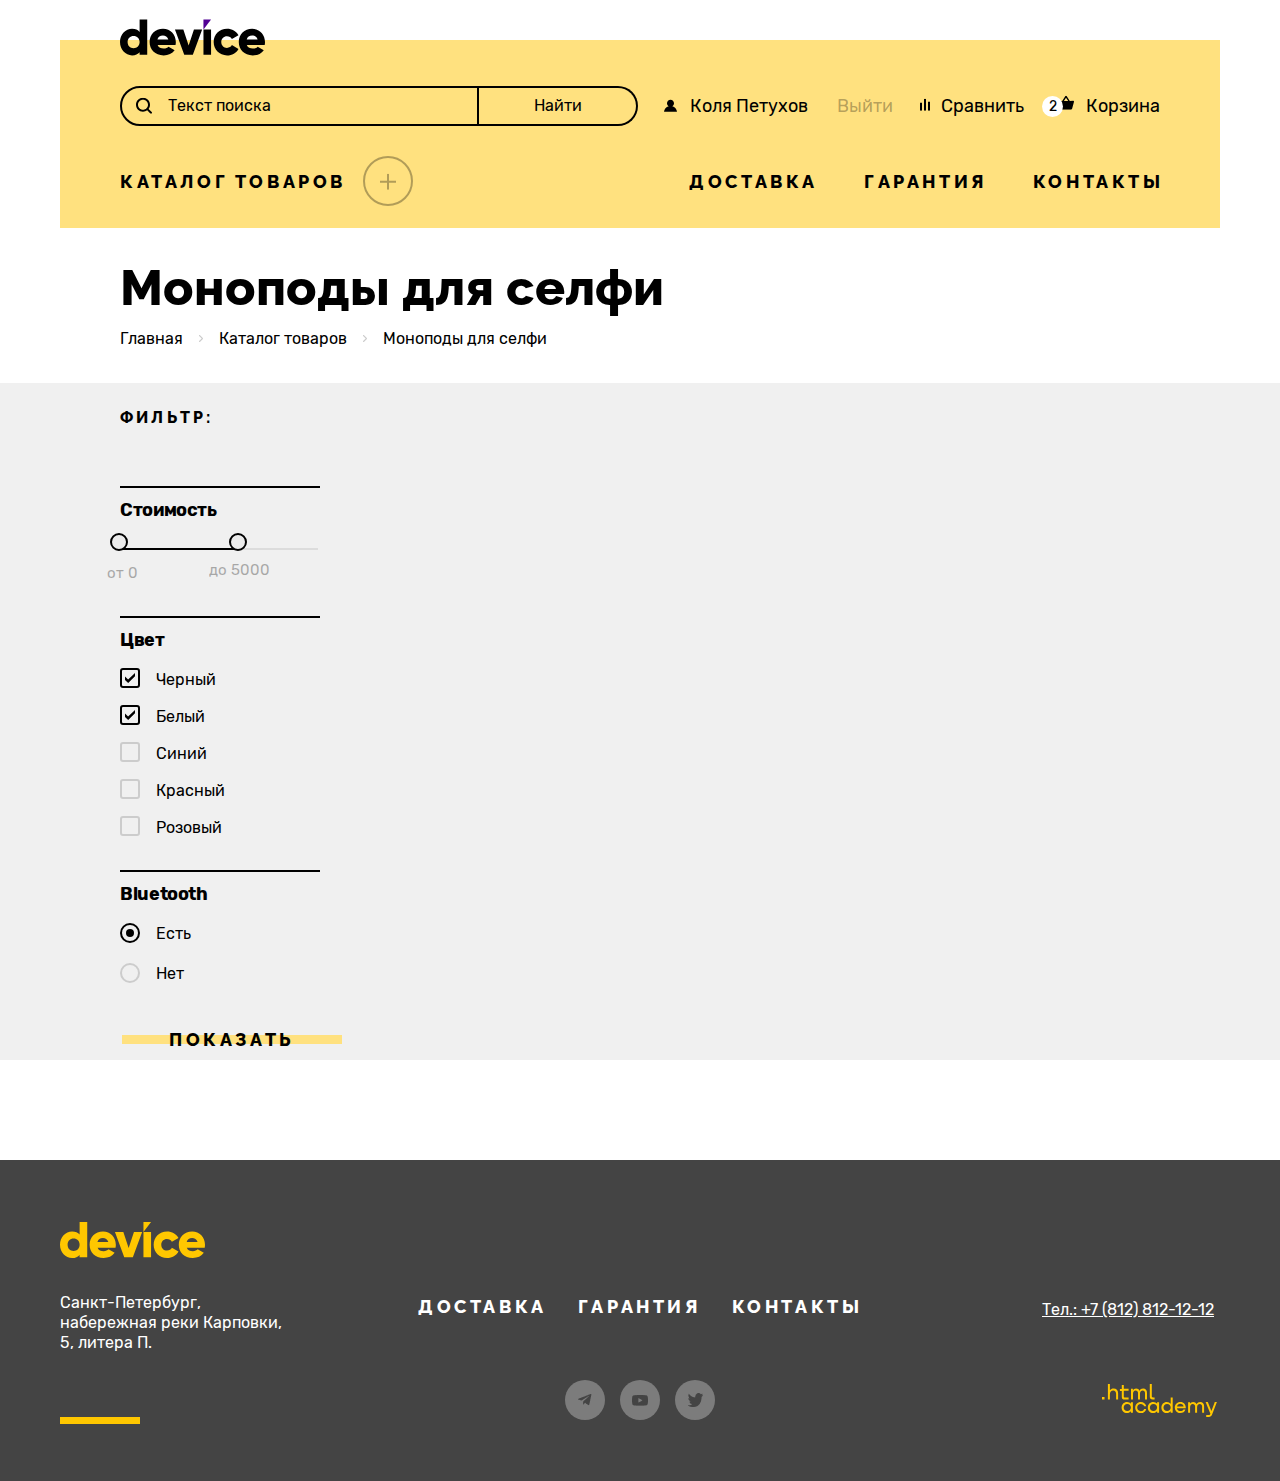
==== category.html @ 50716a16 "блок с фильтром" ====
<!DOCTYPE html>
<html lang="ru">
<head>
  <link rel="stylesheet" href="styles/styles.css">
  <meta charset="utf-8">
  <title>HTML Academy: Девайс - Моноподы</title>
</head>
<body>
<header class="main-header category">
  <nav class="navigation">
    <a class="header-logo-link" href="/">
      <img class="header-logo" src="images/logo-header.svg" alt="логотип." width="145" height="37">
    </a>
    <ul class="user-navigation">
      <li class="user-navigation-item">
        <form class="header-search-form" action="https://echo.htmlacademy.ru/" method="get">
          <label class="visually-hidden header-search-input-label" for="header-search-input">Поиск товара</label>
          <div class="header-input-wrapper">
            <input class="header-search-input" type="text" id="header-search-input" name="header-search" value="Текст поиска" placeholder="Поиск по сайту" required>
            <span class="search-icon"></span>
          </div>
          <div class="header-search-button-wrapper">
            <button class="header-search-button" type="submit">Найти</button>
          </div>
        </form>
      </li>
      <li class="user-navigation-item authorization" style="display: none">
        <a class="user-navigation-link authorization" href="#">Войти</a>
      </li>
      <li class="user-navigation-item login" >
        <a class="user-navigation-link login" href="#">Коля Петухов</a>
        <a class="logout" href="#">Выйти</a>
      </li>
      <li class="user-navigation-item compare">
        <a class="user-navigation-link compare" href="#">Сравнить</a>
      </li>
      <li class="user-navigation-item cart">
        <a class="user-navigation-link cart" href="#"><span class="cart-count">2</span>Корзина</a>
        <div class="tooltip" style="display: none">
          <ul class="goods-list">
            <li class="goods-item">
              <a href="#" class="goods-link">
                <img class="goods-image" src="images/selfie-stick-small.jpg" alt="Любительская селфи-палка." width="39"
                     height="44">
                <span class="goods-description">Любительская селфи-палка</span>
              </a>
              <button class="delete-good-button" type="button"></button>
            </li>
            <li class="goods-item">
              <a href="#" class="goods-link">
                <img class="goods-image" src="images/selfie-stick-proffesional.jpg" alt="Профессиональная селфи-палка." width="39" height="44">
                <span class="goods-description">Профессиональная селфи-палка</span>
              </a>
              <button class="delete-good-button" type="button"></button>
            </li>
          </ul>
          <div class="cart-information">
            <p class="goods-total">Товаров: <span class="goods-amount">2</span></p>
            <p class="goods-total-price">Сумма: <span class="goods-price">2000 ₽</span></p>
          </div>
          <button class="cart-button" type="button">Открыть корзину</button>
        </div>
      </li>
    </ul>
    <ul class="main-navigation">
      <li class="main-navigation-item catalog">
        <button class="main-navigation-link catalog" type="button">Каталог товаров <span class="catalog-toggler"></span></button>
        <ul class="sub-catalog-menu" style="display: none">
          <li>
            <ul class="sub-catalog-list first-column">
              <li class="sub-catalog-item">
                <a class="sub-catalog-link" href="#">Виртуальная реальность</a>
              </li>
              <li class="sub-catalog-item">
                <a class="sub-catalog-link" href="#">Моноподы для селфи</a>
              </li>
              <li class="sub-catalog-item">
                <a class="sub-catalog-link" href="#">Экшн-камеры</a>
              </li>
            </ul>
          </li>
          <li>
            <ul class="sub-catalog-list second-column">
              <li class="sub-catalog-item">
                <a class="sub-catalog-link" href="#">Фитнес-браслеты</a>
              </li>
              <li class="sub-catalog-item">
                <a class="sub-catalog-link" href="#">Умные часы</a>
              </li>
            </ul>
          </li>
          <li>
            <ul class="sub-catalog-list third-column">
              <li class="sub-catalog-item">
                <a class="sub-catalog-link" href="#">Квадрокоптеры</a>
              </li>
            </ul>
          </li>
        </ul>
      </li>
      <li class="main-navigation-item delivery">
        <a class="main-navigation-link" href="#">Доставка</a>
      </li>
      <li class="main-navigation-item garanty">
        <a class="main-navigation-link" href="#">Гарантия</a>
      </li>
      <li class="main-navigation-item contacts">
        <a class="main-navigation-link" href="#">Контакты</a>
      </li>
    </ul>
  </nav>
</header>
<main class="index-main main-container">
  <section class="category-catalog">
    <div class="category-header">
      <h1 class="category-title">Моноподы для селфи</h1>
      <ul class="breadcrumbs-list">
        <li class="breadcrumbs-item">
          <a class="breadcrumbs-link" href="/">Главная</a>
        </li>
        <li class="breadcrumbs-item">
          <a class="breadcrumbs-link" href="#">Каталог товаров</a>
        </li>
        <li class="breadcrumbs-item">
          <a class="breadcrumbs-link">Моноподы для селфи</a>
        </li>
      </ul>
    </div>
    <div class="category-items-wrapper">
      <div class="category-items">
        <div class="filter">
          <h2 class="filter-title">Фильтр:</h2>
          <form class="filter-form" action="https://echo.htmlacademy.ru" method="get" id="items-filter">
            <fieldset class="filter-fieldset cost">
              <legend class="filter-fieldset-title">Стоимость</legend>
              <div class="range">
                <div class="range-bar" style="left: 0; width: 119px">
                  <div class="range-button-min">
                    <button class="range-toggle" type="button">
                      <span class="visually-hidden">Изменить минимальную цену.</span>
                    </button>
                    <label class="minprice-label" for="minprice">от 0</label>
                    <input class="filter-price-input visually-hidden" id="minprice" type="number" min="0" max="5000" value="0" name="min-price">
                  </div>
                  <div class="range-button-max">
                    <button class="range-toggle" type="button">
                      <span class="visually-hidden">Изменить максимальную цену.</span>
                    </button>
                    <label class="maxprice-label" for="maxprice">до 5000</label>
                    <input class="filter-price-input filter-price-input-max visually-hidden" id="maxprice" type="number" min="0" max="5000" value="4500" name="max-price">
                  </div>
                </div>
              </div>
            </fieldset>
            <fieldset class="filter-fieldset color">
                <legend class="filter-fieldset-title">Цвет</legend>
                <ul class="filter-fieldset-list color">
                  <li class="filter-fieldset-item">
                    <label class="control">
                      <input class="visually-hidden control-input" type="checkbox" name="color" value="black" checked>
                      <span class="control-checkbox"></span>
                      <span class="control-label">Черный</span>
                    </label>
                  </li>
                  <li class="filter-fieldset-item">
                    <label class="control">
                      <input class="visually-hidden control-input" type="checkbox" name="color" value="white" checked>
                      <span class="control-checkbox"></span>
                      <span class="control-label">Белый</span>
                    </label>
                  </li>
                  <li class="filter-fieldset-item">
                    <label class="control">
                      <input class="visually-hidden control-input" type="checkbox" name="color" value="blue">
                      <span class="control-checkbox"></span>
                      <span class="control-label">Синий</span>
                    </label>
                  </li>
                  <li class="filter-fieldset-item">
                    <label class="control">
                      <input class="visually-hidden control-input" type="checkbox" name="color" value="red">
                      <span class="control-checkbox"></span>
                      <span class="control-label">Красный</span>
                    </label>
                  </li>
                  <li class="filter-fieldset-item">
                    <label class="control">
                      <input class="visually-hidden control-input" type="checkbox" name="color" value="pink">
                      <span class="control-checkbox"></span>
                      <span class="control-label">Розовый</span>
                    </label>
                  </li>
                </ul>
              </fieldset>
            <fieldset class="filter-fieldset bluetooth">
                <legend class="filter-fieldset-title">Bluetooth</legend>
                <ul class="filter-fieldset-list bluetooth">
                  <li class="filter-fieldset-item">
                    <label class="control">
                      <input class="visually-hidden control-input" type="radio" name="hotel-type" value="yes" checked>
                      <span class="control-radio"></span>
                      <span class="control-label">Есть</span>
                    </label>
                  </li>
                  <li class="filter-fieldset-item">
                    <label class="control">
                      <input class="visually-hidden control-input" type="radio" name="hotel-type" value="no">
                      <span class="control-radio"></span>
                      <span class="control-label">Нет</span>
                    </label>
                  </li>
                </ul>
              </fieldset>
            <button class="filter-button-submit" type="submit">Показать</button>
          </form>
        </div>
        <div class="filter-results">

        </div>
      </div>
    </div>
  </section>
</main>
<footer class="index-footer">
  <div class="footer-wrapper">
    <div class="footer-first-column">
      <a class="footer-logo-link" href="#">
        <img class="footer-logo" src="images/footer-logo.svg" alt="Логотип Device." width="145" height="36">
      </a>
      <address class="footer-address">Санкт-Петербург, набережная реки Карповки, 5, литера П.</address>
    </div>
    <div class="footer-second-column">
      <ul class="footer-menu-list">
        <li class="footer-menu-item">
          <a class="footer-menu-link" href="#">Доставка</a>
        </li>
        <li class="footer-menu-item">
          <a class="footer-menu-link" href="#">Гарантия</a>
        </li>
        <li class="footer-menu-item">
          <a class="footer-menu-link" href="#">Контакты</a>
        </li>
      </ul>
      <ul class="footer-social-list">
        <li class="footer-social-item">
          <a href="#" class="footer-social-link">
            <img class="footer-social-image" src="images/telegram.png" alt="телеграм." width="40" height="40">
            <span class="visually-hidden">Telegram</span>
          </a>
        </li>
        <li class="footer-social-item">
          <a href="#" class="footer-social-link">
            <img class="footer-social-image" src="images/youtube.png" alt="ютуб." width="40" height="40">
            <span class="visually-hidden">Youtube</span>
          </a>
        </li>
        <li class="footer-social-item">
          <a href="#" class="footer-social-link">
            <img class="footer-social-image" src="images/twitter.png" alt="твитер." width="40" height="40">
            <span class="visually-hidden">Twitter</span>
          </a>
        </li>
      </ul>
    </div>
    <div class="footer-third-column">
      <a class="footer-telephone" href="tel:+78128121212">Тел.: +7 (812) 812-12-12</a>
      <a class="academy-logo" href="https://htmlacademy.ru/">
        <svg class="academy-logo" aria-hidden="true" width="115" height="33" viewBox="0 0 115 33" xmlns="http://www.w3.org/2000/svg">
          <path d="M0 12.9v2.6h2.5v-2.6H0ZM11.6 4.5c-1.6 0-2.8.7-3.6 1.7h-.1V0h-2v15.5h2v-5.3c0-2.1 1.3-3.6 3.3-3.6 1.8 0 2.9 1.4 2.9 3.2v5.7h2V9.4c.1-3-1.8-4.9-4.5-4.9ZM26.6 4.8h-4.8V1.1h-2v3.8h-1.9v2h1.9v6c0 1.7 1 2.7 2.7 2.7h4.1v-2h-3.7c-.7 0-1.1-.4-1.1-1.1V6.8h4.8v-2ZM41.1 4.6c-1.6 0-2.9.8-3.5 2.1h-.1c-.6-1.2-1.8-2.1-3.4-2.1-1.4 0-2.5.8-3.1 1.8h-.1V4.8H29v10.6h2V10c0-2 1-3.5 2.6-3.5 1.5 0 2.4 1 2.4 2.6v6.3h2V9.8c0-2.4 1.4-3.3 2.6-3.3 1.5 0 2.4 1 2.4 2.6v6.3h2V8.9c.1-2.5-1.4-4.3-3.9-4.3ZM47.8 12.7c0 1.7 1 2.7 2.8 2.7h2v-2h-1.7c-.7 0-1.1-.4-1.1-1.1V0h-2v12.7ZM28.9 19.7c-.9-1.1-2.2-1.8-3.9-1.8-3.1 0-5.4 2.3-5.4 5.6s2.3 5.6 5.4 5.6c1.8 0 3-.8 3.8-1.9h.1v1.6h2V18.2h-2v1.5Zm-3.6 7.4c-2.2 0-3.6-1.6-3.6-3.6s1.4-3.6 3.6-3.6 3.6 1.6 3.6 3.6c0 1.9-1.4 3.6-3.6 3.6ZM44.2 22c-.5-2.4-2.6-4.1-5.4-4.1-3.4 0-5.6 2.5-5.6 5.6 0 3.1 2.2 5.6 5.6 5.6 2.8 0 4.9-1.8 5.4-4.2h-2.1c-.4 1.3-1.7 2.3-3.3 2.3-2.2 0-3.6-1.6-3.6-3.6s1.4-3.6 3.6-3.6c1.6 0 2.8 1 3.3 2.2h2.1V22ZM55.1 19.7c-.9-1.1-2.2-1.8-3.9-1.8-3.1 0-5.4 2.3-5.4 5.6s2.3 5.6 5.4 5.6c1.8 0 3-.8 3.8-1.9h.1v1.6h2V18.2h-2v1.5Zm-3.6 7.4c-2.2 0-3.6-1.6-3.6-3.6s1.4-3.6 3.6-3.6 3.6 1.6 3.6 3.6c0 1.9-1.5 3.6-3.6 3.6ZM68.7 19.8c-.9-1.1-2.2-1.9-3.9-1.9-3.1 0-5.4 2.3-5.4 5.6s2.2 5.6 5.4 5.6c1.7 0 3-.8 3.8-1.8h.1v1.5h2V13.4h-2v6.4Zm-3.6 7.3c-2.2 0-3.6-1.6-3.6-3.6s1.4-3.6 3.6-3.6 3.6 1.6 3.6 3.6c-.1 2-1.5 3.6-3.6 3.6ZM78.3 17.9c-3.3 0-5.5 2.5-5.5 5.6 0 3 2.1 5.6 5.5 5.6 2.5 0 4.5-1.3 5.2-3.6h-2.1c-.5 1-1.6 1.6-3 1.6-1.9 0-3.3-1.3-3.4-2.9h8.8c.2-3.6-2-6.3-5.5-6.3Zm0 1.9c1.7 0 3 1 3.3 2.6h-6.5c.3-1.5 1.5-2.6 3.2-2.6ZM98.2 17.9c-1.6 0-2.9.8-3.6 2h-.1c-.6-1.2-1.8-2-3.4-2-1.4 0-2.5.7-3.1 1.8v-1.5h-1.9v10.6h2v-5.4c0-2 1-3.4 2.6-3.5 1.5 0 2.4 1 2.4 2.6v6.3h2v-5.6c0-2.4 1.4-3.3 2.6-3.3 1.5 0 2.4 1 2.4 2.6v6.3h2v-6.5c.1-2.6-1.4-4.4-3.9-4.4ZM109.4 27l-3.6-8.9h-2.2l4.8 11.6c-.3.9-.7 1.2-1.7 1.2h-2.5v2h2.5c1.8 0 2.8-.8 3.5-2.6l4.7-12.2h-2.1l-3.4 8.9Z"/>
        </svg>
        <span class="visually-hidden">html Академия</span>
      </a>
    </div>
  </div>
</footer>
</body>
</html>
---- styles/styles.css ----
@font-face {
    font-family: "Raleway";
    src: url("../fonts/raleway/raleway-800.woff2") format("woff2");
    font-weight: 800;
    font-style: normal;
    font-display: swap;
}

@font-face {
    font-family: "Rubik";
    src: url("../fonts/rubik/rubik-400.woff2") format("woff2");
    font-weight: 400;
    font-style: normal;
    font-display: swap;
}

@font-face {
    font-family: "Rubik";
    src: url("../fonts/rubik/rubik-700.woff2") format("woff2");
    font-weight: 700;
    font-style: normal;
    font-display: swap;
}

html {
    height: 100%;
}

body {
    margin: 0;
    display: flex;
    flex-direction: column;
    min-height: 100%;
    font-family: "Rubik", sans-serif;
    font-weight: 400;
    font-style: normal;
    font-size: 18px;
    line-height: 30px;
    color: #444444;
}

.main-container {
    flex-grow: 1;
}

.visually-hidden {
    position: absolute;
    width: 1px;
    height: 1px;
    margin: -1px;
    border: 0;
    padding: 0;
    white-space: nowrap;
    clip-path: inset(100%);
    clip: rect(0 0 0 0);
    overflow: hidden;
}

.main-header {
    margin: 40px auto 0 auto;
    width: 1160px;
    min-height: 300px;
    background-color: #ffe17f;
}

.navigation {
    position: relative;
    z-index: 3;
}

.navigation {
    transform: translateY(-21px);
    padding: 0 60px 0 60px;
}

.header-logo {
    margin-bottom: 30px;
}

.header-logo:focus-visible {
    opacity: 1;
    outline: 2px solid #7b61ff;
    outline-offset: 2px;
}

.header-logo:hover {
    opacity: 0.6;
}

.header-logo:active {
    opacity: 0.3;
}

.header-logo-link {
    display: block;
    width: 145px;
    height: 37px;
    margin-bottom: 30px;
}

.header-logo-link:focus-visible {
    opacity: 1;
    outline: 2px solid #7b61ff;
    outline-offset: 2px;
}

.user-navigation {
    display: flex;
    flex-wrap: wrap;
    align-items: center;
    margin: 0 0 30px 0;
    padding: 0;
    list-style-type: none;
}

.user-navigation-link {
    color: #000000;
    text-decoration: none;
}

.header-search-form {
    position: relative;
    display: flex;
    margin-right: 26px;
}

.header-search-input {
    width: 359px;
    box-sizing: border-box;
    border: 2px solid #000000;
    border-radius: 50px 0 0 50px;
    background-color: rgba(0, 0, 0, 0);
    padding: 8px 46px;
    color: #000000;
    font-family: inherit;
    font-size: 16px;
    line-height: 20px;
    background-color: #ffe17f;
}

.header-search-input:-webkit-autofill {
    transition: background-color 5000s ease-in-out 0s;
}

.header-search-input::placeholder {
    color: #000000;
    opacity: 0.3;
    font-family: inherit;
    font-size: 16px;
    line-height: 20px;
}

.header-search-input:focus-visible,
.header-search-input:focus {
    outline: none;
    box-shadow: none;
}

.header-search-input:disabled {
    opacity: 0.3;
}

.header-search-input:disabled ~ .search-icon {
    opacity: 0.3;
}

.header-search-button {
    width: 159px;
    margin: 0;
    cursor: pointer;
    background-color: rgba(0, 0, 0, 0);
    border: 2px solid #000000;
    border-left: none;
    border-radius: 0 50px 50px 0;
    color: #000000;
    font-family: inherit;
    font-weight: 400;
    font-size: 16px;
    line-height: 20px;
    padding-top: 8px;
    padding-bottom: 8px;
}

.header-input-wrapper:focus-within {
    outline: 2px solid #7b61ff;
    outline-offset: 2px;
}

.header-search-button-wrapper:focus-within {
    outline: 2px solid #7b61ff;
    outline-offset: 2px;
}

.header-search-button:focus-visible,
.header-search-button:focus {
    outline: none;
    box-shadow: none;
}

.header-search-button:hover {
    background-color: #000000;
    color: #ffffff;
}

.header-search-button:active {
    background-color: #000000;
    color: rgba(255, 255, 255, 0.3);
    outline: none;
}

.header-search-button:disabled {
    opacity: 0.3;
}

.user-navigation-item.authorization,
.user-navigation-item.login {
    flex-grow: 1;
}

.user-navigation-link.login:hover,
.user-navigation-link.authorization:hover,
.user-navigation-link.compare:hover,
.user-navigation-link.cart:hover {
    opacity: 0.6;
}

.user-navigation-link.login:active,
.user-navigation-link.authorization:active,
.user-navigation-link.compare:active,
.user-navigation-link.cart:active {
    opacity: 0.3;
}

.user-navigation-link.authorization,
.user-navigation-link.login {
    padding: 5px 0 5px 26px;
}

.user-navigation-link.compare {
    padding: 5px 0 5px 26px;
}

.user-navigation-link.cart {
    padding: 5px 0 5px 44px;
}

.user-navigation-link.cart::before {
    position: absolute;
    left: 16px;
    bottom: 12px;
    content: "";
    width: 16px;
    height: 15px;
    background-image: url("../images/icons/cart.svg");
    background-repeat: no-repeat;
}

.search-icon {
    position: absolute;
    content: "";
    width: 16px;
    height: 17px;
    background-image: url("../images/icons/search.svg");
    background-repeat: no-repeat;
    left: 16px;
    bottom: 12px;
}

.header-search-input:disabled ~ .search-icon {
    opacity: 0.3;
}

.cart-count {
    display: flex;
    width: 21px;
    height: 21px;
    position: absolute;
    background-color: #ffffff;
    border: none;
    border-radius: 50%;
    font-family: inherit;
    font-size: 14px;
    line-height: 17px;
    justify-content: center;
    align-items: center;
    left: 0px;
    bottom: 5px;
}

.cart {
    position: relative;
    margin-left: 9px;
}

.main-navigation {
    margin: 0;
    display: flex;
    flex-wrap: wrap;
    padding: 0;
    align-items: center;
    list-style-type: none;
}

.main-navigation-item:last-child {
    margin-right: -0.2em;
}

.main-navigation-item:not(:first-child) {
    margin-left: 46px;
}

.main-navigation-link {
    display: inline-block;
    padding-top: 5px;
    padding-bottom: 5px;
    color: #000000;
    text-decoration: none;
    font-family: "Raleway", sans-serif;
    font-style: normal;
    font-weight: 800;
    line-height: 21px;
    letter-spacing: 0.2em;
    text-transform: uppercase;
}

.main-navigation-link.active {
    border-bottom: 2px solid #000000;
}


.main-navigation-item:not(:first-child):hover {
    opacity: 0.6;
}

.main-navigation-item:not(:first-child):active {
    opacity: 0.3;
}

.main-navigation-link:focus-visible {
    outline: 2px solid #7b61ff;
    outline-offset: 2px;
}

.catalog {
    position: relative;
    padding-right: 66px;
    flex-grow: 1;
}

.main-navigation-link.catalog {
    padding-left: 0;
    background-color: rgba(0, 0, 0, 0);
    border: none;
    color: #000000;
    text-decoration: none;
    font-family: "Raleway", sans-serif;
    font-style: normal;
    font-weight: 800;
    font-size: 18px;
    line-height: 21px;
    letter-spacing: 0.2em;
    text-transform: uppercase;
}

.sub-catalog-menu {
    position: absolute;
    z-index: 5;
    width: 1040px;
    left: -60px;
    top: 60px;
    display: grid;
    gap: 30px;
    grid-template-columns: 222px 182px 222px;
    padding: 4px 60px 38px 60px;
    background-color: #ffe17f;
    list-style-type: none;
}

.sub-catalog-item {
    display: block;
    line-height: 0;
    margin-bottom: 18px;
}

.sub-catalog-link {
    color: #000000;
    font-size: 16px;
    line-height: 18px;
    text-decoration: none;
}

.header-input-wrapper {
    position: relative;
}

.sub-catalog-list {
    padding: 0;
}

.logout {
    padding-top: 5px;
    padding-bottom: 5px;
    margin-left: 25px;
    color: rgba(0, 0, 0, 0.3);
    text-decoration: none;
}

.user-navigation-link:focus-visible {
    outline: 2px solid #7b61ff;
    outline-offset: 2px;
}

.logout:focus-visible {
    outline: 2px solid #7b61ff;
    outline-offset: 2px;
}

.user-navigation-item.login,
.user-navigation-item.authorization,
.user-navigation-item.compare,
.user-navigation-item.cart {
    position: relative;
}

.user-navigation-link.authorization::before,
.user-navigation-link.login::before {
    position: absolute;
    left: 0;
    bottom: 9px;
    content: "";
    width: 13px;
    height: 13px;
    background-image: url("../images/icons/authorization.svg");
    background-repeat: no-repeat;
}

.user-navigation-link.compare::before {
    position: absolute;
    left: 5px;
    bottom: 10px;
    content: "";
    width: 10px;
    height: 13px;
    background-image: url("../images/icons/compare.svg");
    background-repeat: no-repeat;
}

.catalog-toggler {
    position: absolute;
    top: 0;
    left: 243px;
    z-index: 1;
    box-sizing: border-box;
    width: 50px;
    height: 50px;
    border-radius: 50%;
    border: 2px solid #000000;
    opacity: 0.3;
    background-image: url("../images/icons/plus.svg");
    background-repeat: no-repeat;
    background-position: center;
}

.catalog-toggler-active {
    position: absolute;
    top: 0;
    left: 243px;
    z-index: 1;
    box-sizing: border-box;
    width: 50px;
    height: 50px;
    border-radius: 50%;
    border: 2px solid #000000;
    opacity: 0.3;
    background-image: url("../images/icons/dash.svg");
    background-repeat: no-repeat;
    background-position: center;
}

.main-navigation-link.catalog {
    padding-top: 15px;
    padding-bottom: 15px;
}

.main-navigation-link.catalog:hover .catalog-toggler,
.main-navigation-link.catalog:hover .catalog-toggler-active {
    opacity: 1;
}

.sub-catalog-link.active {
    border-bottom: 1px solid #000000;
}

.sub-catalog-link:focus-visible {
    outline: 2px solid #7b61ff;
    outline-offset: 2px;
}

.sub-catalog-link:hover {
    opacity: 0.6;
}

.sub-catalog-link:active {
    opacity: 0.3;
}

.tooltip {
    position: absolute;
    z-index: 6;
    content: "";
    width: 320px;
    left: -116px;
    top: 35px;
    background-color: #000000;
}

.tooltip::before {
    position: absolute;
    top: -6px;
    left: calc(50% - 7px);
    width: 14px;
    height: 7px;
    content: "";
    background-image: url("../images/icons/tooltip-arrow.svg");
    background-repeat: no-repeat;
    background-position: center;
}

.goods-list {
    padding: 0;
    list-style-type: none;
    padding-right: 20px;
    padding-left: 20px;
}

.goods-item {
    display: flex;
    justify-content: space-between;
    padding: 20px 0 20px 0;
}

.goods-link {
    display: grid;
    grid-template-columns: 39px 170px;
    gap: 23px;
    text-decoration: none;
    font-family: 'Rubik', sans-serif;
    font-style: normal;
    font-weight: 400;
    font-size: 16px;
    line-height: 20px;
    color: #ffffff;
}

.goods-link:focus-visible {
    outline: 2px solid #7b61ff;
    outline-offset: 2px;
}

.goods-link:hover {
    opacity: 0.6;
}

.goods-link:active {
    opacity: 0.3;
}

.delete-good-button {
    width: 10px;
    height: 10px;
    align-self: start;
    justify-self: end;
    border: none;
    padding: 0;
    background-image: url("../images/icons/item-delete-background.svg");
    background-repeat: no-repeat;
    background-position: center;
    background-color: rgba(0, 0, 0, 0);
}

.delete-good-button:hover {
    opacity: 0.6;
}

.delete-good-button:active {
    opacity: 0.3;
}

.delete-good-button:focus-visible {
    outline: 2px solid #7b61ff;
    outline-offset: 2px;
}

.cart-information {
    display: flex;
    align-self: center;
    flex-wrap: wrap;
    padding-right: 20px;
    padding-left: 20px;
    justify-content: space-between;
    list-style-type: none;
    font-family: 'Rubik', sans-serif;
    font-style: normal;
    font-weight: 400;
    font-size: 16px;
    line-height: 20px;
    color: #ffffff;
    background-color: #1a1a1a;
}

.goods-total,
.goods-total-price {
    margin: 12px 0 12px 0;
}

.cart-button {
    display: flex;
    width: 280px;
    min-height: 50px;
    align-items: center;
    justify-content: center;
    margin: 20px auto 20px auto;
    background-color: #ffffff;
    text-decoration: none;
    font-family: 'Raleway', sans-serif;
    font-style: normal;
    font-weight: 800;
    font-size: 18px;
    line-height: 21px;
    letter-spacing: 0.2em;
    text-transform: uppercase;
    color: #000000;
    border: none;
}

.cart-button:focus-visible {
    outline: 2px solid #7b61ff;
    outline-offset: 2px;
}

.cart-button:hover {
    background-color: #ffe17f;
}

.cart-button:active {
    color: rgba(0, 0, 0, 0.3);
}

.cart-button:disabled {
    color: rgba(0, 0, 0, 0.3);
    background-color: #ffffff;
}

.goods-image {
    max-width: 100%;
    object-fit: contain;
    display: block;
}

.slider {
    position: relative;
    z-index: 4;
    margin: -150px auto 0 auto;
    width: 1160px;
}

.slider-buttons {
    position: absolute;
    width: 530px;
    display: flex;
    justify-content: space-between;
    left: 30px;
    top: 211px;
}

.slider-button-before {
    display: block;
    width: 20px;
    height: 60px;
    content: "";
    background-color: rgba(0, 0, 0, 0);
    border: none;
    background-image: url("../images/icons/slider-arrow-before.svg");
    background-repeat: no-repeat;
    cursor: pointer;
}

.slider-button-after {
    display: block;
    width: 20px;
    height: 60px;
    content: "";
    background-color: rgba(0, 0, 0, 0);
    border: none;
    background-image: url("../images/icons/slider-arrow-before.svg");
    background-repeat: no-repeat;
    transform: rotate(180deg);
    cursor: pointer;
}

.slider-button-before:focus-visible,
.slider-button-after:focus-visible {
    outline: 2px solid #7b61ff;
    outline-offset: 2px;
}

.slider-button-before:hover,
.slider-button-after:hover {
    opacity: 0.6;
}

.slider-button-before:active,
.slider-button-after:active {
    opacity: 0.3;
}

.slider-button-before:disabled,
.slider-button-after:disabled {
    opacity: 0.1;
    cursor: inherit;
}

.slider-list {
    list-style-type: none;
    padding: 0;
    margin: 0;
}

.slider-item {
    position: relative;
    display: flex;
    flex-wrap: wrap;
    justify-content: space-between;
}

.slider-number {
    position: absolute;
    right: 48px;
    top: -40px;
    z-index: -1;
    font-family: 'Rubik', sans-serif;
    font-style: normal;
    font-weight: 700;
    font-size: 180px;
    line-height: 30px;
    color: #ffffff;
}

.slider-title {
    margin: 0;
    font-family: 'Raleway', sans-serif;
    font-style: normal;
    font-weight: 800;
    font-size: 50px;
    line-height: 50px;
    color: #000000;
}

.slider-description {
    margin: 29px 0 0 0;
}

.slider-links-wrapper {
    display: flex;
    flex-wrap: wrap;
    justify-content: space-between;
    align-items: center;
    margin-top: 51px;
}

.slider-link {
    display: block;
    position: relative;
    padding: 10px 0;
    min-width: 220px;
    text-decoration: none;
    color: #000000;
    font-family: 'Raleway', sans-serif;
    font-style: normal;
    font-weight: 800;
    font-size: 18px;
    line-height: 21px;
    text-align: center;
    letter-spacing: 0.2em;
    text-transform: uppercase;
}

.slider-link:focus-visible {
    outline: 2px solid #7b61ff;
    outline-offset: -1px;
}

.slider-link:hover {
    background-color: #ffe17f;
}

.slider-link:active {
    background-color: #ffcc33;
}

.slider-link.disabled {
    opacity: 0.1;
    cursor: inherit;
    z-index: -1;
}

.slider-link:after {
    position: absolute;
    background-color: #ffe17f;
    content: "";
    height: 8px;
    width: 100%;
    right: 0px;
    bottom: 16px;
    z-index: -1;
}

.slider-pagination {
    display: flex;
    flex-wrap: wrap;
    list-style-type: none;
    padding: 0;
    margin: 0;
}

.specification-list {
    display: flex;
    flex-wrap: wrap;
    padding: 0;
    margin: 49px 0 0 0;
}

.specification-item {
    display: flex;
    flex-direction: column;
    margin-right: 20px;
}

.specification-title {
    font-size: 16px;
    order: 2;
    margin-bottom: 20px;
}

.specification-description {
    padding: 0;
    margin: 0 0 12px 0;
    font-family: 'Rubik', sans-serif;
    font-style: normal;
    font-weight: 400;
    font-size: 36px;
    line-height: 30px;
    color: #000000;
}

.slider-image {
    order: 1;
    width: 560px;
    object-fit: cover;
    vertical-align: top;
}

.slider-description-wrapper {
    position: relative;
    margin-top: 121px;
    width: 560px;
    order: 2;
}

.slider-pagination-item:not(:last-child) {
    margin-right: 20px;
}

.slider-pagination-button {
    display: block;
    padding: 0;
    margin: 0;
    width: 12px;
    height: 12px;
    box-sizing: border-box;
    border-radius: 50%;
    background-color: #ffffff;
    border: 2px solid #000000;
    cursor: pointer;
}

.slider-pagination-item:focus-within {
    outline: 2px solid #7b61ff;
    outline-offset: 2px;
}

.slider-pagination-button:hover {
    opacity: 0.6;
}

.slider-pagination-button:active {
    opacity: 0.3;
}

.slider-pagination-button:disabled {
    opacity: 0.1;
    cursor: inherit;
}

.slider-pagination-button.current {
    background-color: #000000;
}

.categories {
    margin: 0 auto;
    width: 1160px;
}

.categories-list {
    display: flex;
    flex-wrap: wrap;
    padding: 0;
    list-style-type: none;
    margin: 70px 0 0 0;
}

.categories-item {
    width: 160px;
}

.categories-item:not(:nth-child(6n)) {
    margin-right: 40px;
}

.categories-link {
    display: block;
    text-decoration: none;
    font-family: 'Raleway', sans-serif;
    font-style: normal;
    font-weight: 800;
    font-size: 18px;
    line-height: 24px;
    letter-spacing: -0.02em;
    color: #000000;
}

.categories-link:focus-visible,
.categories-title:focus-visible {
    outline:none;
}

.categories-link:focus-within {
    outline: 2px solid #7b61ff;
    outline-offset: 2px;
}

/*.categories-item:focus-within {
    outline: 2px solid #7b61ff;
    outline-offset: 2px;
}*/

.categories-link:hover .categories-image {
    background-color: #ffc700;
}

.categories-link:active .categories-image,
.categories-link:active .categories-title {
    opacity: 0.3;
}

.categories-image {
    object-fit: contain;
    vertical-align: top;
    background-color: #ffe17f;
}

.categories-title {
    margin-top: 32px;
    margin-bottom: 0;
}

.features {
    background: linear-gradient(#f0f0f0, #f0f0f0) no-repeat 0 102px;
    margin-top: 82px;
}

.features-wrapper {
    display: flex;
    margin: 0 auto;
    width: 1160px;
}

.features-list-toggle {
    margin: 0 0 72px 0;
    padding: 64px 0 62px 0;
    list-style-type: none;
    border-right: 7px solid #000000;
}

.features-item-toggle {
    width: 280px;
}

.features-item-toggle:not(:last-child) {
    margin-bottom: 35px;
}

.features-toggle-button {
    display: block;
    position: relative;
    padding: 10px 0;
    border: none;
    background-color: rgba(0, 0, 0, 0);
    text-decoration: none;
    color: #000000;
    font-family: 'Raleway', sans-serif;
    font-style: normal;
    font-weight: 800;
    font-size: 18px;
    line-height: 21px;
    letter-spacing: 0.2em;
    text-transform: uppercase;
    z-index: 2;
}

.features-toggle-button-text {
    display: block;
    width: 160px;
    text-align: center;
}

.features-toggle-button:after {
    position: absolute;
    background-color: #ffe17f;
    content: "";
    height: 8px;
    width: 100%;
    right: 0px;
    bottom: 16px;
    z-index: -1;
}

.features-item-toggle.current .features-toggle-button {
    width: 100%;
    color: #ffe17f;
    background-color: #000000;
    text-align: left;
}

.features-item-toggle.current .features-toggle-button:focus-visible {
    outline: 2px solid #7b61ff;
    outline-offset: 2px;
}

.features-item-toggle.current .features-toggle-button:after {
    content: none;
}

.features-list {
    margin: 0 0 72px 0;
    padding: 0 28px 0 116px;
    list-style-type: none;
    display: flex;
    flex-wrap: wrap;
    align-items: center;
}

.features-item {
    position: relative;
    width: 694px;
    display: flex;
    flex-wrap: wrap;
    justify-content: space-between;
}

.features-item.delivery .features-item-text-wrapper::after {
    position: absolute;
    right: 0;
    top: calc(50% - 100px);
    width: 180px;
    height: 200px;
    content: "";
    background-repeat: no-repeat;
    background-position: right center;
    background-image: url("../images/delivery.png");
}

.features-item.guaranty .features-item-text-wrapper::after {
    position: absolute;
    top: calc(50% - 100px);
    width: 180px;
    height: 200px;
    content: "";
    background-repeat: no-repeat;
    background-position: right center;
    background-image: url("../images/guaranty.png");
    right: -35px;
}

.features-item.credit .features-item-text-wrapper::after {
    position: absolute;
    top: calc(50% - 100px);
    width: 180px;
    height: 200px;
    content: "";
    background-repeat: no-repeat;
    background-position: right center;
    background-image: url("../images/credit.png");
    right: -35px;
}

.features-item-text-wrapper {
    width: 475px;
}

.features-item-title {
    margin: 0;
    font-family: 'Raleway', sans-serif;
    font-style: normal;
    font-weight: 800;
    font-size: 50px;
    line-height: 50px;
    color: #000000;
}

.features-item-description {
    margin: 34px 0 0 0;
    font-family: 'Rubik', sans-serif;
    font-style: normal;
    font-weight: 400;
    font-size: 18px;
    line-height: 30px;
    color: #444444;
}

.features-toggle-button:focus-visible {
    outline: 2px solid #7b61ff;
    outline-offset: -1px;
}

.features-toggle-button:hover {
    background-color: #ffe17f;
}

.features-toggle-button:active {
    background-color: #ffcc33;
}

.features-toggle-button:active::after {
    background-color: #ffcc33;
}

.features-item-toggle.current .features-toggle-button:hover {
    background-color: #000000;
    opacity: 0.6;
}

.features-item-toggle.current .features-toggle-button:active {
    background-color: #000000;
    opacity: 0.3;
}

.features-toggle-button.disabled {
    opacity: 0.1;
    cursor: inherit;
    z-index: -1;
}

.promo {
    position: relative;
    margin: 68px auto 0 auto;
    width: 1160px;
}

.promo-button {
    position: relative;
    display: block;
    box-sizing: border-box;
    padding: 40px 150px 40px 150px;
    margin: 0;
    width: 100%;
    font-family: 'Raleway', sans-serif;
    font-style: normal;
    font-weight: 800;
    font-size: 20px;
    line-height: 23px;
    text-align: center;
    letter-spacing: 0.2em;
    text-transform: uppercase;
    text-decoration: none;
    color: #000000;
    background-color: #f0f0f0;

}

.promo-button::before {
    width: 125px;
    height: 100%;
    content: "";
    background-image: url("../images/car.png");
    background-repeat: no-repeat;
    background-position: center;
    background-color: #ffe17f;
    position: absolute;
    top: 0;
    left: 0;
}

.promo-information {
    position: absolute;
    right: 44px;
    top: calc(50% - 20px);
    display: block;
    width: 40px;
    height: 40px;
    border-radius: 50%;
    background-color: rgba(220, 220, 220, 0.5);
}

.promo-information::after {
    top: 0;
    left: 0;
    position: absolute;
    width: 100%;
    height: 100%;
    content: "";
    background-image: url("../images/promo-button.svg");
    background-repeat: no-repeat;
    background-position: center;
    opacity: 0.3;
}

.promo-button:focus-visible {
    outline: 2px solid #7b61ff;
    outline-offset: 2px;
}

.promo-button:hover::before {
    background-color: #ffc700;
}

.promo-button:hover .promo-information::after {
    opacity: 1;
}

.promo:active {
    opacity: 0.3;
}

.company-information {
    display: flex;
    flex-wrap: wrap;
    justify-content: space-between;
    margin: 70px auto 0 auto;
    width: 1160px;
}

.section-about {
    position: relative;
    width: 520px;
    padding-top: 47px;
}

.about-header {
    margin: 0;
    font-family: 'Raleway', sans-serif;
    font-style: normal;
    font-weight: 800;
    font-size: 50px;
    line-height: 50px;
    color: #000000;
}

.about-wrapper {
    display: grid;
    gap: 30px;
    margin-top: 48px;
}

.about-description {
    margin: 0;
    font-family: 'Rubik', sans-serif;
    font-style: normal;
    font-weight: 400;
    font-size: 18px;
    line-height: 30px;
    color: #444444;
}

.about-list {
    margin: 0;
    padding: 0;
    list-style-type: none;
}

.about-item:not(:last-child) {
    margin-bottom: 19px;
}

.about-item {
    display: flex;
    flex-wrap: wrap;
    align-items: center;
    font-family: 'Rubik', sans-serif;
    font-style: normal;
    font-weight: 700;
    font-size: 18px;
    line-height: 20px;
    letter-spacing: -0.02em;
    color: #000000;
}

.about-item:before {
    display: inline-block;
    width: 8px;
    height: 8px;
    content: "";
    border-radius: 50%;
    background-color: #ffc700;
    margin-left: 3px;
    margin-right: 26px;
}

.about-link {
    display: inline-block;
    width: 270px;
    position: relative;
    padding: 10px 0;
    font-family: 'Raleway';
    font-style: normal;
    font-weight: 800;
    font-size: 18px;
    line-height: 21px;
    text-align: center;
    letter-spacing: 0.2em;
    text-transform: uppercase;
    text-decoration: none;
    color: #000000;
}

.about-link:focus-visible {
    outline: 2px solid #7b61ff;
    outline-offset: -1px;
}

.about-link:hover {
    background-color: #ffe17f;
}

.about-link:active {
    background-color: #ffcc33;
}

.about-link.disabled {
    opacity: 0.1;
    cursor: inherit;
    z-index: -1;
}

.about-link:after {
    position: absolute;
    background-color: #ffe17f;
    content: "";
    height: 8px;
    width: 100%;
    right: 0px;
    bottom: 16px;
    z-index: -1;
}

.section-contacts {
    position: relative;
    width: 532px;
    padding-top: 47px;
}

.contacts-header {
    margin: 0;
    font-family: 'Raleway', sans-serif;
    font-style: normal;
    font-weight: 800;
    font-size: 50px;
    line-height: 50px;
    color: #000000;
}

.contacts-wrapper {
    display: grid;
    gap: 30px;
    margin-top: 48px;
}

.contacts-description {
    margin: 0;
    font-family: 'Rubik', sans-serif;
    font-style: normal;
    font-weight: 400;
    font-size: 18px;
    line-height: 30px;
    color: #444444;
}

.address-header {
    margin: 0;
    font-family: 'Rubik', sans-serif;
    font-style: normal;
    font-weight: 700;
    font-size: 24px;
    line-height: 30px;
    color: #444444;
}

.address-description {
    margin: 15px 0 0 0;
    font-family: 'Rubik', sans-serif;
    font-style: normal;
    font-weight: 400;
    font-size: 18px;
    line-height: 30px;
    color: #444444;
}

.contacts-telephone {
    font-family: 'Rubik', sans-serif;
    font-style: normal;
    font-weight: 400;
    font-size: 18px;
    line-height: 30px;
    color: #444444;
    text-decoration-line: underline;
}

.working-time-header {
    margin: 0;
    font-family: 'Rubik', sans-serif;
    font-style: normal;
    font-weight: 700;
    font-size: 24px;
    line-height: 30px;
    color: #444444;
}

.working-time-description {
    margin: 15px 0 0 0;
    font-family: 'Rubik', sans-serif;
    font-style: normal;
    font-weight: 400;
    font-size: 18px;
    line-height: 30px;
    color: #444444;
}

.working-time-link {
    display: inline-block;
    width: 259px;
    position: relative;
    padding: 10px 0;
    font-family: 'Raleway';
    font-style: normal;
    font-weight: 800;
    font-size: 18px;
    line-height: 21px;
    text-align: center;
    letter-spacing: 0.2em;
    text-transform: uppercase;
    text-decoration: none;
    color: #000000;
}

.working-time-link:focus-visible {
    outline: 2px solid #7b61ff;
    outline-offset: -1px;
}

.working-time-link:hover {
    background-color: #ffe17f;
}

.working-time-link:active {
    background-color: #ffcc33;
}

.working-time-link.disabled {
    opacity: 0.1;
    cursor: inherit;
    z-index: -1;
}

.working-time-link:after {
    position: absolute;
    background-color: #ffe17f;
    content: "";
    height: 8px;
    width: 100%;
    right: 0px;
    bottom: 16px;
    z-index: -1;
}

.section-about::before,
.section-contacts:before {
    position: absolute;
    display: block;
    width: 84px;
    height: 7px;
    content: "";
    top: 0;
    left: 0;
    background-color: #000000;
}

.subscription {
    margin-top: 70px;
    padding-top: 64px;
    padding-bottom: 56px;
    background-color: #f0f0f0;
}

.subscription-wrapper {
    margin: 0 auto 0 auto;
    width: 1160px;
    display: flex;
    flex-wrap: wrap;
    gap: 144px;
    justify-content: space-between;
    align-items: center;
}

.subscription-title {
    width: 348px;
    margin: 0 0 0 5px;
    font-family: 'Raleway', sans-serif;
    font-style: normal;
    font-weight: 800;
    font-size: 50px;
    line-height: 50px;
    color: #000000;
}

.subscription-description {
    padding-top: 5px;
    width: 554px;
    margin: 0 0 0 10px;
    font-family: 'Rubik', sans-serif;
    font-style: normal;
    font-weight: 400;
    font-size: 18px;
    line-height: 30px;
    color: #444444;
}

.subscription-input-email {
    width: 527px;
    border-right: none;
    border-left: none;
    border-top: none;
    border-bottom: 3px solid #c4c4c4;
    background-color: rgba(0, 0, 0, 0);
    padding-left: 16px;
    padding-right: 16px;
    font-family: 'Rubik', sans-serif;
    font-style: normal;
    font-weight: 400;
    font-size: 18px;
    line-height: 30px;
    color: #444444;
}

.subscription-input-email::placeholder {
    opacity: 0.5;
    font-family: 'Rubik';
    font-style: normal;
    font-weight: 400;
    font-size: 18px;
    line-height: 30px;
    color: #444444;
}

.subscription-input-email:focus {
    background-color: #dcdcdc;
    outline: none;
}

.subscription-input-email.error {
    border-bottom-color: #ff3d3d;
}

.subscription-input-email:disabled {
    opacity: 0.3;
}

.subscription-button {
    display: flex;
    flex-wrap: wrap;
    width: 251px;
    min-height: 57px;
    border: 3px solid #c4c4c4;
    font-family: 'Raleway', sans-serif;
    font-style: normal;
    font-weight: 800;
    font-size: 18px;
    line-height: 21px;
    align-items: center;
    justify-content: center;
    letter-spacing: 0.2em;
    text-transform: uppercase;
    color: #000000;
    cursor: pointer;
}

.subscription-button:focus {
    outline: 2px solid #7b61ff;
    outline-offset: 2px;
}

.subscription-button:hover {
    color: #ffffff;
    background-color: #000000;
    border-color: #000000;
}

.subscription-button:active {
    color: rgba(255, 255, 255, 0.3);
    outline: none;
}

.subscription-button:disabled {
    opacity: 0.3;
}

.subscription-hint {
    position: relative;
    width: 160px;
    text-align: right;
}

.subscription-form {
    display: flex;
    flex-wrap: wrap;
    width: 810px;
}

.subscription-hint::before {
    position: absolute;
    left: 0;
    top: calc(50% - 8px);
    width: 16px;
    height: 16px;
    display: block;
    content: "";
    background-image: url("../images/tick-big.svg");
    background-repeat: no-repeat;
    background-position: center;
}

.index-footer {
    background-color: #444444;
}

.footer-wrapper {
    width: 1160px;
    margin: 0 auto;
    display: flex;
    flex-wrap: wrap;
    padding: 62px 0 61px 0;
}

.footer-logo {
    vertical-align: top;
}

.footer-logo-link:focus-visible {
    outline: 2px solid #7b61ff;
    outline-offset: 2px;
}

.footer-logo-link:hover {
    opacity: 0.6;
}

.footer-logo-link:active {
    opacity: 0.3;
}

.footer-address {
    margin-top: 35px;
    margin-bottom: 64px;
    font-family: 'Rubik', sans-serif;
    font-style: normal;
    font-weight: 400;
    font-size: 16px;
    line-height: 20px;
    color: #ffffff;
}

.footer-menu-list {
    display: flex;
    flex-wrap: wrap;
    padding: 0;
    margin: 0;
    list-style-type: none;
}

.footer-menu-item:not(:last-child) {
    margin-right: 31px;
}

.footer-menu-link {
    font-family: 'Raleway', sans-serif;
    text-decoration: none;
    font-style: normal;
    font-weight: 800;
    font-size: 18px;
    line-height: 21px;
    letter-spacing: 0.2em;
    text-transform: uppercase;
    color: #ffffff;
}

.footer-menu-link:focus-visible {
    outline: 2px solid #7b61ff;
    outline-offset: 2px;
}

.footer-menu-link:hover {
    color: #ffc700;
    border-bottom: 2px solid #ffc700;
}

.footer-menu-link:active {
    color: #ffc700;
    border-bottom: 2px solid #ffc700;
    opacity: 0.3;
}

.footer-telephone {
    font-family: 'Rubik', sans-serif;
    font-style: normal;
    font-weight: 400;
    font-size: 16px;
    line-height: 20px;
    text-decoration-line: underline;
    color: #ffffff;
}

.footer-telephone:focus-visible {
    outline: 2px solid #7b61ff;
    outline-offset: 2px;
}

.footer-telephone:hover {
    color: #ffc700;
}

.footer-telephone:active {
    color: #ffc700;
    opacity: 0.3;
}

.footer-social-list {
    display: flex;
    flex-wrap: wrap;
    padding: 0;
    margin: 58px 0 0 0;
    list-style-type: none;
    justify-content: center;
}

.footer-social-item:not(:last-child) {
    margin-right: 15px;
}

.footer-social-item:last-child {
    margin-right: 3px;
}

.footer-social-link {
    position: relative;
    display: block;
    width: 40px;
    height: 40px;
    background-color: rgba(255, 255, 255, 0.3);
    border-radius: 50%;
}

.footer-social-link:after {
    position: absolute;
    top: 0;
    display: none;
    width: 40px;
    height: 40px;
    content: "";
    outline: 2px solid #7b61ff;
    outline-offset: 2px;
}

.footer-social-link:focus-visible {
    outline: none;
}

.footer-social-link:focus-visible::after {
    display: block;
}

.footer-social-link:hover {
    background-color: #ffc700;
}

.footer-social-link:active .footer-social-image {
    opacity: 0.3;
}

.footer-telephone:hover {
    color: #ffc700;
}

.footer-telephone:active {
    color: #ffc700;
    opacity: 0.3;
}

.academy-logo {
    display: block;
    margin-top: 60px;
    margin-left: auto;
    vertical-align: top;
    fill: #ffc700;
}

.academy-logo:focus-visible {
    outline: 2px solid #7b61ff;
    outline-offset: 2px;
}

.academy-logo:hover {
    fill: #ffffff;
}

.academy-logo:active {
    fill: #ffffff;
    opacity: 0.3;
}

.footer-first-column {
    width: 239px;
    position: relative;
}

.footer-first-column::after {
    position: absolute;
    display: block;
    width: 80px;
    height: 7px;
    content: "";
    background-color: #ffc700;
}

.footer-second-column {
    width: 446px;
    margin-top: 70px;
    margin-left: 119px;
}

.footer-third-column {
    width: 175px;
    margin-left: 178px;
    margin-top: 72px;
}

.main-header.category {
    min-height: 0;
}

.category-header {
    width: 1160px;
    margin: 0 auto;
}

.category-title {
    margin: 35px 0 0 0;
    padding-left: 60px;
    padding-right: 21px;
    font-family: 'Raleway', sans-serif;
    font-style: normal;
    font-weight: 800;
    font-size: 50px;
    line-height: 50px;
    color: #000000;
}

.breadcrumbs-list {
    display: flex;
    flex-wrap: wrap;
    padding-left: 60px;
    padding-right: 21px;
    margin-top: 16px;
    margin-bottom: 0;
}

.breadcrumbs-item {
    display: flex;
    align-items: center;
    list-style-type: none;
}

.breadcrumbs-link:focus-visible {
    outline: 2px solid #7b61ff;
    outline-offset: 2px;
}

.breadcrumbs-link:hover {
    opacity: 0.6;
}

.breadcrumbs-link:active {
    opacity: 0.3;
}

.breadcrumbs-item:not(:first-child)::before {
    display: block;
    min-width: 4px;
    min-height: 7px;
    margin-right: 16px;
    margin-left: 16px;
    content: "";
    background-image: url("../images/icons/breadcrumbs-arrow.svg");
    background-repeat: no-repeat;
    background-size: 4px 7px;
    opacity: 0.2;
}

.breadcrumbs-link {
    display: flex;
    justify-content: center;
    cursor: pointer;
    font-family: 'Rubik', sans-serif;
    font-style: normal;
    font-weight: 400;
    font-size: 16px;
    line-height: 19px;
    color: #000000;
    text-decoration: none;
}

.category-items-wrapper {
    background-color: #f0f0f0;
    margin-bottom: 100px;
}

.category-items {
    width: 1160px;
    margin: 35px auto 0 auto;
}

.filter {
    width: 320px;
}

.filter-title {
    display: inline-block;
    margin: 25px 0 59px 0;
    padding-left: 60px;
    font-family: 'Raleway', sans-serif;
    font-style: normal;
    font-weight: 800;
    font-size: 16px;
    line-height: 19px;
    letter-spacing: 0.2em;
    text-transform: uppercase;
    color: #000000;
}

.filter-fieldset.cost {
    padding-left: 58px;
}

.filter-fieldset-title {
    font-family: 'Rubik';
    font-style: normal;
    font-weight: 700;
    font-size: 18px;
    line-height: 20px;
    letter-spacing: -0.02em;
    color: #000000;
}

.filter-fieldset-title::before {
    margin-bottom: 12px;
    display: block;
    content: "";
    width: 200px;
    height: 2px;
    background-color: #000000;
}

.range {
    position: relative;
    margin-top: 28px;
    height: 2px;
    width: 200px;
    background-color: #dcdcdc;
}

.range-bar {
    position: relative;
    height: 2px;
    background-color: #000000;
}

.range-toggle {
    position: relative;
    width: 18px;
    height: 18px;
    box-sizing: border-box;
    background: #ebebeb;
    border: 2px solid #000000;;
    border-radius: 50%;
    cursor: pointer;
}

.range-toggle::after {
    position: absolute;
    display: none;
    width: 18px;
    height: 18px;
    content: "";
    outline: 2px solid #7b61ff;
    outline-offset: 2px;
    top: -2px;
    left: -2px;
}

.range-toggle:focus-visible::after {
    display: block;
}

.range-toggle:hover {
    opacity: 0.5;
}

.range-toggle:active {
    background-color: #000000;
    opacity: 1;
}

.range-button-min {
    position: absolute;
    left: -8px;
    top: -21px;
}

.range-button-max {
    position: absolute;
    right: -10px;
    top: -21px;
}

.minprice-label {
    display: block;
    width: 75px;
    margin-top: 7px;
    margin-left: -3px;
    font-family: 'Rubik', sans-serif;
    font-style: normal;
    font-weight: 400;
    font-size: 15px;
    line-height: 18px;
    color: #000000;
    opacity: 0.3;
}

.maxprice-label {
    position: absolute;
    display: block;
    width: 75px;
    margin-top: 4px;
    margin-left: -20px;
    font-family: 'Rubik', sans-serif;
    font-style: normal;
    font-weight: 400;
    font-size: 15px;
    line-height: 18px;
    color: #000000;
    opacity: 0.3;
}

.filter-fieldset {
    margin: 0;
    padding: 0;
    border: none;
}

.filter-fieldset.color {
    margin-top: 66px;
    padding-left: 58px;
}

.filter-fieldset-list {
    padding: 0 0 0 2px;
    margin: 14px 0 0 0;
    list-style-type: none;
}

.filter-fieldset-item label {
    cursor: pointer;
}

.filter-fieldset-list.color .filter-fieldset-item {
    position: relative;
    padding-left: 36px;
    padding-bottom: 7px;
}

.control-checkbox {
    position: absolute;
    top: 4px;
    left: 0;
    box-sizing: border-box;
    width: 20px;
    height: 20px;
    border: 2px solid #cccccc;
    background-color: rgba(0, 0, 0, 0);
    border-radius: 3px;
    cursor: pointer;
}

.control-input[type="checkbox"]:checked + .control-checkbox {
    background-image: url("../images/icons/checkbox-marker.svg");
    background-repeat: no-repeat;
    background-position: center;
    border-color: #000000;
}

.control-label {
    font-family: 'Rubik', sans-serif;
    font-style: normal;
    font-weight: 400;
    font-size: 16px;
    line-height: 19px;
    color: #000000
}

.filter-fieldset.bluetooth {
    margin-top: 21px;
    padding-left: 58px;
}

.control-radio {
    position: absolute;
    top: 5px;
    left: 0;
    width: 20px;
    height: 20px;
    box-sizing: border-box;
    border: 2px solid #cccccc;
    border-radius: 50%;
    background-color: rgba(0, 0, 0, 0);
    cursor: pointer;
}

.filter-fieldset-list.bluetooth .filter-fieldset-item {
    position: relative;
    padding-left: 36px;
    padding-bottom: 10px;
}

.control-input[type="radio"]:checked + .control-radio {
    background-image: url("../images/icons/radio-marker.svg");
    background-repeat: no-repeat;
    background-position: center;
    border-color: #000000;
}

.filter-button-submit {
    display: inline-block;
    position: relative;
    margin-top: 21px;
    margin-left: 62px;
    background: linear-gradient(to bottom, rgba(0, 0, 0, 0) 40%, #ffe17f 40%, #ffe17f 60%, rgba(0, 0, 0, 0) 60%);
    border: none;
    padding: 10px 0;
    min-width: 220px;
    font-family: 'Raleway';
    font-style: normal;
    font-weight: 800;
    font-size: 18px;
    line-height: 21px;
    text-align: center;
    letter-spacing: 0.2em;
    text-transform: uppercase;
    color: #000000;
}

.filter-button-submit:focus-visible {
    outline: 2px solid #7b61ff;
    outline-offset: -1px;
}

.filter-button-submit:hover {
    background-color: #ffe17f;
}

.filter-button-submit:active {
    background: linear-gradient(to bottom, #ffcc33 0%, #ffcc33 100%);
}

.filter-button-submit.disabled {
    opacity: 0.1;
    cursor: inherit;
    z-index: -1;
}
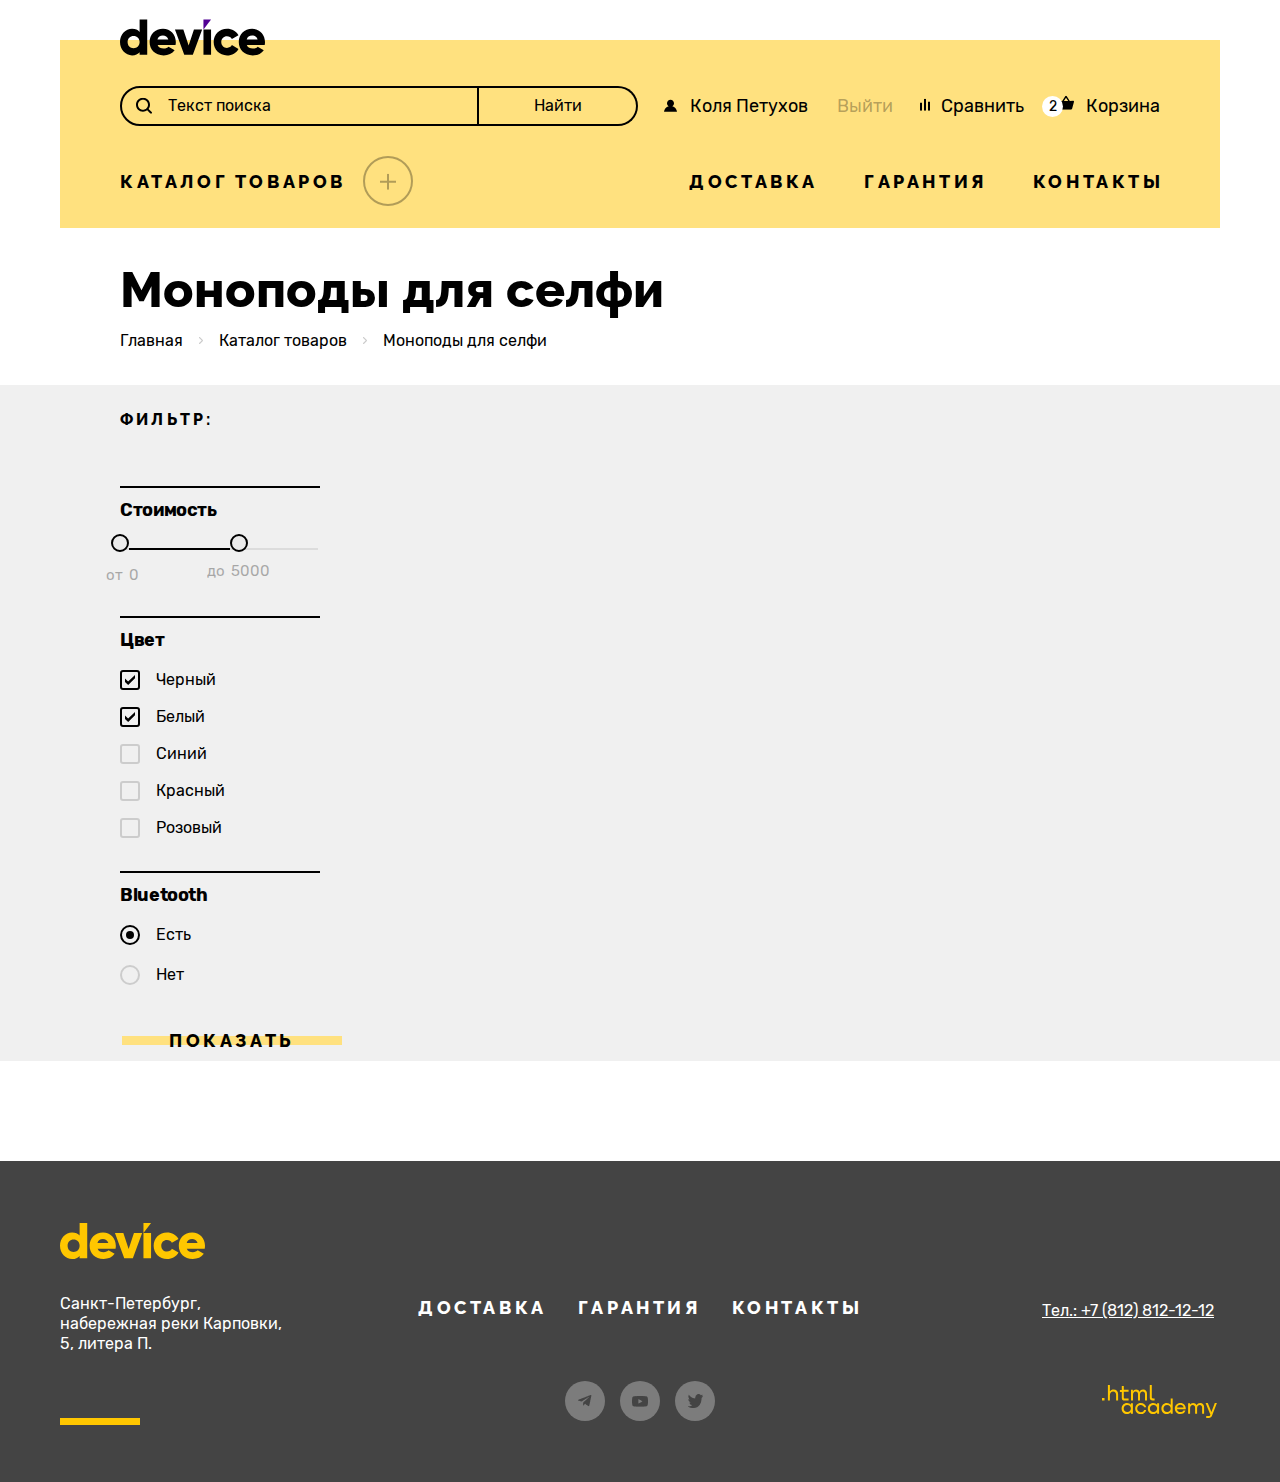
==== commit 0fd45158: "доделал фильтр" ====
--- a/category.html
+++ b/category.html
@@ -134,20 +134,26 @@
             <fieldset class="filter-fieldset cost">
               <legend class="filter-fieldset-title">Стоимость</legend>
               <div class="range">
-                <div class="range-bar" style="left: 0; width: 119px">
+                <div class="range-bar" style="left: 11px; width: 101px">
                   <div class="range-button-min">
                     <button class="range-toggle" type="button">
                       <span class="visually-hidden">Изменить минимальную цену.</span>
                     </button>
-                    <label class="minprice-label" for="minprice">от 0</label>
-                    <input class="filter-price-input visually-hidden" id="minprice" type="number" min="0" max="5000" value="0" name="min-price">
+                    <div class="filter-pricemin-input-wrapper">
+                      <label class="minprice-label">от
+                        <input class="filter-price-input filter-price-input-min" type="number" min="0" max="5000" value="0" name="min-price">
+                      </label>
+                    </div>
                   </div>
                   <div class="range-button-max">
                     <button class="range-toggle" type="button">
                       <span class="visually-hidden">Изменить максимальную цену.</span>
                     </button>
-                    <label class="maxprice-label" for="maxprice">до 5000</label>
-                    <input class="filter-price-input filter-price-input-max visually-hidden" id="maxprice" type="number" min="0" max="5000" value="4500" name="max-price">
+                    <div class="filter-pricemax-input-wrapper">
+                      <label class="maxprice-label">до
+                        <input class="filter-price-input filter-price-input-max" type="number" min="0" max="5000" value="5000" name="max-price">
+                      </label>
+                    </div>
                   </div>
                 </div>
               </div>
--- a/styles/styles.css
+++ b/styles/styles.css
@@ -1872,7 +1872,7 @@
 }
 
 .category-title {
-    margin: 35px 0 0 0;
+    margin: 37px 0 0 0;
     padding-left: 60px;
     padding-right: 21px;
     font-family: 'Raleway', sans-serif;
@@ -1953,7 +1953,7 @@
 
 .filter-title {
     display: inline-block;
-    margin: 25px 0 59px 0;
+    margin: 25px 0 57px 0;
     padding-left: 60px;
     font-family: 'Raleway', sans-serif;
     font-style: normal;
@@ -2040,21 +2040,21 @@
 
 .range-button-min {
     position: absolute;
-    left: -8px;
-    top: -21px;
+    left: -18px;
+    top: -20px;
 }
 
 .range-button-max {
     position: absolute;
-    right: -10px;
-    top: -21px;
+    right: -18px;
+    top: -20px;
 }
 
 .minprice-label {
     display: block;
-    width: 75px;
+    width: 85px;
     margin-top: 7px;
-    margin-left: -3px;
+    margin-left: -5px;
     font-family: 'Rubik', sans-serif;
     font-style: normal;
     font-weight: 400;
@@ -2065,11 +2065,10 @@
 }
 
 .maxprice-label {
-    position: absolute;
-    display: block;
-    width: 75px;
-    margin-top: 4px;
-    margin-left: -20px;
+    display: block;
+    width: 105px;
+    margin-top: 3px;
+    margin-left: -23px;
     font-family: 'Rubik', sans-serif;
     font-style: normal;
     font-weight: 400;
@@ -2077,6 +2076,85 @@
     line-height: 18px;
     color: #000000;
     opacity: 0.3;
+}
+
+.filter-price-input-min {
+    display: inline;
+    width: 55px;
+    background-color: rgba(0, 0, 0, 0);
+    border: none;
+    font-family: 'Rubik', sans-serif;
+    font-style: normal;
+    font-weight: 400;
+    font-size: 15px;
+    line-height: 18px;
+    color: #000000;
+
+}
+
+.filter-price-input-min::-webkit-inner-spin-button {
+    -webkit-appearance: none;
+    margin: 0;
+}
+
+.filter-pricemin-input-wrapper {
+    position: absolute;
+}
+
+.filter-pricemax-input-wrapper {
+    position: absolute;
+}
+
+.filter-pricemin-input-wrapper::after {
+    display: none;
+    position: absolute;
+    top: 12px;
+    left: -5px;
+    width: 100%;
+    height: 10px;
+    content: "";
+    outline: 2px solid #7b61ff;
+    outline-offset: 2px;
+}
+
+.filter-pricemax-input-wrapper::after {
+    display: none;
+    position: absolute;
+    top: 8px;
+    left: -23px;
+    width: 100%;
+    height: 10px;
+    content: "";
+    outline: 2px solid #7b61ff;
+    outline-offset: 2px;
+}
+
+.filter-pricemin-input-wrapper:focus-within::after,
+.filter-pricemax-input-wrapper:focus-within::after {
+    display: block;
+}
+
+.filter-price-input-min:focus-visible,
+.filter-price-input-max:focus-visible {
+    outline: none;
+}
+
+.filter-price-input-max {
+    display: inline;
+    width: 55px;
+    background-color: rgba(0, 0, 0, 0);
+    border: none;
+    font-family: 'Rubik', sans-serif;
+    font-style: normal;
+    font-weight: 400;
+    font-size: 15px;
+    line-height: 18px;
+    color: #000000;
+}
+
+.filter-price-input-max::-webkit-inner-spin-button {
+    -webkit-appearance: none;
+    margin: 0;
 }
 
 .filter-fieldset {
@@ -2108,7 +2186,7 @@
 
 .control-checkbox {
     position: absolute;
-    top: 4px;
+    top: 6px;
     left: 0;
     box-sizing: border-box;
     width: 20px;
@@ -2136,13 +2214,13 @@
 }
 
 .filter-fieldset.bluetooth {
-    margin-top: 21px;
+    margin-top: 22px;
     padding-left: 58px;
 }
 
 .control-radio {
     position: absolute;
-    top: 5px;
+    top: 6px;
     left: 0;
     width: 20px;
     height: 20px;
@@ -2166,6 +2244,37 @@
     border-color: #000000;
 }
 
+.filter-fieldset-item:hover label {
+    opacity: 0.6;
+}
+
+.filter-fieldset-item:active label {
+    opacity: 0.3;
+}
+
+.control-input[type="checkbox"]:disabled ~ .control-checkbox,
+.control-input[type="checkbox"]:disabled ~ .control-label {
+    opacity: 0.1;
+}
+
+.control-input[type="radio"]:disabled ~ .control-radio,
+.control-input[type="radio"]:disabled ~ .control-label {
+    opacity: 0.1;
+}
+
+.control-input[type="checkbox"]:focus + .control-checkbox::after,
+.control-input[type="radio"]:focus + .control-radio::after {
+    position: absolute;
+    top: -2px;
+    left: -2px;
+    width: 20px;
+    height: 20px;
+    content: "";
+    display: block;
+    outline: 2px solid #7b61ff;
+    outline-offset: 2px;
+}
+
 .filter-button-submit {
     display: inline-block;
     position: relative;
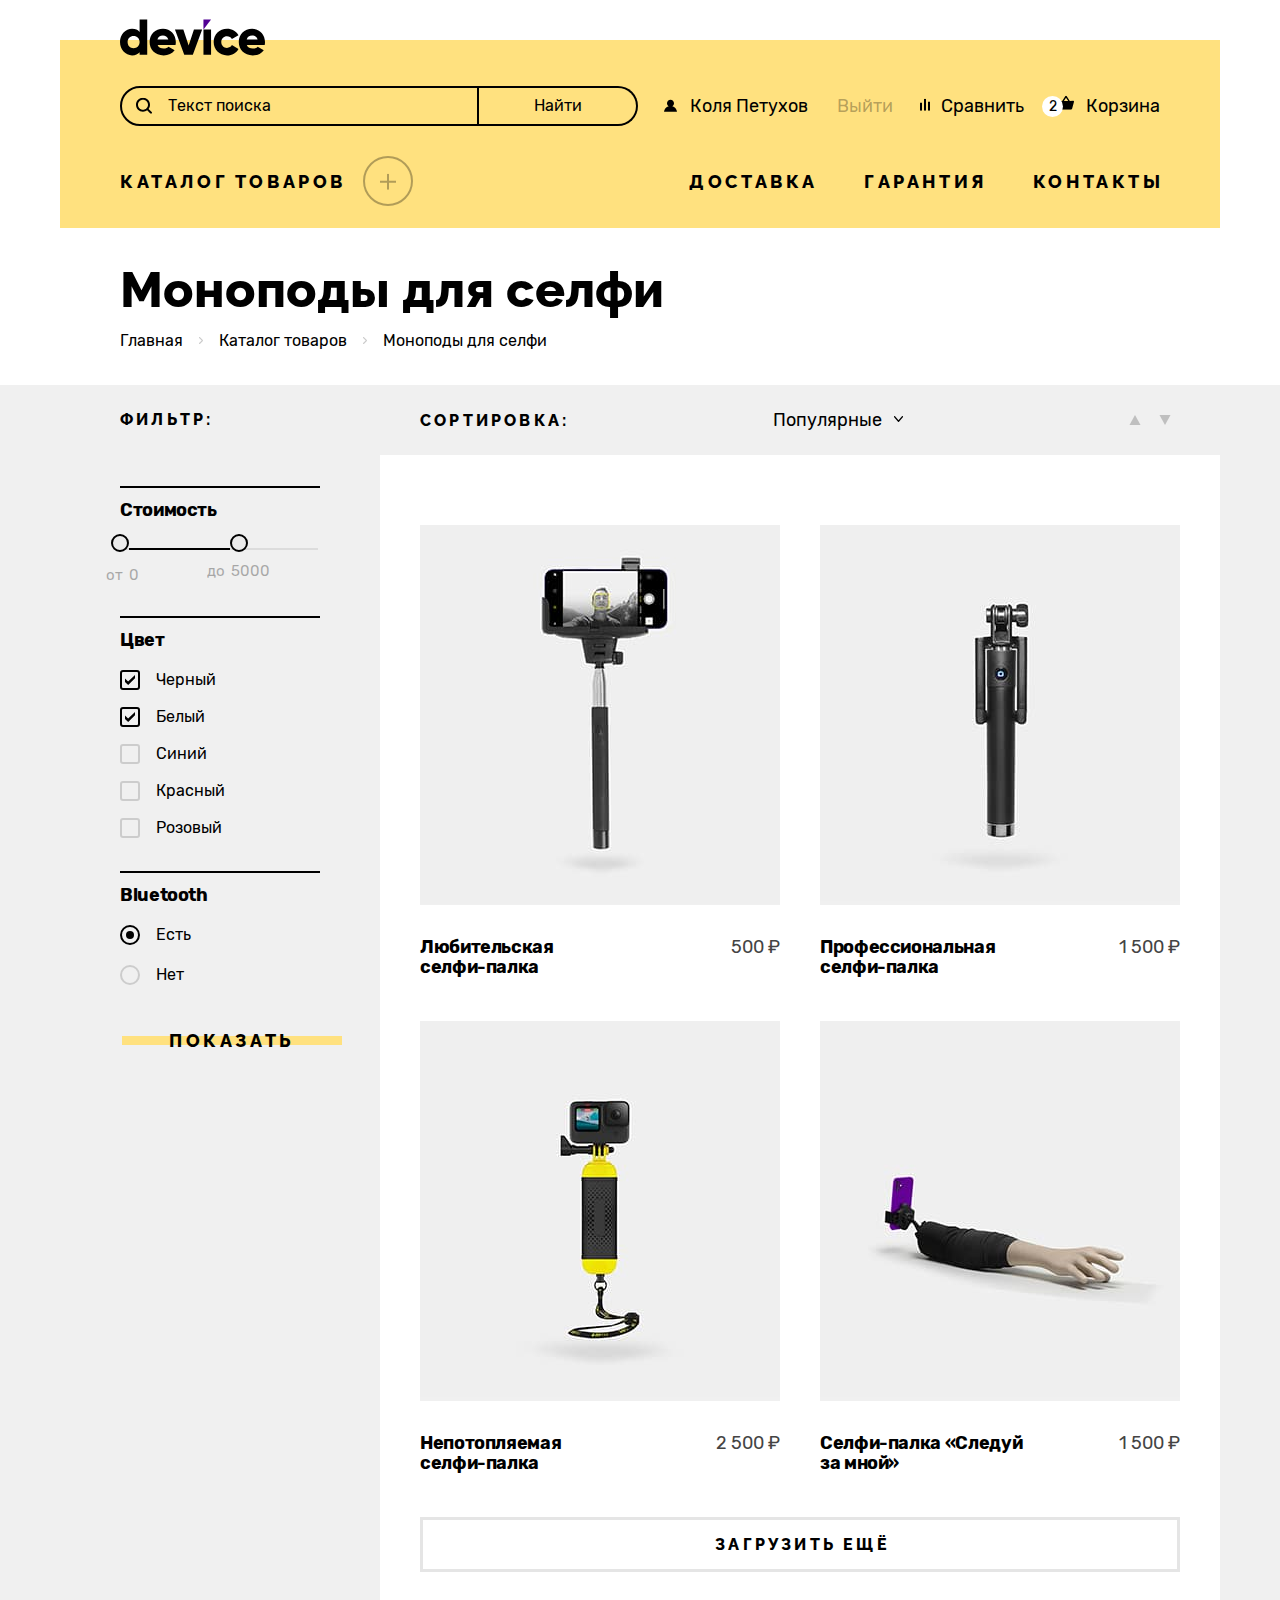
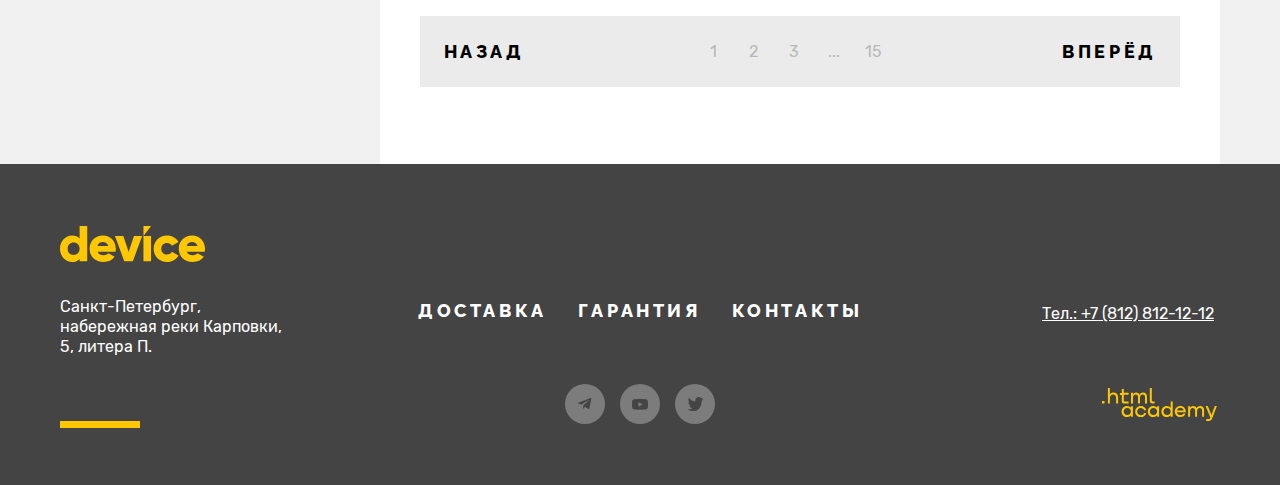
==== commit 84a0b944: "доделал фильтр" ====
--- a/category.html
+++ b/category.html
@@ -221,7 +221,99 @@
           </form>
         </div>
         <div class="filter-results">
-
+          <form class="sorting-form" action="http://echo.htmlacademy.ru" method="get" id="sorting">
+            <label class="sorting-select-label" for="sorting-option">Сортировка:</label>
+            <div class="sorting-select-wrapper">
+              <select class="sorting-select" name="sorting" id="sorting-option">
+                <option class="sorting-option" value="popular">Популярные</option>
+                <option class="sorting-option" value="expensive">Дорогие</option>
+              </select>
+              <span class="selector-arrow"></span>
+            </div>
+            <fieldset class="sorting-direction" id="sorting-direction">
+              <legend class="visually-hidden">Направление сортировки:</legend>
+                <ul class="sorting-direction-list">
+                  <li class="sorting-direction-item">
+                    <label class="visually-hidden" for="up">вверх</label>
+                    <input class="sorting-direction-input visually-hidden" type="radio" id="up" name="sorting-direction" value="up" checked>
+                    <button class="control-sorting-direction-up" type="button"></button>
+                    <span class="control-sorting-direction-up-focus"></span>
+                  </li>
+                  <li class="sorting-direction-item">
+                    <label class="visually-hidden sorting-direction-label" for="down">вниз</label>
+                    <input class="sorting-direction-input visually-hidden" type="radio" id="down" name="sorting-direction" value="down">
+                    <button class="control-sorting-direction-down" type="button"></button>
+                    <span class="control-sorting-direction-down-focus"></span>
+                  </li>
+                </ul>
+            </fieldset>
+            <button class="visually-hidden" type="submit">Сортировать</button>
+          </form>
+          <ul class="category-items-list">
+            <li class="category-result-items">
+              <a class="category-item-link" href="#">
+                <img class="category-result-item-image" src="images/amateur-selfie-stick.jpg" alt="любительская слефи-палка." width="360" height="380">
+                <h3 class="category-item-title">Любительская<br> селфи-палка</h3>
+                <span class="category-item-cost">500 &#8381;</span>
+                <div class="category-item-link-detailed-wrapper"><span class="category-item-link-detailed">Подробнее</span></div>
+              </a>
+            </li>
+            <li class="category-result-items">
+              <a class="category-item-link" href="#">
+                <img class="category-result-item-image" src="images/professional-selfie-stick.jpg" alt="профессиональная слефи-палка." width="360" height="380">
+                <h3 class="category-item-title">Профессиональная селфи-палка</h3>
+                <span class="category-item-cost">1 500 &#8381;</span>
+                <div class="category-item-link-detailed-wrapper"><span class="category-item-link-detailed">Подробнее</span></div>
+              </a>
+            </li>
+            <li class="category-result-items">
+              <a class="category-item-link" href="#">
+                <img class="category-result-item-image" src="images/unsinkable-selfie-stick.jpg" alt="непотопляемая слефи-палка." width="360" height="380">
+                <h3 class="category-item-title">Непотопляемая<br> селфи-палка</h3>
+                <span class="category-item-cost">2 500 &#8381;</span>
+                <div class="category-item-link-detailed-wrapper"><span class="category-item-link-detailed">Подробнее</span></div>
+              </a>
+            </li>
+            <li class="category-result-items">
+              <a class="category-item-link" href="#">
+                <img class="category-result-item-image" src="images/selfie-stick-follow-me.jpg" alt="cелфи-палка cледуй за мной." width="360" height="380">
+                <h3 class="category-item-title">Селфи-палка «Следуй за мной»</h3>
+                <span class="category-item-cost">1 500 &#8381;</span>
+                <div class="category-item-link-detailed-wrapper"><span class="category-item-link-detailed">Подробнее</span></div>
+              </a>
+            </li>
+          </ul>
+          <div class="items-pagination-wrapper">
+            <button class="load-more-items-button" type="button">Загрузить ещё</button>
+            <ul class="pagination-list">
+              <li class="pagination-items">
+                <a class="pagination-link" href="#">Назад</a>
+              </li>
+              <li class="pagination-items">
+                <a class="pagination-link" href="#">1</a>
+                <span class="pagination-link-focus"></span>
+              </li>
+              <li class="pagination-items">
+                <a class="pagination-link" href="#">2</a>
+                <span class="pagination-link-focus"></span>
+              </li>
+              <li class="pagination-items">
+                <a class="pagination-link" href="#">3</a>
+                <span class="pagination-link-focus"></span>
+              </li>
+              <li class="pagination-items">
+                <a class="pagination-link" href="#">...</a>
+                <span class="pagination-link-focus"></span><span class="pagination-link-focus"></span>
+              </li>
+              <li class="pagination-items">
+                <a class="pagination-link" href="#">15</a>
+                <span class="pagination-link-focus"></span>
+              </li>
+              <li class="pagination-items">
+                <a class="pagination-link" href="#">Вперёд</a>
+              </li>
+            </ul>
+          </div>
         </div>
       </div>
     </div>
--- a/styles/styles.css
+++ b/styles/styles.css
@@ -1939,16 +1939,18 @@
 
 .category-items-wrapper {
     background-color: #f0f0f0;
-    margin-bottom: 100px;
 }
 
 .category-items {
     width: 1160px;
     margin: 35px auto 0 auto;
+    display: grid;
+    grid-template-columns: 320px 840px;
+    grid-template-areas: "filter results";
 }
 
 .filter {
-    width: 320px;
+    grid-area: filter;
 }
 
 .filter-title {
@@ -2314,4 +2316,450 @@
     z-index: -1;
 }
 
-
+.filter-results {
+    grid-area: results;
+}
+
+.sorting-form {
+    display: flex;
+    flex-wrap: wrap;
+    align-items: center;
+    min-height: 70px;
+    padding-left: 40px;
+    padding-right: 38px;
+}
+
+.sorting-select-label {
+    font-family: 'Raleway', sans-serif;
+    font-style: normal;
+    font-weight: 800;
+    font-size: 16px;
+    line-height: 19px;
+    letter-spacing: 0.2em;
+    text-transform: uppercase;
+    color: #000000;
+}
+
+.sorting-select {
+    padding-right: 30px;
+    position: relative;
+    background-color: rgba(0, 0, 0, 0);
+    margin-left: 204px;
+    border: 0;
+    -webkit-appearance: none;
+    -moz-appearance: none;
+    font-family: 'Rubik', sans-serif;
+    font-style: normal;
+    font-weight: 400;
+    font-size: 18px;
+    line-height: 30px;
+    color: #000000;
+    z-index: 2;
+    cursor: pointer;
+}
+
+.sorting-select-wrapper:hover {
+    opacity: 0.6;
+}
+
+.sorting-select-wrapper:active {
+    opacity: 0.3;
+}
+
+.sorting-select-wrapper {
+    position: relative;
+}
+
+.sorting-select:focus-visible {
+    outline: 2px solid #7b61ff;
+    outline-offset: 2px;
+}
+
+.sorting-select:disabled {
+    opacity: 0.1;
+}
+
+.sorting-select:disabled ~ .selector-arrow {
+    opacity: 0.1;
+}
+
+.selector-arrow {
+    position: absolute;
+    top: 11px;
+    right: 8px;
+    display: block;
+    width: 10px;
+    height: 7px;
+    content: "";
+    background-image: url("../images/icons/sorting-select-arrow.svg");
+    background-position: center;
+    background-repeat: no-repeat;
+    z-index: 1;
+}
+
+.sorting-direction {
+    margin: 0 0 0 208px;
+    padding: 0;
+    border: none;
+}
+
+.sorting-direction-list {
+    padding: 0;
+    display: flex;
+    flex-wrap: wrap;
+    list-style-type: none;
+    margin: 0;
+}
+
+.sorting-direction-item {
+    position: relative;
+}
+
+.control-sorting-direction-up {
+    position: absolute;
+    width: 30px;
+    height: 30px;
+    top: -15px;
+    border: none;
+    background-color: rgba(0, 0, 0, 0);
+    background-image: url("../images/icons/sorting-up.svg");
+    background-position: center;
+    background-repeat: no-repeat;
+    opacity: 0.2;
+    cursor: pointer;
+}
+
+.control-sorting-direction-down {
+    position: absolute;
+    padding: 0;
+    width: 30px;
+    height: 30px;
+    top: -15px;
+    left: 30px;
+    border: none;
+    background-color: rgba(0, 0, 0, 0);
+    background-image: url("../images/icons/sorting-up.svg");
+    background-position: center;
+    background-repeat: no-repeat;
+    opacity: 0.2;
+    transform: rotate(180deg);
+    cursor: pointer;
+}
+
+.control-sorting-direction-up:hover,
+.control-sorting-direction-down:hover {
+    opacity: 0.5;
+}
+
+.control-sorting-direction-up:active,
+.control-sorting-direction-down:active {
+    opacity: 1;
+}
+
+.control-sorting-direction-up:focus-visible,
+.control-sorting-direction-down:focus-visible {
+    outline: none;
+}
+
+.control-sorting-direction-up:focus-visible ~ .control-sorting-direction-up-focus {
+    display: block;
+    content: "";
+    position: absolute;
+    width: 30px;
+    height: 30px;
+    top: -14px;
+    outline: 2px solid #7b61ff;
+    outline-offset: 2px;
+}
+
+.control-sorting-direction-down:focus-visible ~ .control-sorting-direction-down-focus {
+    display: block;
+    content: "";
+    position: absolute;
+    width: 30px;
+    height: 30px;
+    top: -14px;
+    right: -60px;
+    outline: 2px solid #7b61ff;
+    outline-offset: 2px;
+}
+
+.category-items-list {
+    display: flex;
+    flex-wrap: wrap;
+    padding: 70px 0 0 40px;
+    margin: 0;
+    list-style-type: none;
+    background-color: #ffffff;
+}
+
+.category-result-items {
+    margin-right: 40px;
+    margin-bottom: 44px;
+}
+
+.category-item-link {
+    display: flex;
+    flex-wrap: wrap;
+    width: 360px;
+    justify-content: space-between;
+    text-decoration: none;
+}
+
+.category-item-link-detailed {
+    width: 220px;
+    font-family: 'Raleway', sans-serif;
+    font-style: normal;
+    font-weight: 800;
+    font-size: 18px;
+    line-height: 21px;
+    text-align: center;
+    letter-spacing: 0.2em;
+    text-transform: uppercase;
+    color: #000000;
+    background: linear-gradient(to bottom, rgba(0, 0, 0, 0) 30%, #ffe17f 30%, #ffe17f 70%, rgba(0, 0, 0, 0) 70%);
+}
+
+.category-item-link-detailed-wrapper {
+    position: absolute;
+    display: flex;
+    align-items: center;
+    justify-content: center;
+    width: 360px;
+    height: 380px;
+    background-color: rgba(240, 240, 240, 0.8);
+    z-index: -1;
+}
+
+.category-item-link:focus-visible {
+    outline: 2px solid #7b61ff;
+    outline-offset: 2px;
+}
+
+.category-item-link:hover .category-item-title {
+    opacity: 0.6;
+}
+
+.category-item-link:hover .category-item-link-detailed-wrapper {
+    z-index: 2;
+}
+
+.category-item-link:active .category-item-title {
+    opacity: 0.3;
+}
+
+.category-item-link:active .category-item-cost {
+    opacity: 0.3;
+}
+
+.category-item-link:active .category-item-link-detailed-wrapper {
+    z-index: 2;
+}
+
+.category-item-link:active .category-item-link-detailed-wrapper .category-item-link-detailed {
+    background: linear-gradient(to bottom, rgba(0, 0, 0, 0) 30%, #ffc700 30%, #ffc700 70%, rgba(0, 0, 0, 0) 70%);
+}
+
+.category-result-item-image {
+    vertical-align: top;
+    object-fit: contain;
+}
+
+.category-item-title {
+    padding: 0;
+    margin: 32px 0 0 0;
+    width: 220px;
+    font-family: 'Rubik', sans-serif;
+    font-style: normal;
+    font-weight: 700;
+    font-size: 18px;
+    line-height: 20px;
+    letter-spacing: -0.02em;
+    color: #000000;
+    text-decoration: none;
+}
+
+.category-item-cost {
+    text-align: right;
+    width: 83px;
+    margin: 32px 0 0 0;
+    font-family: 'Rubik';
+    font-style: normal;
+    font-weight: 400;
+    font-size: 18px;
+    line-height: 21px;
+    color: #444444;
+}
+
+.items-pagination-wrapper {
+    background-color: #ffffff;
+    padding: 0 40px 77px 40px;
+}
+
+.load-more-items-button {
+    width: 100%;
+    padding-right: 1px;
+    display: flex;
+    flex-wrap: wrap;
+    box-sizing: border-box;
+    vertical-align: center;
+    justify-content: center;
+    min-height: 55px;
+    background-color: rgba(0, 0, 0, 0);
+    border: 3px solid #e5e5e5;
+    font-family: 'Raleway', sans-serif;
+    font-style: normal;
+    font-weight: 800;
+    font-size: 16px;
+    line-height: 19px;
+    align-items: center;
+    text-align: center;
+    letter-spacing: 0.2em;
+    text-transform: uppercase;
+    color: #000000;
+    cursor: pointer;
+}
+
+.load-more-items-button:hover {
+    border-color: #000000;
+}
+
+.load-more-items-button:active {
+    border: 3px solid #000000;
+    opacity: 0.3;
+}
+
+.load-more-items-button:focus-visible {
+    outline: 2px solid #7b61ff;
+    outline-offset: 2px;
+}
+
+.load-more-items-button:disabled {
+    opacity: 0.3;
+}
+
+.pagination-list {
+    display: flex;
+    flex-wrap: wrap;
+    align-items: center;
+    list-style-type: none;
+    padding: 0;
+    margin: 44px 0 0 0;
+    background-color: #ebebeb;
+    min-height: 71px;
+}
+
+.pagination-items {
+    position: relative;
+}
+
+.pagination-items:first-child {
+    margin: 0 auto 0 0;
+}
+
+.pagination-items:last-child {
+    margin: 0 0 0 auto;
+}
+
+.pagination-items:first-child .pagination-link {
+    width: 128px;
+    box-sizing: border-box;
+    padding: 35px 25px;
+    font-family: 'Raleway', sans-serif;
+    font-style: normal;
+    font-weight: 800;
+    font-size: 18px;
+    line-height: 21px;
+    letter-spacing: 0.2em;
+    text-transform: uppercase;
+    color: #000000;
+    text-decoration: none;
+    opacity: 1;
+}
+
+.pagination-items:last-child .pagination-link {
+    width: 141px;
+    box-sizing: border-box;
+    padding: 35px 25px;
+    font-family: 'Raleway', sans-serif;
+    font-style: normal;
+    font-weight: 800;
+    font-size: 18px;
+    line-height: 21px;
+    letter-spacing: 0.2em;
+    text-transform: uppercase;
+    color: #000000;
+    text-decoration: none;
+    opacity: 1;
+}
+
+.pagination-link {
+    display: flex;
+    align-items: center;
+    justify-content: center;
+    width: 40px;
+    height: 40px;
+    font-family: 'Rubik', sans-serif;
+    font-style: normal;
+    font-weight: 400;
+    font-size: 16px;
+    line-height: 20px;
+    text-align: center;
+    color: #444444;
+    opacity: 0.3;
+    text-decoration: none;
+}
+
+.pagination-link.current {
+    opacity: 0.6;
+}
+
+.pagination-items:last-child .pagination-link:hover {
+    background-color: #dcdcdc;
+}
+
+.pagination-items:first-child .pagination-link:hover {
+    background-color: #dcdcdc;
+}
+
+.pagination-items:last-child .pagination-link:active {
+    opacity: 0.3;
+}
+
+.pagination-items:first-child .pagination-link:active {
+    opacity: 0.3;
+}
+
+.pagination-items:last-child .pagination-link:focus-visible {
+    outline: 2px solid #7b61ff;
+    outline-offset: 2px;
+}
+
+.pagination-items:first-child .pagination-link:focus-visible {
+    outline: 2px solid #7b61ff;
+    outline-offset: 2px;
+}
+
+.pagination-link:hover {
+    opacity: 1;
+}
+
+.pagination-link:active {
+    opacity: 0.1;
+}
+
+.pagination-link:focus-visible {
+    outline: none;
+}
+
+.pagination-link:focus-visible ~ .pagination-link-focus {
+    position: absolute;
+    top: 0;
+    display: block;
+    content: "";
+    width: 40px;
+    height: 40px;
+    outline: 2px solid #7b61ff;
+    outline-offset: 2px;
+    opacity: 1;
+}
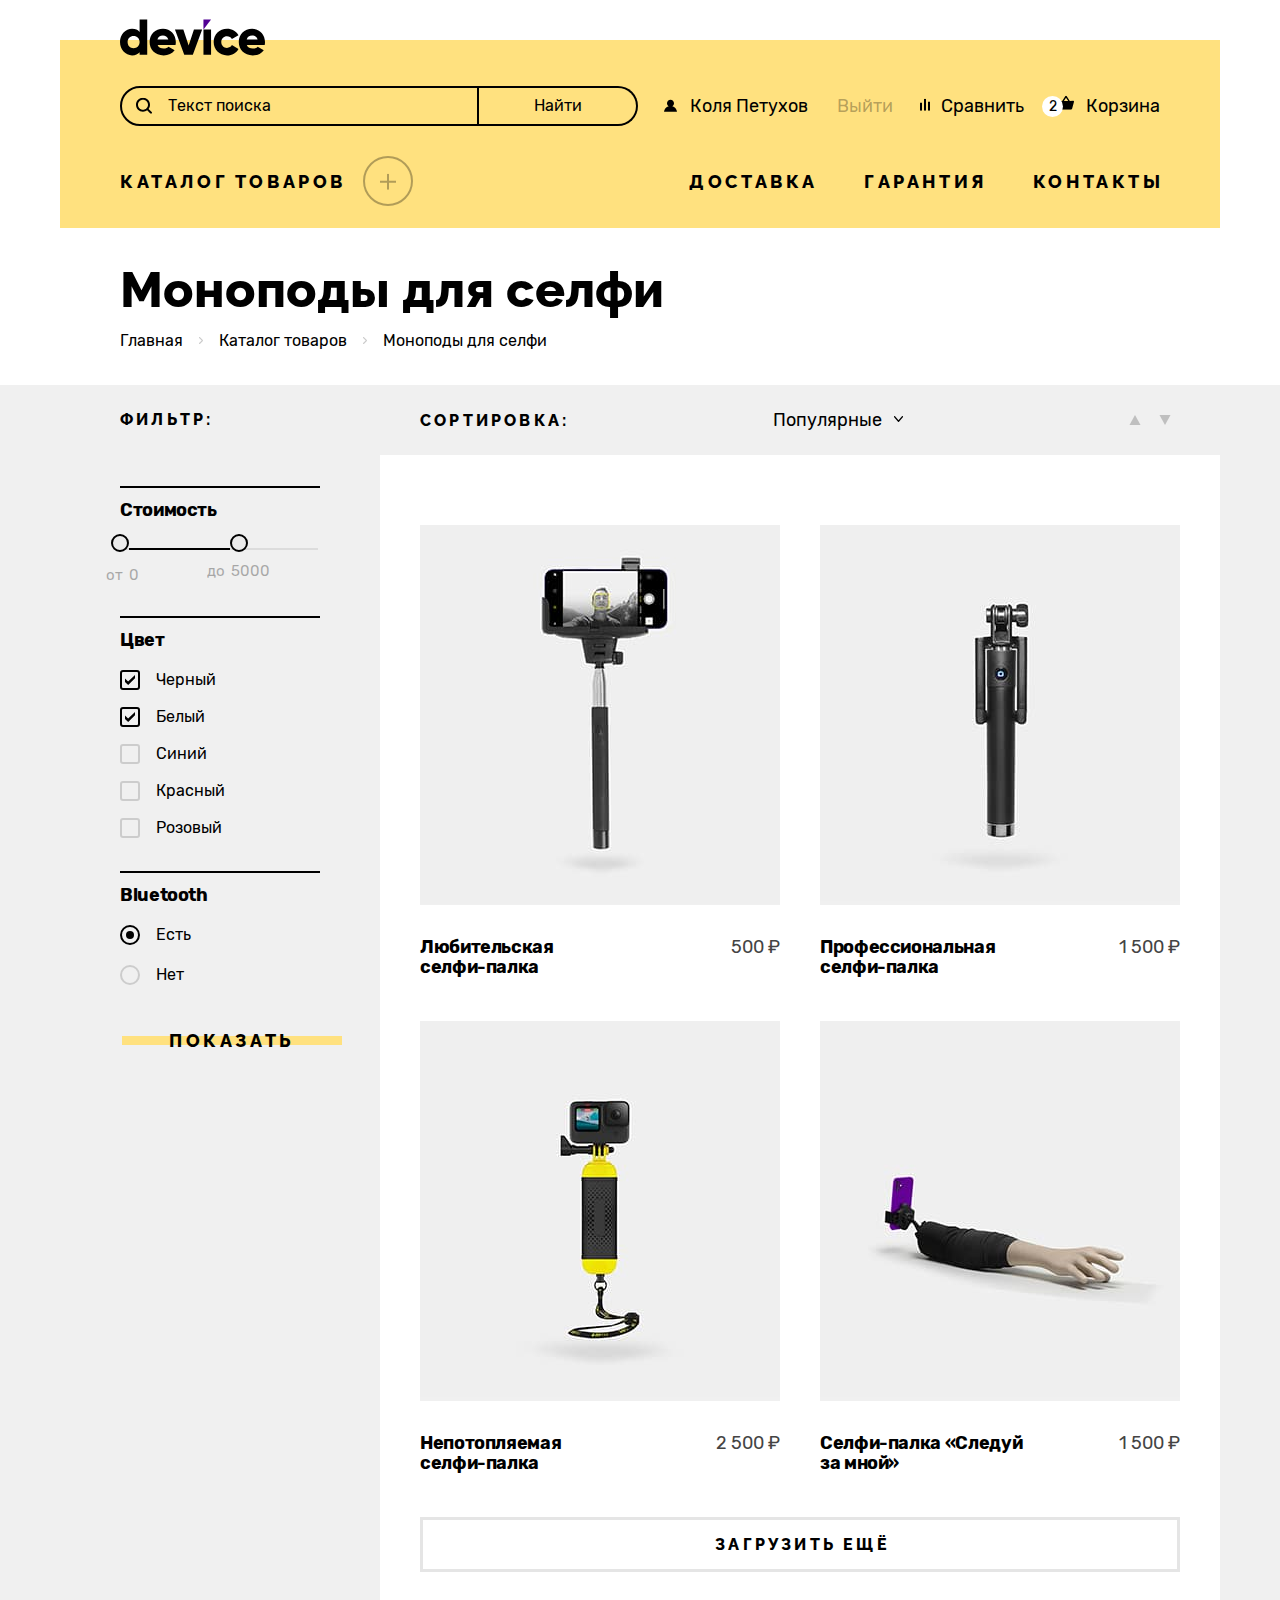
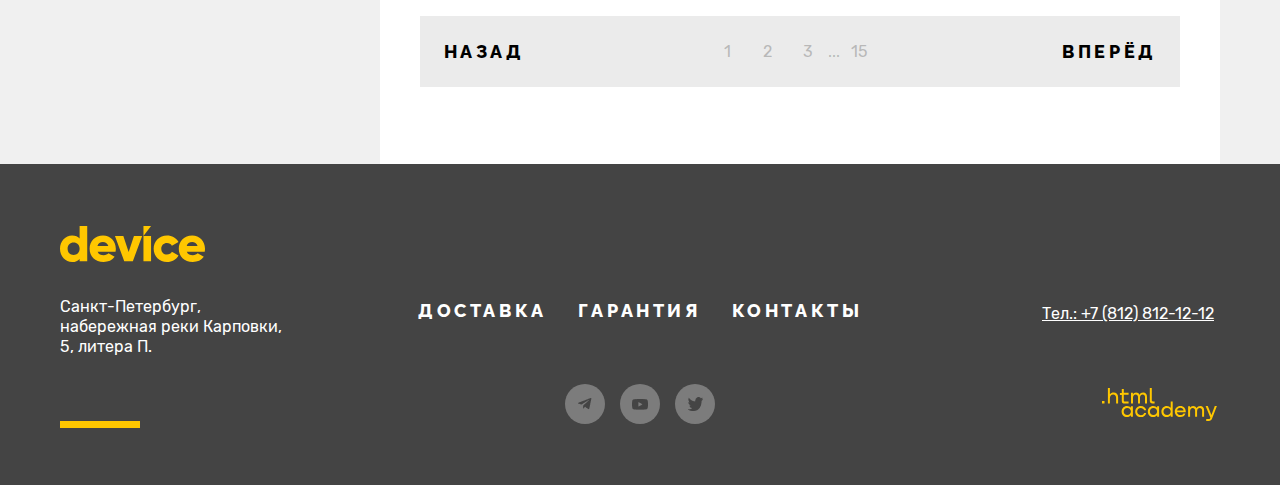
==== commit 4a039596: "доделал модальное окно" ====
--- a/category.html
+++ b/category.html
@@ -203,7 +203,7 @@
                 <ul class="filter-fieldset-list bluetooth">
                   <li class="filter-fieldset-item">
                     <label class="control">
-                      <input class="visually-hidden control-input" type="radio" name="hotel-type" value="yes" checked>
+                      <input class="visually-hidden control-input" type="radio" name="bluetooth" value="yes" checked>
                       <span class="control-radio"></span>
                       <span class="control-label">Есть</span>
                     </label>
@@ -221,6 +221,7 @@
           </form>
         </div>
         <div class="filter-results">
+          <h2 class="visually-hidden">Найденные товары</h2>
           <form class="sorting-form" action="http://echo.htmlacademy.ru" method="get" id="sorting">
             <label class="sorting-select-label" for="sorting-option">Сортировка:</label>
             <div class="sorting-select-wrapper">
@@ -235,19 +236,19 @@
                 <ul class="sorting-direction-list">
                   <li class="sorting-direction-item">
                     <label class="visually-hidden" for="up">вверх</label>
-                    <input class="sorting-direction-input visually-hidden" type="radio" id="up" name="sorting-direction" value="up" checked>
+                    <input class="sorting-direction-input visually-hidden" type="radio" id="up" name="sorting-direction" value="up" checked hidden>
                     <button class="control-sorting-direction-up" type="button"></button>
                     <span class="control-sorting-direction-up-focus"></span>
                   </li>
                   <li class="sorting-direction-item">
                     <label class="visually-hidden sorting-direction-label" for="down">вниз</label>
-                    <input class="sorting-direction-input visually-hidden" type="radio" id="down" name="sorting-direction" value="down">
+                    <input class="sorting-direction-input visually-hidden" type="radio" id="down" name="sorting-direction" value="down" hidden>
                     <button class="control-sorting-direction-down" type="button"></button>
                     <span class="control-sorting-direction-down-focus"></span>
                   </li>
                 </ul>
             </fieldset>
-            <button class="visually-hidden" type="submit">Сортировать</button>
+            <button class="visually-hidden" type="submit" hidden>Сортировать</button>
           </form>
           <ul class="category-items-list">
             <li class="category-result-items">
@@ -302,7 +303,7 @@
                 <span class="pagination-link-focus"></span>
               </li>
               <li class="pagination-items">
-                <a class="pagination-link" href="#">...</a>
+                ...
                 <span class="pagination-link-focus"></span><span class="pagination-link-focus"></span>
               </li>
               <li class="pagination-items">
@@ -373,6 +374,3 @@
 </footer>
 </body>
 </html>
-
-
-
--- a/styles/styles.css
+++ b/styles/styles.css
@@ -506,7 +506,7 @@
 
 .tooltip {
     position: absolute;
-    z-index: 6;
+    z-index: 7;
     content: "";
     width: 320px;
     left: -116px;
@@ -1549,6 +1549,7 @@
     border-right: none;
     border-left: none;
     border-top: none;
+    box-sizing: border-box;
     border-bottom: 3px solid #c4c4c4;
     background-color: rgba(0, 0, 0, 0);
     padding-left: 16px;
@@ -2651,6 +2652,14 @@
 
 .pagination-items {
     position: relative;
+    font-family: 'Rubik', sans-serif;
+    font-style: normal;
+    font-weight: 400;
+    font-size: 16px;
+    line-height: 20px;
+    text-align: center;
+    color: rgba(68, 68, 68, 0.3);
+
 }
 
 .pagination-items:first-child {
@@ -2677,6 +2686,8 @@
     opacity: 1;
 }
 
+
+
 .pagination-items:last-child .pagination-link {
     width: 141px;
     box-sizing: border-box;
@@ -2763,3 +2774,500 @@
     outline-offset: 2px;
     opacity: 1;
 }
+
+/*!!!!!!!!!!!!!!!!!!!!!!!!!!!!!!!!!!!!!!!!!!!!!!!!!!!!!!!!!!!!!!!!!!!!!!!!!!!!!!!!!!!!!!!!!!!!!!!!!!!!!!!!!!!!!*/
+.modal-container {
+    position: fixed;
+    top: 0;
+    left: 0;
+    display: flex;
+    z-index: 5;
+    width: 100%;
+    height: 100%;
+    background-color: rgba(242, 242, 242, 0.8);
+}
+
+.modal-container-close {
+    display: none;
+}
+
+.modal {
+    position: relative;
+    margin: auto;
+    padding: 62px 70px;
+    background-color: #ffffff;
+}
+
+.modal-search {
+    width: 920px;
+    box-sizing: border-box;
+    border: 10px solid #000000;
+}
+
+.modal-close-button {
+    position: absolute;
+    right: 70px;
+    top: 74px;
+    width: 26px;
+    height: 26px;
+    border: none;
+    cursor: pointer;
+    background-color: rgba(0, 0, 0, 0);
+    background-image: url("../images/icons/modal-close-icon.svg");
+    background-position: center;
+    background-repeat: no-repeat;
+}
+
+.modal-close-button:focus {
+    outline: 2px solid #7b61ff;
+    outline-offset: 2px;
+}
+
+.modal-close-button:hover {
+    opacity: 0.6;
+}
+
+.modal-close-button:active {
+    opacity: 0.3;
+    outline: none;
+}
+
+.modal-title {
+    margin: 0 0 42px;
+    font-family: 'Raleway', sans-serif;
+    font-style: normal;
+    font-weight: 800;
+    font-size: 50px;
+    line-height: 50px;
+    color: #000000;
+}
+
+.name-label {
+    margin-bottom: 14px;
+    font-family: 'Rubik', sans-serif;
+    font-style: normal;
+    font-weight: 700;
+    font-size: 18px;
+    line-height: 20px;
+    letter-spacing: -0.02em;
+    color: #000000;
+}
+
+.name-input {
+    width: 360px;
+    height: 60px;
+    margin-right: 40px;
+    box-sizing: border-box;
+    border: none;
+    background-color: #f0f0f0;
+    padding: 18px 24px 20px 20px;
+    font-family: 'Rubik', sans-serif;
+    font-style: normal;
+    font-weight: 400;
+    font-size: 16px;
+    line-height: 20px;
+    color: #000000;
+}
+
+.name-input::placeholder {
+    font-family: 'Rubik', sans-serif;
+    font-style: normal;
+    font-weight: 400;
+    font-size: 16px;
+    line-height: 20px;
+    color: #000000;
+    opacity: 0.3;
+}
+
+.hint {
+    position: absolute;
+    bottom: -20px;
+    left: 0;
+    font-family: 'Rubik', sans-serif;
+    font-style: normal;
+    font-weight: 400;
+    font-size: 14px;
+    line-height: 20px;
+    color: #000000;
+}
+
+.name-hint {
+    display: none;
+}
+
+.email-label {
+    margin-bottom: 14px;
+    font-family: 'Rubik', sans-serif;
+    font-style: normal;
+    font-weight: 700;
+    font-size: 18px;
+    line-height: 20px;
+    letter-spacing: -0.02em;
+    color: #000000;
+}
+
+.email-input {
+    width: 360px;
+    height: 60px;
+    box-sizing: border-box;
+    border: none;
+    background-color: #f0f0f0;
+    padding: 18px 24px 20px 20px;
+    font-family: 'Rubik', sans-serif;
+    font-style: normal;
+    font-weight: 400;
+    font-size: 16px;
+    line-height: 20px;
+    color: #000000;
+}
+
+.email-input:invalid,
+.quantity-input:invalid,
+.subscription-input-email:invalid:not(:placeholder-shown) {
+    border: 2px solid #FF3D3D;
+}
+
+.email-input::placeholder,
+.quantity-input::placeholder,
+.order-description-input::placeholder {
+    font-family: 'Rubik', sans-serif;
+    font-style: normal;
+    font-weight: 400;
+    font-size: 16px;
+    line-height: 20px;
+    color: #000000;
+    opacity: 0.3;
+}
+
+.hint.error-hint {
+    color: #ff3d3d;
+}
+
+.order-description-label {
+    font-family: 'Rubik', sans-serif;
+    font-style: normal;
+    font-weight: 700;
+    font-size: 18px;
+    line-height: 20px;
+    letter-spacing: -0.02em;
+    color: #000000;
+    margin-bottom: 14px;
+}
+
+.order-description-input {
+    width: 540px;
+    height: 60px;
+    margin-right: 40px;
+    box-sizing: border-box;
+    border: none;
+    background-color: #f0f0f0;
+    padding: 20px 24px 20px 20px;
+    font-family: 'Rubik', sans-serif;
+    font-style: normal;
+    font-weight: 400;
+    font-size: 16px;
+    line-height: 20px;
+    color: #000000;
+}
+
+.order-description::placeholder {
+    font-family: 'Rubik', sans-serif;
+    font-style: normal;
+    font-weight: 400;
+    font-size: 16px;
+    line-height: 20px;
+    color: #000000;
+    opacity: 0.3;
+}
+
+.modal-input-wrapper.order-description {
+    margin-bottom: 42px;
+}
+
+.input-quantity-wrapper {
+    position: relative;
+    width: 180px;
+}
+
+.quantity-label-wrapper {
+    position: relative;
+    margin-bottom: 14px;
+    font-size: 0;
+    line-height: 0;
+}
+
+.quantity-label {
+    font-family: 'Rubik', sans-serif;
+    font-style: normal;
+    font-weight: 700;
+    font-size: 18px;
+    line-height: 20px;
+    letter-spacing: -0.02em;
+    color: #000000;
+}
+
+.modal-tooltip {
+    position: absolute;
+    top: -4px;
+    right: 35px;
+    display: block;
+    width: 26px;
+    height: 26px;
+    border-radius: 50%;
+    background-color: #ffe17f;
+    background-image: url("../images/promo-button.svg");
+    background-repeat: no-repeat;
+    background-position: center;
+}
+
+.modal-tooltip-text {
+    position: absolute;
+    display: none;
+    width: 200px;
+    background-color: #000000;
+    font-family: 'Rubik', sans-serif;
+    font-style: normal;
+    font-weight: 400;
+    font-size: 16px;
+    line-height: 20px;
+    color: #ffffff;
+    box-sizing: border-box;
+    padding: 19px 17px 19px 19px;
+    z-index: 1;
+    top: 37px;
+    right: -34px;
+}
+
+.modal-tooltip-text::before {
+    position: absolute;
+    display: block;
+    width: 14px;
+    height: 7px;
+    top: -6px;
+    right: 40px;
+    content: "";
+    background-image: url("../images/icons/tooltip-arrow.svg");
+    background-position: center;
+    background-repeat: no-repeat;
+}
+
+.modal-tooltip:hover .modal-tooltip-text {
+    display: block;
+}
+
+.quantity-input {
+    width: 180px;
+    height: 60px;
+    padding-left: 18px;
+    box-sizing: border-box;
+    border: none;
+    text-align: center;
+    background-color: #f0f0f0;
+    font-family: 'Rubik', sans-serif;
+    font-style: normal;
+    font-weight: 400;
+    font-size: 16px;
+    line-height: 20px;
+    color: #000000;
+}
+
+.button-minus {
+    position: absolute;
+    width: 60px;
+    height: 60px;
+    top: 0;
+    left: 0;
+    border: none;
+    background-color: #f0f0f0;
+    margin: 0;
+    padding: 0;
+}
+
+.button-minus::after {
+    position: absolute;
+    content: "";
+    width: 60px;
+    height: 60px;
+    display: block;
+    top: 0;
+    background-image: url("../images/icons/quantity-minus.svg");
+    background-position: center;
+    background-repeat: no-repeat;
+    cursor: pointer;
+}
+
+.button-plus {
+    position: absolute;
+    width: 60px;
+    height: 60px;
+    top: 0;
+    right: 0;
+    border: none;
+    background-color: #f0f0f0;
+    margin: 0;
+    padding: 0;
+    cursor: pointer;
+}
+
+.button-plus::after {
+    position: absolute;
+    content: "";
+    width: 60px;
+    height: 60px;
+    display: block;
+    top: 0;
+    right: 0;
+    background-image: url("../images/icons/quantity-plus.svg");
+    background-position: center;
+    background-repeat: no-repeat;
+}
+
+.button-minus:hover:after,
+.button-plus:hover:after {
+    opacity: 0.6;
+    background-color: #ebebeb;
+}
+
+.button-minus:active:after,
+.button-plus:active:after {
+    opacity: 0.3;
+}
+
+.button-minus:disabled,
+.button-plus:disabled {
+    opacity: 0.3;
+}
+
+.button-minus:focus-visible,
+.button-plus:focus-visible {
+    outline: 2px solid #7b61ff;
+}
+
+.modal-form-button {
+    display: inline-block;
+    background: linear-gradient(to bottom, rgba(0, 0, 0, 0) 40%, #ffe17f 40%, #ffe17f 60%, rgba(0, 0, 0, 0) 60%);
+    border: none;
+    width: 200px;
+    min-height: 40px;
+    margin-top: 0;
+    padding-right: 1px;
+    box-sizing: border-box;
+    font-family: 'Raleway', sans-serif;
+    font-style: normal;
+    font-weight: 800;
+    font-size: 18px;
+    line-height: 21px;
+    text-align: center;
+    letter-spacing: 0.2em;
+    text-transform: uppercase;
+    color: #000000;
+}
+
+.modal-form-button:focus-visible {
+    outline: 2px solid #7b61ff;
+}
+
+.modal-form-button:hover {
+    background: linear-gradient(to bottom, #ffe17f 0%, #ffe17f 100%);
+}
+
+.modal-form-button:active {
+    background: linear-gradient(to bottom, #ffcc33 0%, #ffcc33 100%);
+}
+
+.modal-form-button:disabled {
+    opacity: 0.3;
+}
+
+.modal-input-wrapper {
+    position: relative;
+    display: flex;
+    flex-direction: column;
+}
+
+.modal-input-wrapper.name,
+.modal-input-wrapper.email {
+    margin-bottom: 62px;
+}
+
+.modal-search-form {
+    display: flex;
+    flex-wrap: wrap;
+}
+
+.email-input:placeholder-shown {
+    border: none;
+}
+
+.name-input:hover,
+.email-input:hover,
+.order-description-input:hover {
+    background-color: #dcdcdc;
+}
+
+.input-quantity-wrapper:hover .quantity-input,
+.input-quantity-wrapper:hover .button-minus,
+.input-quantity-wrapper:hover .button-plus {
+    background-color: #dcdcdc;
+}
+
+.quantity-input:disabled ~ .quantity-input-buttons {
+    opacity: 0;
+}
+
+
+
+.name-input:not(:placeholder-shown),
+.email-input:not(:placeholder-shown),
+.order-description-input:not(:placeholder-shown) {
+    background-color: #ebebeb;
+}
+
+.name-input:disabled,
+.email-input:disabled,
+.order-description-input:disabled,
+.quantity-input:disabled {
+    opacity: 0.3;
+    background-color: #f0f0f0;
+}
+
+.name-input-icon {
+    position: absolute;
+    display: block;
+    width: 13px;
+    height: 12px;
+    content: "";
+    background-image: url("../images/icons/name-input-icon.svg");
+    background-position: center;
+    background-repeat: no-repeat;
+    bottom: 25px;
+    right: 61px;
+}
+
+.email-input-icon {
+    position: absolute;
+    display: block;
+    width: 15px;
+    height: 12px;
+    content: "";
+    background-image: url("../images/icons/email-input-icon.svg");
+    background-position: center;
+    background-repeat: no-repeat;
+    bottom: 25px;
+    right: 20px;
+}
+
+.name-input:focus-visible,
+.email-input:focus-visible,
+.order-description-input:focus-visible {
+    outline: 2px solid #7b61ff;
+    outline-offset: 2px;
+}
+
+.quantity-input:focus-visible {
+    outline: none;
+}
+
+.modal-container-close {
+    display: none;
+}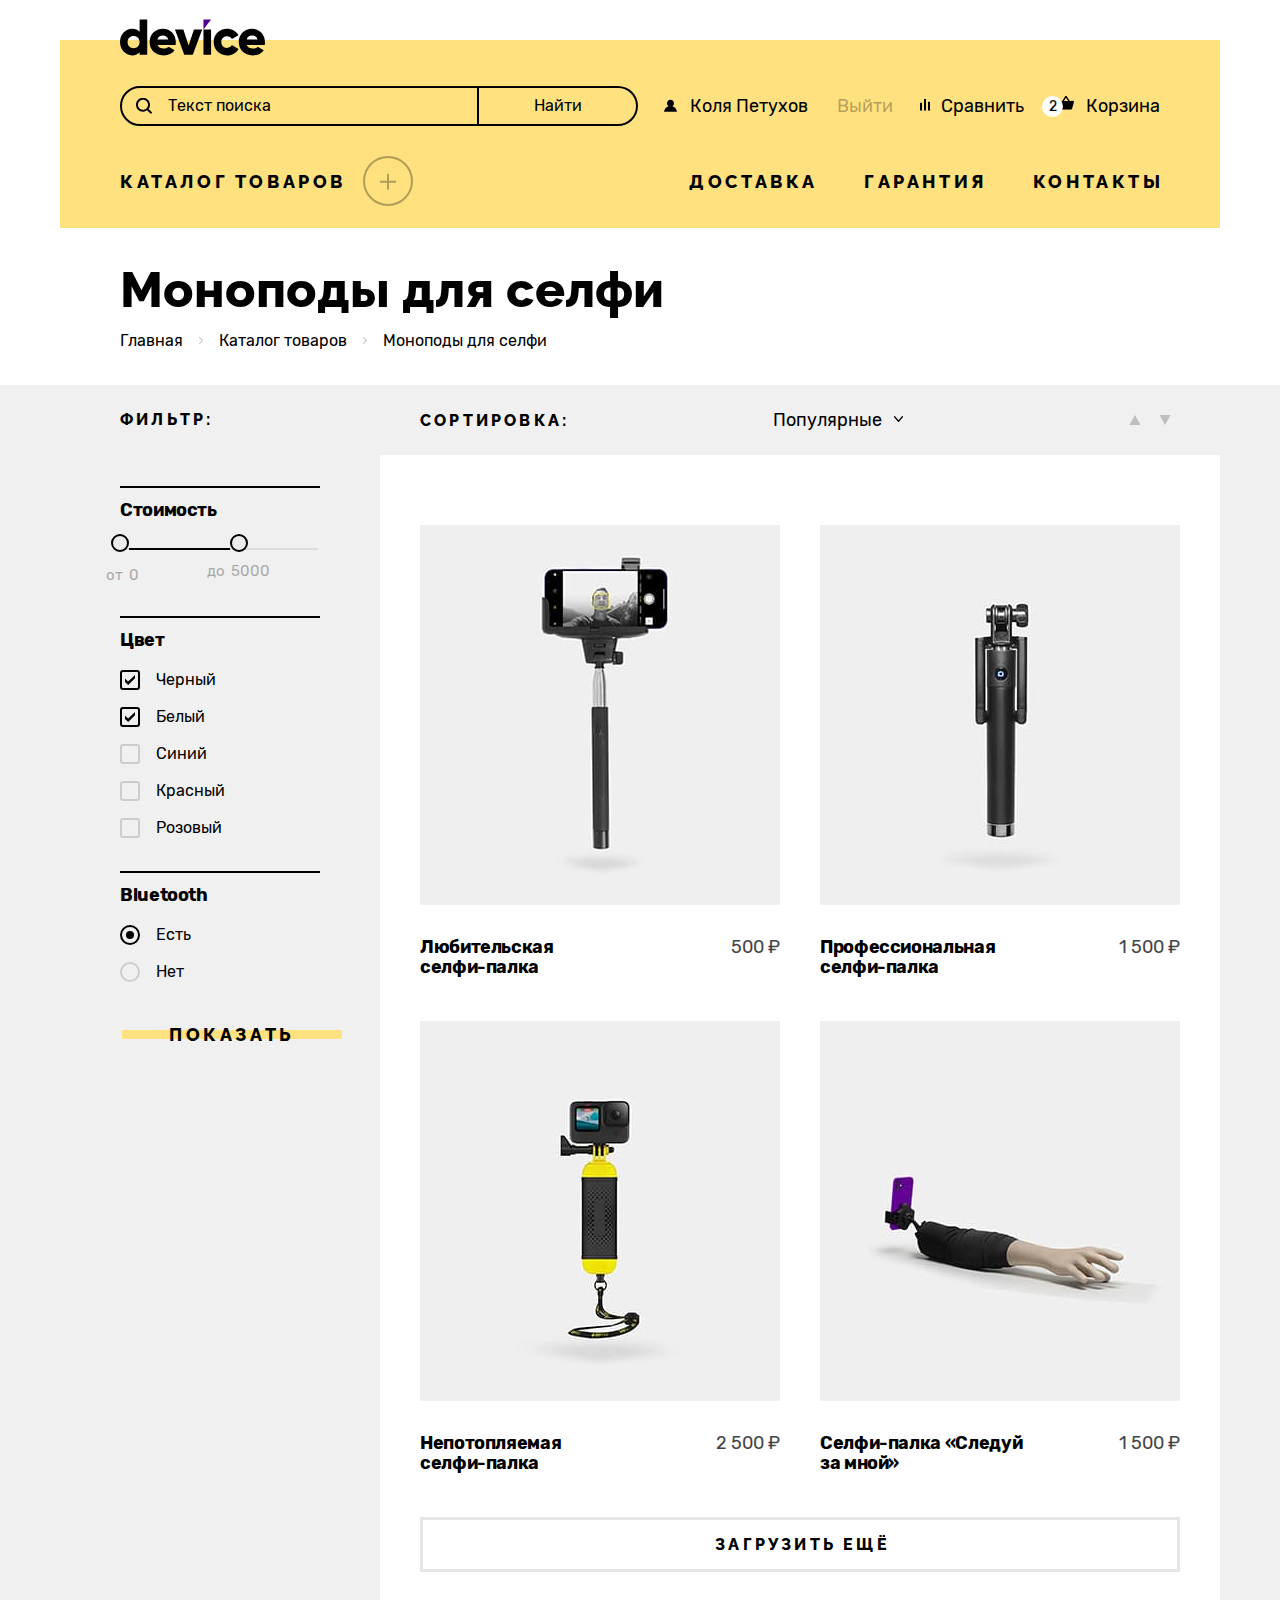
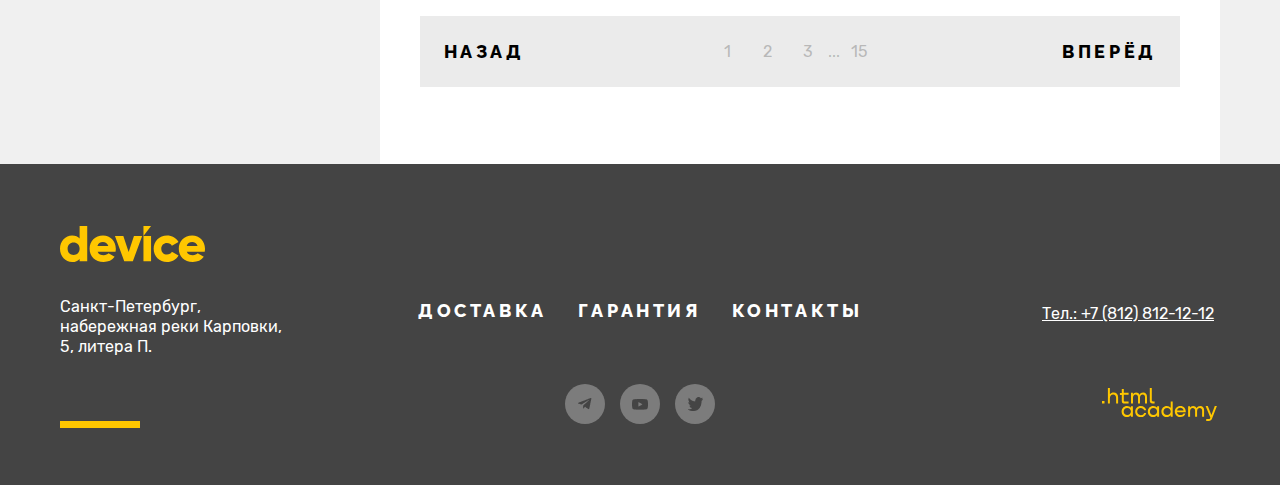
==== commit d14ff7c7: "мелочи" ====
--- a/category.html
+++ b/category.html
@@ -2,6 +2,8 @@
 <html lang="ru">
 <head>
   <link rel="stylesheet" href="styles/styles.css">
+  <link rel="icon" href="/favicon.ico">
+  <link rel="icon" type="image/png" href="images/favicon/favicon.png" sizes="32x32">
   <meta charset="utf-8">
   <title>HTML Academy: Девайс - Моноподы</title>
 </head>
@@ -304,7 +306,7 @@
               </li>
               <li class="pagination-items">
                 ...
-                <span class="pagination-link-focus"></span><span class="pagination-link-focus"></span>
+                <span class="pagination-link-focus"></span>
               </li>
               <li class="pagination-items">
                 <a class="pagination-link" href="#">15</a>
--- a/styles/styles.css
+++ b/styles/styles.css
@@ -1,3273 +1,3247 @@
 @font-face {
-    font-family: "Raleway";
-    src: url("../fonts/raleway/raleway-800.woff2") format("woff2");
-    font-weight: 800;
-    font-style: normal;
-    font-display: swap;
+  font-family: "Raleway";
+  src: url("../fonts/raleway/raleway-800.woff2") format("woff2");
+  font-weight: 800;
+  font-style: normal;
+  font-display: swap;
 }
 
 @font-face {
-    font-family: "Rubik";
-    src: url("../fonts/rubik/rubik-400.woff2") format("woff2");
-    font-weight: 400;
-    font-style: normal;
-    font-display: swap;
+  font-family: "Rubik";
+  src: url("../fonts/rubik/rubik-400.woff2") format("woff2");
+  font-weight: 400;
+  font-style: normal;
+  font-display: swap;
 }
 
 @font-face {
-    font-family: "Rubik";
-    src: url("../fonts/rubik/rubik-700.woff2") format("woff2");
-    font-weight: 700;
-    font-style: normal;
-    font-display: swap;
+  font-family: "Rubik";
+  src: url("../fonts/rubik/rubik-700.woff2") format("woff2");
+  font-weight: 700;
+  font-style: normal;
+  font-display: swap;
 }
 
 html {
-    height: 100%;
+  height: 100%;
 }
 
 body {
-    margin: 0;
-    display: flex;
-    flex-direction: column;
-    min-height: 100%;
-    font-family: "Rubik", sans-serif;
-    font-weight: 400;
-    font-style: normal;
-    font-size: 18px;
-    line-height: 30px;
-    color: #444444;
+  margin: 0;
+  display: flex;
+  flex-direction: column;
+  min-height: 100%;
+  font-family: "Rubik", sans-serif;
+  font-weight: 400;
+  font-style: normal;
+  font-size: 18px;
+  line-height: 30px;
+  color: #444444;
 }
 
 .main-container {
-    flex-grow: 1;
+  flex-grow: 1;
 }
 
 .visually-hidden {
-    position: absolute;
-    width: 1px;
-    height: 1px;
-    margin: -1px;
-    border: 0;
-    padding: 0;
-    white-space: nowrap;
-    clip-path: inset(100%);
-    clip: rect(0 0 0 0);
-    overflow: hidden;
+  position: absolute;
+  width: 1px;
+  height: 1px;
+  margin: -1px;
+  border: 0;
+  padding: 0;
+  white-space: nowrap;
+  clip-path: inset(100%);
+  clip: rect(0 0 0 0);
+  overflow: hidden;
 }
 
 .main-header {
-    margin: 40px auto 0 auto;
-    width: 1160px;
-    min-height: 300px;
-    background-color: #ffe17f;
+  margin: 40px auto 0 auto;
+  width: 1160px;
+  min-height: 300px;
+  background-color: #ffe17f;
 }
 
 .navigation {
-    position: relative;
-    z-index: 3;
-}
-
-.navigation {
-    transform: translateY(-21px);
-    padding: 0 60px 0 60px;
+  position: relative;
+  z-index: 3;
+  transform: translateY(-21px);
+  padding: 0 60px 0 60px;
 }
 
 .header-logo {
-    margin-bottom: 30px;
+  margin-bottom: 30px;
 }
 
 .header-logo:focus-visible {
-    opacity: 1;
-    outline: 2px solid #7b61ff;
-    outline-offset: 2px;
+  opacity: 1;
+  outline: 2px solid #7b61ff;
+  outline-offset: 2px;
 }
 
 .header-logo:hover {
-    opacity: 0.6;
+  opacity: 0.6;
 }
 
 .header-logo:active {
-    opacity: 0.3;
+  opacity: 0.3;
 }
 
 .header-logo-link {
-    display: block;
-    width: 145px;
-    height: 37px;
-    margin-bottom: 30px;
+  display: block;
+  width: 145px;
+  height: 37px;
+  margin-bottom: 30px;
 }
 
 .header-logo-link:focus-visible {
-    opacity: 1;
-    outline: 2px solid #7b61ff;
-    outline-offset: 2px;
+  opacity: 1;
+  outline: 2px solid #7b61ff;
+  outline-offset: 2px;
 }
 
 .user-navigation {
-    display: flex;
-    flex-wrap: wrap;
-    align-items: center;
-    margin: 0 0 30px 0;
-    padding: 0;
-    list-style-type: none;
+  display: flex;
+  flex-wrap: wrap;
+  align-items: center;
+  margin: 0 0 30px 0;
+  padding: 0;
+  list-style-type: none;
 }
 
 .user-navigation-link {
-    color: #000000;
-    text-decoration: none;
+  color: #000000;
+  text-decoration: none;
 }
 
 .header-search-form {
-    position: relative;
-    display: flex;
-    margin-right: 26px;
+  position: relative;
+  display: flex;
+  margin-right: 26px;
 }
 
 .header-search-input {
-    width: 359px;
-    box-sizing: border-box;
-    border: 2px solid #000000;
-    border-radius: 50px 0 0 50px;
-    background-color: rgba(0, 0, 0, 0);
-    padding: 8px 46px;
-    color: #000000;
-    font-family: inherit;
-    font-size: 16px;
-    line-height: 20px;
-    background-color: #ffe17f;
+  width: 359px;
+  box-sizing: border-box;
+  border: 2px solid #000000;
+  border-radius: 50px 0 0 50px;
+  padding: 8px 46px;
+  color: #000000;
+  font-family: inherit;
+  font-size: 16px;
+  line-height: 20px;
+  background-color: #ffe17f;
 }
 
 .header-search-input:-webkit-autofill {
-    transition: background-color 5000s ease-in-out 0s;
+  transition: background-color 5000s ease-in-out 0s;
 }
 
 .header-search-input::placeholder {
-    color: #000000;
-    opacity: 0.3;
-    font-family: inherit;
-    font-size: 16px;
-    line-height: 20px;
+  color: #000000;
+  opacity: 0.3;
+  font-family: inherit;
+  font-size: 16px;
+  line-height: 20px;
 }
 
 .header-search-input:focus-visible,
 .header-search-input:focus {
-    outline: none;
-    box-shadow: none;
+  outline: none;
+  box-shadow: none;
 }
 
 .header-search-input:disabled {
-    opacity: 0.3;
+  opacity: 0.3;
 }
 
 .header-search-input:disabled ~ .search-icon {
-    opacity: 0.3;
+  opacity: 0.3;
 }
 
 .header-search-button {
-    width: 159px;
-    margin: 0;
-    cursor: pointer;
-    background-color: rgba(0, 0, 0, 0);
-    border: 2px solid #000000;
-    border-left: none;
-    border-radius: 0 50px 50px 0;
-    color: #000000;
-    font-family: inherit;
-    font-weight: 400;
-    font-size: 16px;
-    line-height: 20px;
-    padding-top: 8px;
-    padding-bottom: 8px;
+  width: 159px;
+  margin: 0;
+  cursor: pointer;
+  background-color: rgba(0, 0, 0, 0);
+  border: 2px solid #000000;
+  border-left: none;
+  border-radius: 0 50px 50px 0;
+  color: #000000;
+  font-family: inherit;
+  font-weight: 400;
+  font-size: 16px;
+  line-height: 20px;
+  padding-top: 8px;
+  padding-bottom: 8px;
 }
 
 .header-input-wrapper:focus-within {
-    outline: 2px solid #7b61ff;
-    outline-offset: 2px;
-}
-
-.header-search-button-wrapper:focus-within {
-    outline: 2px solid #7b61ff;
-    outline-offset: 2px;
+  outline: 2px solid #7b61ff;
+  outline-offset: 2px;
+}
+
+.header-search-button:focus-visible:before {
+  top: 0;
+  right: 0;
+  position: absolute;
+  display: block;
+  content: "";
+  height: 40px;
+  width: 159px;
+  outline: 2px solid #7b61ff;
+  outline-offset: 2px;
 }
 
 .header-search-button:focus-visible,
 .header-search-button:focus {
-    outline: none;
-    box-shadow: none;
+  outline: none;
+  box-shadow: none;
 }
 
 .header-search-button:hover {
-    background-color: #000000;
-    color: #ffffff;
+  background-color: #000000;
+  color: #ffffff;
 }
 
 .header-search-button:active {
-    background-color: #000000;
-    color: rgba(255, 255, 255, 0.3);
-    outline: none;
+  background-color: #000000;
+  color: rgba(255, 255, 255, 0.3);
+  outline: none;
 }
 
 .header-search-button:disabled {
-    opacity: 0.3;
+  opacity: 0.3;
 }
 
 .user-navigation-item.authorization,
 .user-navigation-item.login {
-    flex-grow: 1;
+  flex-grow: 1;
 }
 
 .user-navigation-link.login:hover,
 .user-navigation-link.authorization:hover,
 .user-navigation-link.compare:hover,
 .user-navigation-link.cart:hover {
-    opacity: 0.6;
+  opacity: 0.6;
 }
 
 .user-navigation-link.login:active,
 .user-navigation-link.authorization:active,
 .user-navigation-link.compare:active,
 .user-navigation-link.cart:active {
-    opacity: 0.3;
+  opacity: 0.3;
 }
 
 .user-navigation-link.authorization,
 .user-navigation-link.login {
-    padding: 5px 0 5px 26px;
+  padding: 5px 0 5px 26px;
 }
 
 .user-navigation-link.compare {
-    padding: 5px 0 5px 26px;
+  padding: 5px 0 5px 26px;
 }
 
 .user-navigation-link.cart {
-    padding: 5px 0 5px 44px;
+  padding: 5px 0 5px 44px;
 }
 
 .user-navigation-link.cart::before {
-    position: absolute;
-    left: 16px;
-    bottom: 12px;
-    content: "";
-    width: 16px;
-    height: 15px;
-    background-image: url("../images/icons/cart.svg");
-    background-repeat: no-repeat;
+  position: absolute;
+  left: 16px;
+  bottom: 12px;
+  content: "";
+  width: 16px;
+  height: 15px;
+  background-image: url("../images/icons/cart.svg");
+  background-repeat: no-repeat;
 }
 
 .search-icon {
-    position: absolute;
-    content: "";
-    width: 16px;
-    height: 17px;
-    background-image: url("../images/icons/search.svg");
-    background-repeat: no-repeat;
-    left: 16px;
-    bottom: 12px;
-}
-
-.header-search-input:disabled ~ .search-icon {
-    opacity: 0.3;
+  position: absolute;
+  content: "";
+  width: 16px;
+  height: 17px;
+  background-image: url("../images/icons/search.svg");
+  background-repeat: no-repeat;
+  left: 16px;
+  bottom: 12px;
 }
 
 .cart-count {
-    display: flex;
-    width: 21px;
-    height: 21px;
-    position: absolute;
-    background-color: #ffffff;
-    border: none;
-    border-radius: 50%;
-    font-family: inherit;
-    font-size: 14px;
-    line-height: 17px;
-    justify-content: center;
-    align-items: center;
-    left: 0px;
-    bottom: 5px;
+  display: flex;
+  width: 21px;
+  height: 21px;
+  position: absolute;
+  background-color: #ffffff;
+  border: none;
+  border-radius: 50%;
+  font-family: inherit;
+  font-size: 14px;
+  line-height: 17px;
+  justify-content: center;
+  align-items: center;
+  left: 0;
+  bottom: 5px;
 }
 
 .cart {
-    position: relative;
-    margin-left: 9px;
+  position: relative;
+  margin-left: 9px;
 }
 
 .main-navigation {
-    margin: 0;
-    display: flex;
-    flex-wrap: wrap;
-    padding: 0;
-    align-items: center;
-    list-style-type: none;
+  margin: 0;
+  display: flex;
+  flex-wrap: wrap;
+  padding: 0;
+  align-items: center;
+  list-style-type: none;
 }
 
 .main-navigation-item:last-child {
-    margin-right: -0.2em;
+  margin-right: -0.2em;
 }
 
 .main-navigation-item:not(:first-child) {
-    margin-left: 46px;
+  margin-left: 46px;
 }
 
 .main-navigation-link {
-    display: inline-block;
-    padding-top: 5px;
-    padding-bottom: 5px;
-    color: #000000;
-    text-decoration: none;
-    font-family: "Raleway", sans-serif;
-    font-style: normal;
-    font-weight: 800;
-    line-height: 21px;
-    letter-spacing: 0.2em;
-    text-transform: uppercase;
+  display: inline-block;
+  padding-top: 5px;
+  padding-bottom: 5px;
+  color: #000000;
+  text-decoration: none;
+  font-family: "Raleway", sans-serif;
+  font-style: normal;
+  font-weight: 800;
+  line-height: 21px;
+  letter-spacing: 0.2em;
+  text-transform: uppercase;
 }
 
 .main-navigation-link.active {
-    border-bottom: 2px solid #000000;
+  border-bottom: 2px solid #000000;
 }
 
 
 .main-navigation-item:not(:first-child):hover {
-    opacity: 0.6;
+  opacity: 0.6;
 }
 
 .main-navigation-item:not(:first-child):active {
-    opacity: 0.3;
+  opacity: 0.3;
 }
 
 .main-navigation-link:focus-visible {
-    outline: 2px solid #7b61ff;
-    outline-offset: 2px;
+  outline: 2px solid #7b61ff;
+  outline-offset: 2px;
 }
 
 .catalog {
-    position: relative;
-    padding-right: 66px;
-    flex-grow: 1;
+  position: relative;
+  padding-right: 66px;
+  flex-grow: 1;
 }
 
 .main-navigation-link.catalog {
-    padding-left: 0;
-    background-color: rgba(0, 0, 0, 0);
-    border: none;
-    color: #000000;
-    text-decoration: none;
-    font-family: "Raleway", sans-serif;
-    font-style: normal;
-    font-weight: 800;
-    font-size: 18px;
-    line-height: 21px;
-    letter-spacing: 0.2em;
-    text-transform: uppercase;
+  padding-left: 0;
+  padding-top: 15px;
+  padding-bottom: 15px;
+  background-color: rgba(0, 0, 0, 0);
+  border: none;
+  color: #000000;
+  text-decoration: none;
+  font-family: "Raleway", sans-serif;
+  font-style: normal;
+  font-weight: 800;
+  font-size: 18px;
+  line-height: 21px;
+  letter-spacing: 0.2em;
+  text-transform: uppercase;
 }
 
 .sub-catalog-menu {
-    position: absolute;
-    z-index: 5;
-    width: 1040px;
-    left: -60px;
-    top: 60px;
-    display: grid;
-    gap: 30px;
-    grid-template-columns: 222px 182px 222px;
-    padding: 4px 60px 38px 60px;
-    background-color: #ffe17f;
-    list-style-type: none;
+  position: absolute;
+  z-index: 5;
+  width: 1040px;
+  left: -60px;
+  top: 60px;
+  display: grid;
+  gap: 30px;
+  grid-template-columns: 222px 182px 222px;
+  padding: 4px 60px 38px 60px;
+  background-color: #ffe17f;
+  list-style-type: none;
 }
 
 .sub-catalog-item {
-    display: block;
-    line-height: 0;
-    margin-bottom: 18px;
+  display: block;
+  line-height: 0;
+  margin-bottom: 18px;
 }
 
 .sub-catalog-link {
-    color: #000000;
-    font-size: 16px;
-    line-height: 18px;
-    text-decoration: none;
+  color: #000000;
+  font-size: 16px;
+  line-height: 18px;
+  text-decoration: none;
 }
 
 .header-input-wrapper {
-    position: relative;
+  position: relative;
 }
 
 .sub-catalog-list {
-    padding: 0;
+  padding: 0;
 }
 
 .logout {
-    padding-top: 5px;
-    padding-bottom: 5px;
-    margin-left: 25px;
-    color: rgba(0, 0, 0, 0.3);
-    text-decoration: none;
+  padding-top: 5px;
+  padding-bottom: 5px;
+  margin-left: 25px;
+  color: rgba(0, 0, 0, 0.3);
+  text-decoration: none;
 }
 
 .user-navigation-link:focus-visible {
-    outline: 2px solid #7b61ff;
-    outline-offset: 2px;
+  outline: 2px solid #7b61ff;
+  outline-offset: 2px;
 }
 
 .logout:focus-visible {
-    outline: 2px solid #7b61ff;
-    outline-offset: 2px;
+  outline: 2px solid #7b61ff;
+  outline-offset: 2px;
 }
 
 .user-navigation-item.login,
 .user-navigation-item.authorization,
 .user-navigation-item.compare,
 .user-navigation-item.cart {
-    position: relative;
+  position: relative;
 }
 
 .user-navigation-link.authorization::before,
 .user-navigation-link.login::before {
-    position: absolute;
-    left: 0;
-    bottom: 9px;
-    content: "";
-    width: 13px;
-    height: 13px;
-    background-image: url("../images/icons/authorization.svg");
-    background-repeat: no-repeat;
+  position: absolute;
+  left: 0;
+  bottom: 9px;
+  content: "";
+  width: 13px;
+  height: 13px;
+  background-image: url("../images/icons/authorization.svg");
+  background-repeat: no-repeat;
 }
 
 .user-navigation-link.compare::before {
-    position: absolute;
-    left: 5px;
-    bottom: 10px;
-    content: "";
-    width: 10px;
-    height: 13px;
-    background-image: url("../images/icons/compare.svg");
-    background-repeat: no-repeat;
+  position: absolute;
+  left: 5px;
+  bottom: 10px;
+  content: "";
+  width: 10px;
+  height: 13px;
+  background-image: url("../images/icons/compare.svg");
+  background-repeat: no-repeat;
 }
 
 .catalog-toggler {
-    position: absolute;
-    top: 0;
-    left: 243px;
-    z-index: 1;
-    box-sizing: border-box;
-    width: 50px;
-    height: 50px;
-    border-radius: 50%;
-    border: 2px solid #000000;
-    opacity: 0.3;
-    background-image: url("../images/icons/plus.svg");
-    background-repeat: no-repeat;
-    background-position: center;
+  position: absolute;
+  top: 0;
+  left: 243px;
+  z-index: 1;
+  box-sizing: border-box;
+  width: 50px;
+  height: 50px;
+  border-radius: 50%;
+  border: 2px solid #000000;
+  opacity: 0.3;
+  background-image: url("../images/icons/plus.svg");
+  background-repeat: no-repeat;
+  background-position: center;
 }
 
 .catalog-toggler-active {
-    position: absolute;
-    top: 0;
-    left: 243px;
-    z-index: 1;
-    box-sizing: border-box;
-    width: 50px;
-    height: 50px;
-    border-radius: 50%;
-    border: 2px solid #000000;
-    opacity: 0.3;
-    background-image: url("../images/icons/dash.svg");
-    background-repeat: no-repeat;
-    background-position: center;
-}
-
-.main-navigation-link.catalog {
-    padding-top: 15px;
-    padding-bottom: 15px;
+  position: absolute;
+  top: 0;
+  left: 243px;
+  z-index: 1;
+  box-sizing: border-box;
+  width: 50px;
+  height: 50px;
+  border-radius: 50%;
+  border: 2px solid #000000;
+  opacity: 0.3;
+  background-image: url("../images/icons/dash.svg");
+  background-repeat: no-repeat;
+  background-position: center;
 }
 
 .main-navigation-link.catalog:hover .catalog-toggler,
 .main-navigation-link.catalog:hover .catalog-toggler-active {
-    opacity: 1;
+  opacity: 1;
 }
 
 .sub-catalog-link.active {
-    border-bottom: 1px solid #000000;
+  border-bottom: 1px solid #000000;
 }
 
 .sub-catalog-link:focus-visible {
-    outline: 2px solid #7b61ff;
-    outline-offset: 2px;
+  outline: 2px solid #7b61ff;
+  outline-offset: 2px;
 }
 
 .sub-catalog-link:hover {
-    opacity: 0.6;
+  opacity: 0.6;
 }
 
 .sub-catalog-link:active {
-    opacity: 0.3;
+  opacity: 0.3;
 }
 
 .tooltip {
-    position: absolute;
-    z-index: 7;
-    content: "";
-    width: 320px;
-    left: -116px;
-    top: 35px;
-    background-color: #000000;
+  position: absolute;
+  z-index: 7;
+  content: "";
+  width: 320px;
+  left: -116px;
+  top: 35px;
+  background-color: #000000;
 }
 
 .tooltip::before {
-    position: absolute;
-    top: -6px;
-    left: calc(50% - 7px);
-    width: 14px;
-    height: 7px;
-    content: "";
-    background-image: url("../images/icons/tooltip-arrow.svg");
-    background-repeat: no-repeat;
-    background-position: center;
+  position: absolute;
+  top: -6px;
+  left: calc(50% - 7px);
+  width: 14px;
+  height: 7px;
+  content: "";
+  background-image: url("../images/icons/tooltip-arrow.svg");
+  background-repeat: no-repeat;
+  background-position: center;
 }
 
 .goods-list {
-    padding: 0;
-    list-style-type: none;
-    padding-right: 20px;
-    padding-left: 20px;
+  padding: 0;
+  list-style-type: none;
+  padding-right: 20px;
+  padding-left: 20px;
 }
 
 .goods-item {
-    display: flex;
-    justify-content: space-between;
-    padding: 20px 0 20px 0;
+  display: flex;
+  justify-content: space-between;
+  padding: 20px 0 20px 0;
 }
 
 .goods-link {
-    display: grid;
-    grid-template-columns: 39px 170px;
-    gap: 23px;
-    text-decoration: none;
-    font-family: 'Rubik', sans-serif;
-    font-style: normal;
-    font-weight: 400;
-    font-size: 16px;
-    line-height: 20px;
-    color: #ffffff;
+  display: grid;
+  grid-template-columns: 39px 170px;
+  gap: 23px;
+  text-decoration: none;
+  font-family: "Rubik", sans-serif;
+  font-style: normal;
+  font-weight: 400;
+  font-size: 16px;
+  line-height: 20px;
+  color: #ffffff;
 }
 
 .goods-link:focus-visible {
-    outline: 2px solid #7b61ff;
-    outline-offset: 2px;
+  outline: 2px solid #7b61ff;
+  outline-offset: 2px;
 }
 
 .goods-link:hover {
-    opacity: 0.6;
+  opacity: 0.6;
 }
 
 .goods-link:active {
-    opacity: 0.3;
+  opacity: 0.3;
 }
 
 .delete-good-button {
-    width: 10px;
-    height: 10px;
-    align-self: start;
-    justify-self: end;
-    border: none;
-    padding: 0;
-    background-image: url("../images/icons/item-delete-background.svg");
-    background-repeat: no-repeat;
-    background-position: center;
-    background-color: rgba(0, 0, 0, 0);
+  width: 10px;
+  height: 10px;
+  align-self: start;
+  justify-self: end;
+  border: none;
+  padding: 0;
+  background-image: url("../images/icons/item-delete-background.svg");
+  background-repeat: no-repeat;
+  background-position: center;
+  background-color: rgba(0, 0, 0, 0);
 }
 
 .delete-good-button:hover {
-    opacity: 0.6;
+  opacity: 0.6;
 }
 
 .delete-good-button:active {
-    opacity: 0.3;
+  opacity: 0.3;
 }
 
 .delete-good-button:focus-visible {
-    outline: 2px solid #7b61ff;
-    outline-offset: 2px;
+  outline: 2px solid #7b61ff;
+  outline-offset: 2px;
 }
 
 .cart-information {
-    display: flex;
-    align-self: center;
-    flex-wrap: wrap;
-    padding-right: 20px;
-    padding-left: 20px;
-    justify-content: space-between;
-    list-style-type: none;
-    font-family: 'Rubik', sans-serif;
-    font-style: normal;
-    font-weight: 400;
-    font-size: 16px;
-    line-height: 20px;
-    color: #ffffff;
-    background-color: #1a1a1a;
+  display: flex;
+  align-self: center;
+  flex-wrap: wrap;
+  padding-right: 20px;
+  padding-left: 20px;
+  justify-content: space-between;
+  list-style-type: none;
+  font-family: "Rubik", sans-serif;
+  font-style: normal;
+  font-weight: 400;
+  font-size: 16px;
+  line-height: 20px;
+  color: #ffffff;
+  background-color: #1a1a1a;
 }
 
 .goods-total,
 .goods-total-price {
-    margin: 12px 0 12px 0;
+  margin: 12px 0 12px 0;
 }
 
 .cart-button {
-    display: flex;
-    width: 280px;
-    min-height: 50px;
-    align-items: center;
-    justify-content: center;
-    margin: 20px auto 20px auto;
-    background-color: #ffffff;
-    text-decoration: none;
-    font-family: 'Raleway', sans-serif;
-    font-style: normal;
-    font-weight: 800;
-    font-size: 18px;
-    line-height: 21px;
-    letter-spacing: 0.2em;
-    text-transform: uppercase;
-    color: #000000;
-    border: none;
+  display: flex;
+  width: 280px;
+  min-height: 50px;
+  align-items: center;
+  justify-content: center;
+  margin: 20px auto 20px auto;
+  background-color: #ffffff;
+  text-decoration: none;
+  font-family: "Raleway", sans-serif;
+  font-style: normal;
+  font-weight: 800;
+  font-size: 18px;
+  line-height: 21px;
+  letter-spacing: 0.2em;
+  text-transform: uppercase;
+  color: #000000;
+  border: none;
 }
 
 .cart-button:focus-visible {
-    outline: 2px solid #7b61ff;
-    outline-offset: 2px;
+  outline: 2px solid #7b61ff;
+  outline-offset: 2px;
 }
 
 .cart-button:hover {
-    background-color: #ffe17f;
+  background-color: #ffe17f;
 }
 
 .cart-button:active {
-    color: rgba(0, 0, 0, 0.3);
+  color: rgba(0, 0, 0, 0.3);
 }
 
 .cart-button:disabled {
-    color: rgba(0, 0, 0, 0.3);
-    background-color: #ffffff;
+  color: rgba(0, 0, 0, 0.3);
+  background-color: #ffffff;
 }
 
 .goods-image {
-    max-width: 100%;
-    object-fit: contain;
-    display: block;
+  max-width: 100%;
+  object-fit: contain;
+  display: block;
 }
 
 .slider {
-    position: relative;
-    z-index: 4;
-    margin: -150px auto 0 auto;
-    width: 1160px;
+  position: relative;
+  z-index: 4;
+  margin: -150px auto 0 auto;
+  width: 1160px;
 }
 
 .slider-buttons {
-    position: absolute;
-    width: 530px;
-    display: flex;
-    justify-content: space-between;
-    left: 30px;
-    top: 211px;
+  position: absolute;
+  width: 530px;
+  display: flex;
+  justify-content: space-between;
+  left: 30px;
+  top: 211px;
 }
 
 .slider-button-before {
-    display: block;
-    width: 20px;
-    height: 60px;
-    content: "";
-    background-color: rgba(0, 0, 0, 0);
-    border: none;
-    background-image: url("../images/icons/slider-arrow-before.svg");
-    background-repeat: no-repeat;
-    cursor: pointer;
+  display: block;
+  width: 20px;
+  height: 60px;
+  content: "";
+  background-color: rgba(0, 0, 0, 0);
+  border: none;
+  background-image: url("../images/icons/slider-arrow-before.svg");
+  background-repeat: no-repeat;
+  cursor: pointer;
 }
 
 .slider-button-after {
-    display: block;
-    width: 20px;
-    height: 60px;
-    content: "";
-    background-color: rgba(0, 0, 0, 0);
-    border: none;
-    background-image: url("../images/icons/slider-arrow-before.svg");
-    background-repeat: no-repeat;
-    transform: rotate(180deg);
-    cursor: pointer;
+  display: block;
+  width: 20px;
+  height: 60px;
+  content: "";
+  background-color: rgba(0, 0, 0, 0);
+  border: none;
+  background-image: url("../images/icons/slider-arrow-before.svg");
+  background-repeat: no-repeat;
+  transform: rotate(180deg);
+  cursor: pointer;
 }
 
 .slider-button-before:focus-visible,
 .slider-button-after:focus-visible {
-    outline: 2px solid #7b61ff;
-    outline-offset: 2px;
+  outline: 2px solid #7b61ff;
+  outline-offset: 2px;
 }
 
 .slider-button-before:hover,
 .slider-button-after:hover {
-    opacity: 0.6;
+  opacity: 0.6;
 }
 
 .slider-button-before:active,
 .slider-button-after:active {
-    opacity: 0.3;
+  opacity: 0.3;
 }
 
 .slider-button-before:disabled,
 .slider-button-after:disabled {
-    opacity: 0.1;
-    cursor: inherit;
+  opacity: 0.1;
+  cursor: inherit;
 }
 
 .slider-list {
-    list-style-type: none;
-    padding: 0;
-    margin: 0;
+  list-style-type: none;
+  padding: 0;
+  margin: 0;
 }
 
 .slider-item {
-    position: relative;
-    display: flex;
-    flex-wrap: wrap;
-    justify-content: space-between;
+  position: relative;
+  display: flex;
+  flex-wrap: wrap;
+  justify-content: space-between;
 }
 
 .slider-number {
-    position: absolute;
-    right: 48px;
-    top: -40px;
-    z-index: -1;
-    font-family: 'Rubik', sans-serif;
-    font-style: normal;
-    font-weight: 700;
-    font-size: 180px;
-    line-height: 30px;
-    color: #ffffff;
+  position: absolute;
+  right: 48px;
+  top: -40px;
+  z-index: -1;
+  font-family: "Rubik", sans-serif;
+  font-style: normal;
+  font-weight: 700;
+  font-size: 180px;
+  line-height: 30px;
+  color: #ffffff;
 }
 
 .slider-title {
-    margin: 0;
-    font-family: 'Raleway', sans-serif;
-    font-style: normal;
-    font-weight: 800;
-    font-size: 50px;
-    line-height: 50px;
-    color: #000000;
+  margin: 0;
+  font-family: "Raleway", sans-serif;
+  font-style: normal;
+  font-weight: 800;
+  font-size: 50px;
+  line-height: 50px;
+  color: #000000;
 }
 
 .slider-description {
-    margin: 29px 0 0 0;
+  margin: 29px 0 0 0;
 }
 
 .slider-links-wrapper {
-    display: flex;
-    flex-wrap: wrap;
-    justify-content: space-between;
-    align-items: center;
-    margin-top: 51px;
+  display: flex;
+  flex-wrap: wrap;
+  justify-content: space-between;
+  align-items: center;
+  margin-top: 51px;
 }
 
 .slider-link {
-    display: block;
-    position: relative;
-    padding: 10px 0;
-    min-width: 220px;
-    text-decoration: none;
-    color: #000000;
-    font-family: 'Raleway', sans-serif;
-    font-style: normal;
-    font-weight: 800;
-    font-size: 18px;
-    line-height: 21px;
-    text-align: center;
-    letter-spacing: 0.2em;
-    text-transform: uppercase;
+  display: block;
+  position: relative;
+  padding: 10px 0;
+  min-width: 220px;
+  text-decoration: none;
+  color: #000000;
+  font-family: "Raleway", sans-serif;
+  font-style: normal;
+  font-weight: 800;
+  font-size: 18px;
+  line-height: 21px;
+  text-align: center;
+  letter-spacing: 0.2em;
+  text-transform: uppercase;
 }
 
 .slider-link:focus-visible {
-    outline: 2px solid #7b61ff;
-    outline-offset: -1px;
+  outline: 2px solid #7b61ff;
+  outline-offset: -1px;
 }
 
 .slider-link:hover {
-    background-color: #ffe17f;
+  background-color: #ffe17f;
 }
 
 .slider-link:active {
-    background-color: #ffcc33;
+  background-color: #ffcc33;
 }
 
 .slider-link.disabled {
-    opacity: 0.1;
-    cursor: inherit;
-    z-index: -1;
+  opacity: 0.1;
+  cursor: inherit;
+  z-index: -1;
 }
 
 .slider-link:after {
-    position: absolute;
-    background-color: #ffe17f;
-    content: "";
-    height: 8px;
-    width: 100%;
-    right: 0px;
-    bottom: 16px;
-    z-index: -1;
+  position: absolute;
+  background-color: #ffe17f;
+  content: "";
+  height: 8px;
+  width: 100%;
+  right: 0;
+  bottom: 16px;
+  z-index: -1;
 }
 
 .slider-pagination {
-    display: flex;
-    flex-wrap: wrap;
-    list-style-type: none;
-    padding: 0;
-    margin: 0;
+  display: flex;
+  flex-wrap: wrap;
+  list-style-type: none;
+  padding: 0;
+  margin: 0;
 }
 
 .specification-list {
-    display: flex;
-    flex-wrap: wrap;
-    padding: 0;
-    margin: 49px 0 0 0;
+  display: flex;
+  flex-wrap: wrap;
+  padding: 0;
+  margin: 49px 0 0 0;
 }
 
 .specification-item {
-    display: flex;
-    flex-direction: column;
-    margin-right: 20px;
+  display: flex;
+  flex-direction: column;
+  margin-right: 20px;
 }
 
 .specification-title {
-    font-size: 16px;
-    order: 2;
-    margin-bottom: 20px;
+  font-size: 16px;
+  order: 2;
+  margin-bottom: 20px;
 }
 
 .specification-description {
-    padding: 0;
-    margin: 0 0 12px 0;
-    font-family: 'Rubik', sans-serif;
-    font-style: normal;
-    font-weight: 400;
-    font-size: 36px;
-    line-height: 30px;
-    color: #000000;
+  padding: 0;
+  margin: 0 0 12px 0;
+  font-family: "Rubik", sans-serif;
+  font-style: normal;
+  font-weight: 400;
+  font-size: 36px;
+  line-height: 30px;
+  color: #000000;
 }
 
 .slider-image {
-    order: 1;
-    width: 560px;
-    object-fit: cover;
-    vertical-align: top;
+  order: 1;
+  width: 560px;
+  object-fit: cover;
+  vertical-align: top;
 }
 
 .slider-description-wrapper {
-    position: relative;
-    margin-top: 121px;
-    width: 560px;
-    order: 2;
+  position: relative;
+  margin-top: 121px;
+  width: 560px;
+  order: 2;
 }
 
 .slider-pagination-item:not(:last-child) {
-    margin-right: 20px;
+  margin-right: 20px;
 }
 
 .slider-pagination-button {
-    display: block;
-    padding: 0;
-    margin: 0;
-    width: 12px;
-    height: 12px;
-    box-sizing: border-box;
-    border-radius: 50%;
-    background-color: #ffffff;
-    border: 2px solid #000000;
-    cursor: pointer;
+  display: block;
+  padding: 0;
+  margin: 0;
+  width: 12px;
+  height: 12px;
+  box-sizing: border-box;
+  border-radius: 50%;
+  background-color: #ffffff;
+  border: 2px solid #000000;
+  cursor: pointer;
 }
 
 .slider-pagination-item:focus-within {
-    outline: 2px solid #7b61ff;
-    outline-offset: 2px;
+  outline: 2px solid #7b61ff;
+  outline-offset: 2px;
 }
 
 .slider-pagination-button:hover {
-    opacity: 0.6;
+  opacity: 0.6;
 }
 
 .slider-pagination-button:active {
-    opacity: 0.3;
+  opacity: 0.3;
 }
 
 .slider-pagination-button:disabled {
-    opacity: 0.1;
-    cursor: inherit;
+  opacity: 0.1;
+  cursor: inherit;
 }
 
 .slider-pagination-button.current {
-    background-color: #000000;
+  background-color: #000000;
 }
 
 .categories {
-    margin: 0 auto;
-    width: 1160px;
+  margin: 0 auto;
+  width: 1160px;
 }
 
 .categories-list {
-    display: flex;
-    flex-wrap: wrap;
-    padding: 0;
-    list-style-type: none;
-    margin: 70px 0 0 0;
+  display: flex;
+  flex-wrap: wrap;
+  padding: 0;
+  list-style-type: none;
+  margin: 70px 0 0 0;
 }
 
 .categories-item {
-    width: 160px;
+  width: 160px;
 }
 
 .categories-item:not(:nth-child(6n)) {
-    margin-right: 40px;
+  margin-right: 40px;
 }
 
 .categories-link {
-    display: block;
-    text-decoration: none;
-    font-family: 'Raleway', sans-serif;
-    font-style: normal;
-    font-weight: 800;
-    font-size: 18px;
-    line-height: 24px;
-    letter-spacing: -0.02em;
-    color: #000000;
+  display: block;
+  text-decoration: none;
+  font-family: "Raleway", sans-serif;
+  font-style: normal;
+  font-weight: 800;
+  font-size: 18px;
+  line-height: 24px;
+  letter-spacing: -0.02em;
+  color: #000000;
 }
 
 .categories-link:focus-visible,
 .categories-title:focus-visible {
-    outline:none;
+  outline: none;
 }
 
 .categories-link:focus-within {
-    outline: 2px solid #7b61ff;
-    outline-offset: 2px;
-}
-
-/*.categories-item:focus-within {
-    outline: 2px solid #7b61ff;
-    outline-offset: 2px;
-}*/
+  outline: 2px solid #7b61ff;
+  outline-offset: 2px;
+}
 
 .categories-link:hover .categories-image {
-    background-color: #ffc700;
+  background-color: #ffc700;
 }
 
 .categories-link:active .categories-image,
 .categories-link:active .categories-title {
-    opacity: 0.3;
+  opacity: 0.3;
 }
 
 .categories-image {
-    object-fit: contain;
-    vertical-align: top;
-    background-color: #ffe17f;
+  object-fit: contain;
+  vertical-align: top;
+  background-color: #ffe17f;
 }
 
 .categories-title {
-    margin-top: 32px;
-    margin-bottom: 0;
+  margin-top: 32px;
+  margin-bottom: 0;
 }
 
 .features {
-    background: linear-gradient(#f0f0f0, #f0f0f0) no-repeat 0 102px;
-    margin-top: 82px;
+  background: linear-gradient(#f0f0f0, #f0f0f0) no-repeat 0 102px;
+  margin-top: 82px;
 }
 
 .features-wrapper {
-    display: flex;
-    margin: 0 auto;
-    width: 1160px;
+  display: flex;
+  margin: 0 auto;
+  width: 1160px;
 }
 
 .features-list-toggle {
-    margin: 0 0 72px 0;
-    padding: 64px 0 62px 0;
-    list-style-type: none;
-    border-right: 7px solid #000000;
+  margin: 0 0 72px 0;
+  padding: 64px 0 62px 0;
+  list-style-type: none;
+  border-right: 7px solid #000000;
 }
 
 .features-item-toggle {
-    width: 280px;
+  width: 280px;
 }
 
 .features-item-toggle:not(:last-child) {
-    margin-bottom: 35px;
+  margin-bottom: 35px;
 }
 
 .features-toggle-button {
-    display: block;
-    position: relative;
-    padding: 10px 0;
-    border: none;
-    background-color: rgba(0, 0, 0, 0);
-    text-decoration: none;
-    color: #000000;
-    font-family: 'Raleway', sans-serif;
-    font-style: normal;
-    font-weight: 800;
-    font-size: 18px;
-    line-height: 21px;
-    letter-spacing: 0.2em;
-    text-transform: uppercase;
-    z-index: 2;
+  display: block;
+  position: relative;
+  padding: 10px 0;
+  border: none;
+  background-color: rgba(0, 0, 0, 0);
+  text-decoration: none;
+  color: #000000;
+  font-family: "Raleway", sans-serif;
+  font-style: normal;
+  font-weight: 800;
+  font-size: 18px;
+  line-height: 21px;
+  letter-spacing: 0.2em;
+  text-transform: uppercase;
+  z-index: 2;
 }
 
 .features-toggle-button-text {
-    display: block;
-    width: 160px;
-    text-align: center;
+  display: block;
+  width: 160px;
+  text-align: center;
 }
 
 .features-toggle-button:after {
-    position: absolute;
-    background-color: #ffe17f;
-    content: "";
-    height: 8px;
-    width: 100%;
-    right: 0px;
-    bottom: 16px;
-    z-index: -1;
+  position: absolute;
+  background-color: #ffe17f;
+  content: "";
+  height: 8px;
+  width: 100%;
+  right: 0;
+  bottom: 16px;
+  z-index: -1;
 }
 
 .features-item-toggle.current .features-toggle-button {
-    width: 100%;
-    color: #ffe17f;
-    background-color: #000000;
-    text-align: left;
+  width: 100%;
+  color: #ffe17f;
+  background-color: #000000;
+  text-align: left;
 }
 
 .features-item-toggle.current .features-toggle-button:focus-visible {
-    outline: 2px solid #7b61ff;
-    outline-offset: 2px;
+  outline: 2px solid #7b61ff;
+  outline-offset: 2px;
 }
 
 .features-item-toggle.current .features-toggle-button:after {
-    content: none;
+  content: none;
 }
 
 .features-list {
-    margin: 0 0 72px 0;
-    padding: 0 28px 0 116px;
-    list-style-type: none;
-    display: flex;
-    flex-wrap: wrap;
-    align-items: center;
+  margin: 0 0 72px 0;
+  padding: 0 28px 0 116px;
+  list-style-type: none;
+  display: flex;
+  flex-wrap: wrap;
+  align-items: center;
 }
 
 .features-item {
-    position: relative;
-    width: 694px;
-    display: flex;
-    flex-wrap: wrap;
-    justify-content: space-between;
+  position: relative;
+  width: 694px;
+  display: flex;
+  flex-wrap: wrap;
+  justify-content: space-between;
 }
 
 .features-item.delivery .features-item-text-wrapper::after {
-    position: absolute;
-    right: 0;
-    top: calc(50% - 100px);
-    width: 180px;
-    height: 200px;
-    content: "";
-    background-repeat: no-repeat;
-    background-position: right center;
-    background-image: url("../images/delivery.png");
+  position: absolute;
+  right: 0;
+  top: calc(50% - 100px);
+  width: 180px;
+  height: 200px;
+  content: "";
+  background-repeat: no-repeat;
+  background-position: right center;
+  background-image: url("../images/delivery.png");
 }
 
 .features-item.guaranty .features-item-text-wrapper::after {
-    position: absolute;
-    top: calc(50% - 100px);
-    width: 180px;
-    height: 200px;
-    content: "";
-    background-repeat: no-repeat;
-    background-position: right center;
-    background-image: url("../images/guaranty.png");
-    right: -35px;
+  position: absolute;
+  top: calc(50% - 100px);
+  width: 180px;
+  height: 200px;
+  content: "";
+  background-repeat: no-repeat;
+  background-position: right center;
+  background-image: url("../images/guaranty.png");
+  right: -35px;
 }
 
 .features-item.credit .features-item-text-wrapper::after {
-    position: absolute;
-    top: calc(50% - 100px);
-    width: 180px;
-    height: 200px;
-    content: "";
-    background-repeat: no-repeat;
-    background-position: right center;
-    background-image: url("../images/credit.png");
-    right: -35px;
+  position: absolute;
+  top: calc(50% - 100px);
+  width: 180px;
+  height: 200px;
+  content: "";
+  background-repeat: no-repeat;
+  background-position: right center;
+  background-image: url("../images/credit.png");
+  right: -35px;
 }
 
 .features-item-text-wrapper {
-    width: 475px;
+  width: 475px;
 }
 
 .features-item-title {
-    margin: 0;
-    font-family: 'Raleway', sans-serif;
-    font-style: normal;
-    font-weight: 800;
-    font-size: 50px;
-    line-height: 50px;
-    color: #000000;
+  margin: 0;
+  font-family: "Raleway", sans-serif;
+  font-style: normal;
+  font-weight: 800;
+  font-size: 50px;
+  line-height: 50px;
+  color: #000000;
 }
 
 .features-item-description {
-    margin: 34px 0 0 0;
-    font-family: 'Rubik', sans-serif;
-    font-style: normal;
-    font-weight: 400;
-    font-size: 18px;
-    line-height: 30px;
-    color: #444444;
+  margin: 34px 0 0 0;
+  font-family: "Rubik", sans-serif;
+  font-style: normal;
+  font-weight: 400;
+  font-size: 18px;
+  line-height: 30px;
+  color: #444444;
 }
 
 .features-toggle-button:focus-visible {
-    outline: 2px solid #7b61ff;
-    outline-offset: -1px;
+  outline: 2px solid #7b61ff;
+  outline-offset: -1px;
 }
 
 .features-toggle-button:hover {
-    background-color: #ffe17f;
+  background-color: #ffe17f;
 }
 
 .features-toggle-button:active {
-    background-color: #ffcc33;
+  background-color: #ffcc33;
 }
 
 .features-toggle-button:active::after {
-    background-color: #ffcc33;
+  background-color: #ffcc33;
 }
 
 .features-item-toggle.current .features-toggle-button:hover {
-    background-color: #000000;
-    opacity: 0.6;
+  background-color: #000000;
+  opacity: 0.6;
 }
 
 .features-item-toggle.current .features-toggle-button:active {
-    background-color: #000000;
-    opacity: 0.3;
+  background-color: #000000;
+  opacity: 0.3;
 }
 
 .features-toggle-button.disabled {
-    opacity: 0.1;
-    cursor: inherit;
-    z-index: -1;
+  opacity: 0.1;
+  cursor: inherit;
+  z-index: -1;
 }
 
 .promo {
-    position: relative;
-    margin: 68px auto 0 auto;
-    width: 1160px;
+  position: relative;
+  margin: 68px auto 0 auto;
+  width: 1160px;
 }
 
 .promo-button {
-    position: relative;
-    display: block;
-    box-sizing: border-box;
-    padding: 40px 150px 40px 150px;
-    margin: 0;
-    width: 100%;
-    font-family: 'Raleway', sans-serif;
-    font-style: normal;
-    font-weight: 800;
-    font-size: 20px;
-    line-height: 23px;
-    text-align: center;
-    letter-spacing: 0.2em;
-    text-transform: uppercase;
-    text-decoration: none;
-    color: #000000;
-    background-color: #f0f0f0;
-
+  position: relative;
+  display: block;
+  box-sizing: border-box;
+  padding: 40px 150px 40px 150px;
+  margin: 0;
+  width: 100%;
+  font-family: "Raleway", sans-serif;
+  font-style: normal;
+  font-weight: 800;
+  font-size: 20px;
+  line-height: 23px;
+  text-align: center;
+  letter-spacing: 0.2em;
+  text-transform: uppercase;
+  text-decoration: none;
+  color: #000000;
+  background-color: #f0f0f0;
 }
 
 .promo-button::before {
-    width: 125px;
-    height: 100%;
-    content: "";
-    background-image: url("../images/car.png");
-    background-repeat: no-repeat;
-    background-position: center;
-    background-color: #ffe17f;
-    position: absolute;
-    top: 0;
-    left: 0;
+  width: 125px;
+  height: 100%;
+  content: "";
+  background-image: url("../images/car.png");
+  background-repeat: no-repeat;
+  background-position: center;
+  background-color: #ffe17f;
+  position: absolute;
+  top: 0;
+  left: 0;
 }
 
 .promo-information {
-    position: absolute;
-    right: 44px;
-    top: calc(50% - 20px);
-    display: block;
-    width: 40px;
-    height: 40px;
-    border-radius: 50%;
-    background-color: rgba(220, 220, 220, 0.5);
+  position: absolute;
+  right: 44px;
+  top: calc(50% - 20px);
+  display: block;
+  width: 40px;
+  height: 40px;
+  border-radius: 50%;
+  background-color: rgba(220, 220, 220, 0.5);
 }
 
 .promo-information::after {
-    top: 0;
-    left: 0;
-    position: absolute;
-    width: 100%;
-    height: 100%;
-    content: "";
-    background-image: url("../images/promo-button.svg");
-    background-repeat: no-repeat;
-    background-position: center;
-    opacity: 0.3;
+  top: 0;
+  left: 0;
+  position: absolute;
+  width: 100%;
+  height: 100%;
+  content: "";
+  background-image: url("../images/promo-button.svg");
+  background-repeat: no-repeat;
+  background-position: center;
+  opacity: 0.3;
 }
 
 .promo-button:focus-visible {
-    outline: 2px solid #7b61ff;
-    outline-offset: 2px;
+  outline: 2px solid #7b61ff;
+  outline-offset: 2px;
 }
 
 .promo-button:hover::before {
-    background-color: #ffc700;
+  background-color: #ffc700;
 }
 
 .promo-button:hover .promo-information::after {
-    opacity: 1;
+  opacity: 1;
 }
 
 .promo:active {
-    opacity: 0.3;
+  opacity: 0.3;
 }
 
 .company-information {
-    display: flex;
-    flex-wrap: wrap;
-    justify-content: space-between;
-    margin: 70px auto 0 auto;
-    width: 1160px;
+  display: flex;
+  flex-wrap: wrap;
+  justify-content: space-between;
+  margin: 70px auto 0 auto;
+  width: 1160px;
 }
 
 .section-about {
-    position: relative;
-    width: 520px;
-    padding-top: 47px;
+  position: relative;
+  width: 520px;
+  padding-top: 47px;
 }
 
 .about-header {
-    margin: 0;
-    font-family: 'Raleway', sans-serif;
-    font-style: normal;
-    font-weight: 800;
-    font-size: 50px;
-    line-height: 50px;
-    color: #000000;
+  margin: 0;
+  font-family: "Raleway", sans-serif;
+  font-style: normal;
+  font-weight: 800;
+  font-size: 50px;
+  line-height: 50px;
+  color: #000000;
 }
 
 .about-wrapper {
-    display: grid;
-    gap: 30px;
-    margin-top: 48px;
+  display: grid;
+  gap: 30px;
+  margin-top: 48px;
 }
 
 .about-description {
-    margin: 0;
-    font-family: 'Rubik', sans-serif;
-    font-style: normal;
-    font-weight: 400;
-    font-size: 18px;
-    line-height: 30px;
-    color: #444444;
+  margin: 0;
+  font-family: "Rubik", sans-serif;
+  font-style: normal;
+  font-weight: 400;
+  font-size: 18px;
+  line-height: 30px;
+  color: #444444;
 }
 
 .about-list {
-    margin: 0;
-    padding: 0;
-    list-style-type: none;
+  margin: 0;
+  padding: 0;
+  list-style-type: none;
 }
 
 .about-item:not(:last-child) {
-    margin-bottom: 19px;
+  margin-bottom: 19px;
 }
 
 .about-item {
-    display: flex;
-    flex-wrap: wrap;
-    align-items: center;
-    font-family: 'Rubik', sans-serif;
-    font-style: normal;
-    font-weight: 700;
-    font-size: 18px;
-    line-height: 20px;
-    letter-spacing: -0.02em;
-    color: #000000;
+  display: flex;
+  flex-wrap: wrap;
+  align-items: center;
+  font-family: "Rubik", sans-serif;
+  font-style: normal;
+  font-weight: 700;
+  font-size: 18px;
+  line-height: 20px;
+  letter-spacing: -0.02em;
+  color: #000000;
 }
 
 .about-item:before {
-    display: inline-block;
-    width: 8px;
-    height: 8px;
-    content: "";
-    border-radius: 50%;
-    background-color: #ffc700;
-    margin-left: 3px;
-    margin-right: 26px;
+  display: inline-block;
+  width: 8px;
+  height: 8px;
+  content: "";
+  border-radius: 50%;
+  background-color: #ffc700;
+  margin-left: 3px;
+  margin-right: 26px;
 }
 
 .about-link {
-    display: inline-block;
-    width: 270px;
-    position: relative;
-    padding: 10px 0;
-    font-family: 'Raleway';
-    font-style: normal;
-    font-weight: 800;
-    font-size: 18px;
-    line-height: 21px;
-    text-align: center;
-    letter-spacing: 0.2em;
-    text-transform: uppercase;
-    text-decoration: none;
-    color: #000000;
+  display: inline-block;
+  width: 270px;
+  position: relative;
+  padding: 10px 0;
+  font-family: "Raleway", sans-serif;
+  font-style: normal;
+  font-weight: 800;
+  font-size: 18px;
+  line-height: 21px;
+  text-align: center;
+  letter-spacing: 0.2em;
+  text-transform: uppercase;
+  text-decoration: none;
+  color: #000000;
 }
 
 .about-link:focus-visible {
-    outline: 2px solid #7b61ff;
-    outline-offset: -1px;
+  outline: 2px solid #7b61ff;
+  outline-offset: -1px;
 }
 
 .about-link:hover {
-    background-color: #ffe17f;
+  background-color: #ffe17f;
 }
 
 .about-link:active {
-    background-color: #ffcc33;
+  background-color: #ffcc33;
 }
 
 .about-link.disabled {
-    opacity: 0.1;
-    cursor: inherit;
-    z-index: -1;
+  opacity: 0.1;
+  cursor: inherit;
+  z-index: -1;
 }
 
 .about-link:after {
-    position: absolute;
-    background-color: #ffe17f;
-    content: "";
-    height: 8px;
-    width: 100%;
-    right: 0px;
-    bottom: 16px;
-    z-index: -1;
+  position: absolute;
+  background-color: #ffe17f;
+  content: "";
+  height: 8px;
+  width: 100%;
+  right: 0;
+  bottom: 16px;
+  z-index: -1;
 }
 
 .section-contacts {
-    position: relative;
-    width: 532px;
-    padding-top: 47px;
+  position: relative;
+  width: 532px;
+  padding-top: 47px;
 }
 
 .contacts-header {
-    margin: 0;
-    font-family: 'Raleway', sans-serif;
-    font-style: normal;
-    font-weight: 800;
-    font-size: 50px;
-    line-height: 50px;
-    color: #000000;
+  margin: 0;
+  font-family: "Raleway", sans-serif;
+  font-style: normal;
+  font-weight: 800;
+  font-size: 50px;
+  line-height: 50px;
+  color: #000000;
 }
 
 .contacts-wrapper {
-    display: grid;
-    gap: 30px;
-    margin-top: 48px;
+  display: grid;
+  gap: 30px;
+  margin-top: 48px;
 }
 
 .contacts-description {
-    margin: 0;
-    font-family: 'Rubik', sans-serif;
-    font-style: normal;
-    font-weight: 400;
-    font-size: 18px;
-    line-height: 30px;
-    color: #444444;
+  margin: 0;
+  font-family: "Rubik", sans-serif;
+  font-style: normal;
+  font-weight: 400;
+  font-size: 18px;
+  line-height: 30px;
+  color: #444444;
 }
 
 .address-header {
-    margin: 0;
-    font-family: 'Rubik', sans-serif;
-    font-style: normal;
-    font-weight: 700;
-    font-size: 24px;
-    line-height: 30px;
-    color: #444444;
+  margin: 0;
+  font-family: "Rubik", sans-serif;
+  font-style: normal;
+  font-weight: 700;
+  font-size: 24px;
+  line-height: 30px;
+  color: #444444;
 }
 
 .address-description {
-    margin: 15px 0 0 0;
-    font-family: 'Rubik', sans-serif;
-    font-style: normal;
-    font-weight: 400;
-    font-size: 18px;
-    line-height: 30px;
-    color: #444444;
+  margin: 15px 0 0 0;
+  font-family: "Rubik", sans-serif;
+  font-style: normal;
+  font-weight: 400;
+  font-size: 18px;
+  line-height: 30px;
+  color: #444444;
 }
 
 .contacts-telephone {
-    font-family: 'Rubik', sans-serif;
-    font-style: normal;
-    font-weight: 400;
-    font-size: 18px;
-    line-height: 30px;
-    color: #444444;
-    text-decoration-line: underline;
+  font-family: "Rubik", sans-serif;
+  font-style: normal;
+  font-weight: 400;
+  font-size: 18px;
+  line-height: 30px;
+  color: #444444;
+  text-decoration-line: underline;
 }
 
 .working-time-header {
-    margin: 0;
-    font-family: 'Rubik', sans-serif;
-    font-style: normal;
-    font-weight: 700;
-    font-size: 24px;
-    line-height: 30px;
-    color: #444444;
+  margin: 0;
+  font-family: "Rubik", sans-serif;
+  font-style: normal;
+  font-weight: 700;
+  font-size: 24px;
+  line-height: 30px;
+  color: #444444;
 }
 
 .working-time-description {
-    margin: 15px 0 0 0;
-    font-family: 'Rubik', sans-serif;
-    font-style: normal;
-    font-weight: 400;
-    font-size: 18px;
-    line-height: 30px;
-    color: #444444;
+  margin: 15px 0 0 0;
+  font-family: "Rubik", sans-serif;
+  font-style: normal;
+  font-weight: 400;
+  font-size: 18px;
+  line-height: 30px;
+  color: #444444;
 }
 
 .working-time-link {
-    display: inline-block;
-    width: 259px;
-    position: relative;
-    padding: 10px 0;
-    font-family: 'Raleway';
-    font-style: normal;
-    font-weight: 800;
-    font-size: 18px;
-    line-height: 21px;
-    text-align: center;
-    letter-spacing: 0.2em;
-    text-transform: uppercase;
-    text-decoration: none;
-    color: #000000;
+  display: inline-block;
+  width: 259px;
+  position: relative;
+  padding: 10px 0;
+  font-family: "Raleway", sans-serif;
+  font-style: normal;
+  font-weight: 800;
+  font-size: 18px;
+  line-height: 21px;
+  text-align: center;
+  letter-spacing: 0.2em;
+  text-transform: uppercase;
+  text-decoration: none;
+  color: #000000;
 }
 
 .working-time-link:focus-visible {
-    outline: 2px solid #7b61ff;
-    outline-offset: -1px;
+  outline: 2px solid #7b61ff;
+  outline-offset: -1px;
 }
 
 .working-time-link:hover {
-    background-color: #ffe17f;
+  background-color: #ffe17f;
 }
 
 .working-time-link:active {
-    background-color: #ffcc33;
+  background-color: #ffcc33;
 }
 
 .working-time-link.disabled {
-    opacity: 0.1;
-    cursor: inherit;
-    z-index: -1;
+  opacity: 0.1;
+  cursor: inherit;
+  z-index: -1;
 }
 
 .working-time-link:after {
-    position: absolute;
-    background-color: #ffe17f;
-    content: "";
-    height: 8px;
-    width: 100%;
-    right: 0px;
-    bottom: 16px;
-    z-index: -1;
+  position: absolute;
+  background-color: #ffe17f;
+  content: "";
+  height: 8px;
+  width: 100%;
+  right: 0;
+  bottom: 16px;
+  z-index: -1;
 }
 
 .section-about::before,
 .section-contacts:before {
-    position: absolute;
-    display: block;
-    width: 84px;
-    height: 7px;
-    content: "";
-    top: 0;
-    left: 0;
-    background-color: #000000;
+  position: absolute;
+  display: block;
+  width: 84px;
+  height: 7px;
+  content: "";
+  top: 0;
+  left: 0;
+  background-color: #000000;
 }
 
 .subscription {
-    margin-top: 70px;
-    padding-top: 64px;
-    padding-bottom: 56px;
-    background-color: #f0f0f0;
+  margin-top: 70px;
+  padding-top: 64px;
+  padding-bottom: 56px;
+  background-color: #f0f0f0;
 }
 
 .subscription-wrapper {
-    margin: 0 auto 0 auto;
-    width: 1160px;
-    display: flex;
-    flex-wrap: wrap;
-    gap: 144px;
-    justify-content: space-between;
-    align-items: center;
+  margin: 0 auto 0 auto;
+  width: 1160px;
+  display: flex;
+  flex-wrap: wrap;
+  gap: 144px;
+  justify-content: space-between;
+  align-items: center;
 }
 
 .subscription-title {
-    width: 348px;
-    margin: 0 0 0 5px;
-    font-family: 'Raleway', sans-serif;
-    font-style: normal;
-    font-weight: 800;
-    font-size: 50px;
-    line-height: 50px;
-    color: #000000;
+  width: 348px;
+  margin: 0 0 0 5px;
+  font-family: "Raleway", sans-serif;
+  font-style: normal;
+  font-weight: 800;
+  font-size: 50px;
+  line-height: 50px;
+  color: #000000;
 }
 
 .subscription-description {
-    padding-top: 5px;
-    width: 554px;
-    margin: 0 0 0 10px;
-    font-family: 'Rubik', sans-serif;
-    font-style: normal;
-    font-weight: 400;
-    font-size: 18px;
-    line-height: 30px;
-    color: #444444;
+  padding-top: 5px;
+  width: 554px;
+  margin: 0 0 0 10px;
+  font-family: "Rubik", sans-serif;
+  font-style: normal;
+  font-weight: 400;
+  font-size: 18px;
+  line-height: 30px;
+  color: #444444;
 }
 
 .subscription-input-email {
-    width: 527px;
-    border-right: none;
-    border-left: none;
-    border-top: none;
-    box-sizing: border-box;
-    border-bottom: 3px solid #c4c4c4;
-    background-color: rgba(0, 0, 0, 0);
-    padding-left: 16px;
-    padding-right: 16px;
-    font-family: 'Rubik', sans-serif;
-    font-style: normal;
-    font-weight: 400;
-    font-size: 18px;
-    line-height: 30px;
-    color: #444444;
+  width: 527px;
+  border-right: none;
+  border-left: none;
+  border-top: none;
+  box-sizing: border-box;
+  border-bottom: 3px solid #c4c4c4;
+  background-color: rgba(0, 0, 0, 0);
+  padding-left: 16px;
+  padding-right: 16px;
+  font-family: "Rubik", sans-serif;
+  font-style: normal;
+  font-weight: 400;
+  font-size: 18px;
+  line-height: 30px;
+  color: #444444;
 }
 
 .subscription-input-email::placeholder {
-    opacity: 0.5;
-    font-family: 'Rubik';
-    font-style: normal;
-    font-weight: 400;
-    font-size: 18px;
-    line-height: 30px;
-    color: #444444;
+  opacity: 0.5;
+  font-family: "Rubik", sans-serif;
+  font-style: normal;
+  font-weight: 400;
+  font-size: 18px;
+  line-height: 30px;
+  color: #444444;
 }
 
 .subscription-input-email:focus {
-    background-color: #dcdcdc;
-    outline: none;
+  background-color: #dcdcdc;
+  outline: none;
 }
 
 .subscription-input-email.error {
-    border-bottom-color: #ff3d3d;
+  border-bottom-color: #ff3d3d;
 }
 
 .subscription-input-email:disabled {
-    opacity: 0.3;
+  opacity: 0.3;
 }
 
 .subscription-button {
-    display: flex;
-    flex-wrap: wrap;
-    width: 251px;
-    min-height: 57px;
-    border: 3px solid #c4c4c4;
-    font-family: 'Raleway', sans-serif;
-    font-style: normal;
-    font-weight: 800;
-    font-size: 18px;
-    line-height: 21px;
-    align-items: center;
-    justify-content: center;
-    letter-spacing: 0.2em;
-    text-transform: uppercase;
-    color: #000000;
-    cursor: pointer;
+  display: flex;
+  flex-wrap: wrap;
+  width: 251px;
+  min-height: 57px;
+  border: 3px solid #c4c4c4;
+  font-family: "Raleway", sans-serif;
+  font-style: normal;
+  font-weight: 800;
+  font-size: 18px;
+  line-height: 21px;
+  align-items: center;
+  justify-content: center;
+  letter-spacing: 0.2em;
+  text-transform: uppercase;
+  color: #000000;
+  cursor: pointer;
 }
 
 .subscription-button:focus {
-    outline: 2px solid #7b61ff;
-    outline-offset: 2px;
+  outline: 2px solid #7b61ff;
+  outline-offset: 2px;
 }
 
 .subscription-button:hover {
-    color: #ffffff;
-    background-color: #000000;
-    border-color: #000000;
+  color: #ffffff;
+  background-color: #000000;
+  border-color: #000000;
 }
 
 .subscription-button:active {
-    color: rgba(255, 255, 255, 0.3);
-    outline: none;
+  color: rgba(255, 255, 255, 0.3);
+  outline: none;
 }
 
 .subscription-button:disabled {
-    opacity: 0.3;
+  opacity: 0.3;
 }
 
 .subscription-hint {
-    position: relative;
-    width: 160px;
-    text-align: right;
+  position: relative;
+  width: 160px;
+  text-align: right;
 }
 
 .subscription-form {
-    display: flex;
-    flex-wrap: wrap;
-    width: 810px;
+  display: flex;
+  flex-wrap: wrap;
+  width: 810px;
 }
 
 .subscription-hint::before {
-    position: absolute;
-    left: 0;
-    top: calc(50% - 8px);
-    width: 16px;
-    height: 16px;
-    display: block;
-    content: "";
-    background-image: url("../images/tick-big.svg");
-    background-repeat: no-repeat;
-    background-position: center;
+  position: absolute;
+  left: 0;
+  top: calc(50% - 8px);
+  width: 16px;
+  height: 16px;
+  display: block;
+  content: "";
+  background-image: url("../images/tick-big.svg");
+  background-repeat: no-repeat;
+  background-position: center;
 }
 
 .index-footer {
-    background-color: #444444;
+  background-color: #444444;
 }
 
 .footer-wrapper {
-    width: 1160px;
-    margin: 0 auto;
-    display: flex;
-    flex-wrap: wrap;
-    padding: 62px 0 61px 0;
+  width: 1160px;
+  margin: 0 auto;
+  display: flex;
+  flex-wrap: wrap;
+  padding: 62px 0 61px 0;
 }
 
 .footer-logo {
-    vertical-align: top;
+  vertical-align: top;
 }
 
 .footer-logo-link:focus-visible {
-    outline: 2px solid #7b61ff;
-    outline-offset: 2px;
+  outline: 2px solid #7b61ff;
+  outline-offset: 2px;
 }
 
 .footer-logo-link:hover {
-    opacity: 0.6;
+  opacity: 0.6;
 }
 
 .footer-logo-link:active {
-    opacity: 0.3;
+  opacity: 0.3;
 }
 
 .footer-address {
-    margin-top: 35px;
-    margin-bottom: 64px;
-    font-family: 'Rubik', sans-serif;
-    font-style: normal;
-    font-weight: 400;
-    font-size: 16px;
-    line-height: 20px;
-    color: #ffffff;
+  margin-top: 35px;
+  margin-bottom: 64px;
+  font-family: "Rubik", sans-serif;
+  font-style: normal;
+  font-weight: 400;
+  font-size: 16px;
+  line-height: 20px;
+  color: #ffffff;
 }
 
 .footer-menu-list {
-    display: flex;
-    flex-wrap: wrap;
-    padding: 0;
-    margin: 0;
-    list-style-type: none;
+  display: flex;
+  flex-wrap: wrap;
+  padding: 0;
+  margin: 0;
+  list-style-type: none;
 }
 
 .footer-menu-item:not(:last-child) {
-    margin-right: 31px;
+  margin-right: 31px;
 }
 
 .footer-menu-link {
-    font-family: 'Raleway', sans-serif;
-    text-decoration: none;
-    font-style: normal;
-    font-weight: 800;
-    font-size: 18px;
-    line-height: 21px;
-    letter-spacing: 0.2em;
-    text-transform: uppercase;
-    color: #ffffff;
+  font-family: "Raleway", sans-serif;
+  text-decoration: none;
+  font-style: normal;
+  font-weight: 800;
+  font-size: 18px;
+  line-height: 21px;
+  letter-spacing: 0.2em;
+  text-transform: uppercase;
+  color: #ffffff;
 }
 
 .footer-menu-link:focus-visible {
-    outline: 2px solid #7b61ff;
-    outline-offset: 2px;
+  outline: 2px solid #7b61ff;
+  outline-offset: 2px;
 }
 
 .footer-menu-link:hover {
-    color: #ffc700;
-    border-bottom: 2px solid #ffc700;
+  color: #ffc700;
+  border-bottom: 2px solid #ffc700;
 }
 
 .footer-menu-link:active {
-    color: #ffc700;
-    border-bottom: 2px solid #ffc700;
-    opacity: 0.3;
+  color: #ffc700;
+  border-bottom: 2px solid #ffc700;
+  opacity: 0.3;
 }
 
 .footer-telephone {
-    font-family: 'Rubik', sans-serif;
-    font-style: normal;
-    font-weight: 400;
-    font-size: 16px;
-    line-height: 20px;
-    text-decoration-line: underline;
-    color: #ffffff;
+  font-family: "Rubik", sans-serif;
+  font-style: normal;
+  font-weight: 400;
+  font-size: 16px;
+  line-height: 20px;
+  text-decoration-line: underline;
+  color: #ffffff;
 }
 
 .footer-telephone:focus-visible {
-    outline: 2px solid #7b61ff;
-    outline-offset: 2px;
+  outline: 2px solid #7b61ff;
+  outline-offset: 2px;
 }
 
 .footer-telephone:hover {
-    color: #ffc700;
+  color: #ffc700;
 }
 
 .footer-telephone:active {
-    color: #ffc700;
-    opacity: 0.3;
+  color: #ffc700;
+  opacity: 0.3;
 }
 
 .footer-social-list {
-    display: flex;
-    flex-wrap: wrap;
-    padding: 0;
-    margin: 58px 0 0 0;
-    list-style-type: none;
-    justify-content: center;
+  display: flex;
+  flex-wrap: wrap;
+  padding: 0;
+  margin: 58px 0 0 0;
+  list-style-type: none;
+  justify-content: center;
 }
 
 .footer-social-item:not(:last-child) {
-    margin-right: 15px;
+  margin-right: 15px;
 }
 
 .footer-social-item:last-child {
-    margin-right: 3px;
+  margin-right: 3px;
 }
 
 .footer-social-link {
-    position: relative;
-    display: block;
-    width: 40px;
-    height: 40px;
-    background-color: rgba(255, 255, 255, 0.3);
-    border-radius: 50%;
+  position: relative;
+  display: block;
+  width: 40px;
+  height: 40px;
+  background-color: rgba(255, 255, 255, 0.3);
+  border-radius: 50%;
 }
 
 .footer-social-link:after {
-    position: absolute;
-    top: 0;
-    display: none;
-    width: 40px;
-    height: 40px;
-    content: "";
-    outline: 2px solid #7b61ff;
-    outline-offset: 2px;
+  position: absolute;
+  top: 0;
+  display: none;
+  width: 40px;
+  height: 40px;
+  content: "";
+  outline: 2px solid #7b61ff;
+  outline-offset: 2px;
 }
 
 .footer-social-link:focus-visible {
-    outline: none;
+  outline: none;
 }
 
 .footer-social-link:focus-visible::after {
-    display: block;
+  display: block;
 }
 
 .footer-social-link:hover {
-    background-color: #ffc700;
+  background-color: #ffc700;
 }
 
 .footer-social-link:active .footer-social-image {
-    opacity: 0.3;
-}
-
-.footer-telephone:hover {
-    color: #ffc700;
-}
-
-.footer-telephone:active {
-    color: #ffc700;
-    opacity: 0.3;
+  opacity: 0.3;
 }
 
 .academy-logo {
-    display: block;
-    margin-top: 60px;
-    margin-left: auto;
-    vertical-align: top;
-    fill: #ffc700;
+  display: block;
+  margin-top: 60px;
+  margin-left: auto;
+  vertical-align: top;
+  fill: #ffc700;
 }
 
 .academy-logo:focus-visible {
-    outline: 2px solid #7b61ff;
-    outline-offset: 2px;
+  outline: 2px solid #7b61ff;
+  outline-offset: 2px;
 }
 
 .academy-logo:hover {
-    fill: #ffffff;
+  fill: #ffffff;
 }
 
 .academy-logo:active {
-    fill: #ffffff;
-    opacity: 0.3;
+  fill: #ffffff;
+  opacity: 0.3;
 }
 
 .footer-first-column {
-    width: 239px;
-    position: relative;
+  width: 239px;
+  position: relative;
 }
 
 .footer-first-column::after {
-    position: absolute;
-    display: block;
-    width: 80px;
-    height: 7px;
-    content: "";
-    background-color: #ffc700;
+  position: absolute;
+  display: block;
+  width: 80px;
+  height: 7px;
+  content: "";
+  background-color: #ffc700;
 }
 
 .footer-second-column {
-    width: 446px;
-    margin-top: 70px;
-    margin-left: 119px;
+  width: 446px;
+  margin-top: 70px;
+  margin-left: 119px;
 }
 
 .footer-third-column {
-    width: 175px;
-    margin-left: 178px;
-    margin-top: 72px;
+  width: 175px;
+  margin-left: 178px;
+  margin-top: 72px;
 }
 
 .main-header.category {
-    min-height: 0;
+  min-height: 0;
 }
 
 .category-header {
-    width: 1160px;
-    margin: 0 auto;
+  width: 1160px;
+  margin: 0 auto;
 }
 
 .category-title {
-    margin: 37px 0 0 0;
-    padding-left: 60px;
-    padding-right: 21px;
-    font-family: 'Raleway', sans-serif;
-    font-style: normal;
-    font-weight: 800;
-    font-size: 50px;
-    line-height: 50px;
-    color: #000000;
+  margin: 37px 0 0 0;
+  padding-left: 60px;
+  padding-right: 21px;
+  font-family: "Raleway", sans-serif;
+  font-style: normal;
+  font-weight: 800;
+  font-size: 50px;
+  line-height: 50px;
+  color: #000000;
 }
 
 .breadcrumbs-list {
-    display: flex;
-    flex-wrap: wrap;
-    padding-left: 60px;
-    padding-right: 21px;
-    margin-top: 16px;
-    margin-bottom: 0;
+  display: flex;
+  flex-wrap: wrap;
+  padding-left: 60px;
+  padding-right: 21px;
+  margin-top: 16px;
+  margin-bottom: 0;
 }
 
 .breadcrumbs-item {
-    display: flex;
-    align-items: center;
-    list-style-type: none;
+  display: flex;
+  align-items: center;
+  list-style-type: none;
 }
 
 .breadcrumbs-link:focus-visible {
-    outline: 2px solid #7b61ff;
-    outline-offset: 2px;
+  outline: 2px solid #7b61ff;
+  outline-offset: 2px;
 }
 
 .breadcrumbs-link:hover {
-    opacity: 0.6;
+  opacity: 0.6;
 }
 
 .breadcrumbs-link:active {
-    opacity: 0.3;
+  opacity: 0.3;
 }
 
 .breadcrumbs-item:not(:first-child)::before {
-    display: block;
-    min-width: 4px;
-    min-height: 7px;
-    margin-right: 16px;
-    margin-left: 16px;
-    content: "";
-    background-image: url("../images/icons/breadcrumbs-arrow.svg");
-    background-repeat: no-repeat;
-    background-size: 4px 7px;
-    opacity: 0.2;
+  display: block;
+  min-width: 4px;
+  min-height: 7px;
+  margin-right: 16px;
+  margin-left: 16px;
+  content: "";
+  background-image: url("../images/icons/breadcrumbs-arrow.svg");
+  background-repeat: no-repeat;
+  background-size: 4px 7px;
+  opacity: 0.2;
 }
 
 .breadcrumbs-link {
-    display: flex;
-    justify-content: center;
-    cursor: pointer;
-    font-family: 'Rubik', sans-serif;
-    font-style: normal;
-    font-weight: 400;
-    font-size: 16px;
-    line-height: 19px;
-    color: #000000;
-    text-decoration: none;
+  display: flex;
+  justify-content: center;
+  cursor: pointer;
+  font-family: "Rubik", sans-serif;
+  font-style: normal;
+  font-weight: 400;
+  font-size: 16px;
+  line-height: 19px;
+  color: #000000;
+  text-decoration: none;
 }
 
 .category-items-wrapper {
-    background-color: #f0f0f0;
+  background-color: #f0f0f0;
 }
 
 .category-items {
-    width: 1160px;
-    margin: 35px auto 0 auto;
-    display: grid;
-    grid-template-columns: 320px 840px;
-    grid-template-areas: "filter results";
+  width: 1160px;
+  margin: 35px auto 0 auto;
+  display: grid;
+  grid-template-columns: 320px 840px;
+  grid-template-areas: "filter results";
 }
 
 .filter {
-    grid-area: filter;
+  grid-area: filter;
 }
 
 .filter-title {
-    display: inline-block;
-    margin: 25px 0 57px 0;
-    padding-left: 60px;
-    font-family: 'Raleway', sans-serif;
-    font-style: normal;
-    font-weight: 800;
-    font-size: 16px;
-    line-height: 19px;
-    letter-spacing: 0.2em;
-    text-transform: uppercase;
-    color: #000000;
+  display: inline-block;
+  margin: 25px 0 57px 0;
+  padding-left: 60px;
+  font-family: "Raleway", sans-serif;
+  font-style: normal;
+  font-weight: 800;
+  font-size: 16px;
+  line-height: 19px;
+  letter-spacing: 0.2em;
+  text-transform: uppercase;
+  color: #000000;
 }
 
 .filter-fieldset.cost {
-    padding-left: 58px;
+  padding-left: 58px;
 }
 
 .filter-fieldset-title {
-    font-family: 'Rubik';
-    font-style: normal;
-    font-weight: 700;
-    font-size: 18px;
-    line-height: 20px;
-    letter-spacing: -0.02em;
-    color: #000000;
+  font-family: "Rubik", sans-serif;
+  font-style: normal;
+  font-weight: 700;
+  font-size: 18px;
+  line-height: 20px;
+  letter-spacing: -0.02em;
+  color: #000000;
 }
 
 .filter-fieldset-title::before {
-    margin-bottom: 12px;
-    display: block;
-    content: "";
-    width: 200px;
-    height: 2px;
-    background-color: #000000;
+  margin-bottom: 12px;
+  display: block;
+  content: "";
+  width: 200px;
+  height: 2px;
+  background-color: #000000;
 }
 
 .range {
-    position: relative;
-    margin-top: 28px;
-    height: 2px;
-    width: 200px;
-    background-color: #dcdcdc;
+  position: relative;
+  margin-top: 28px;
+  height: 2px;
+  width: 200px;
+  background-color: #dcdcdc;
 }
 
 .range-bar {
-    position: relative;
-    height: 2px;
-    background-color: #000000;
+  position: relative;
+  height: 2px;
+  background-color: #000000;
 }
 
 .range-toggle {
-    position: relative;
-    width: 18px;
-    height: 18px;
-    box-sizing: border-box;
-    background: #ebebeb;
-    border: 2px solid #000000;;
-    border-radius: 50%;
-    cursor: pointer;
+  position: relative;
+  width: 18px;
+  height: 18px;
+  box-sizing: border-box;
+  background: #ebebeb;
+  border: 2px solid #000000;
+  border-radius: 50%;
+  cursor: pointer;
 }
 
 .range-toggle::after {
-    position: absolute;
-    display: none;
-    width: 18px;
-    height: 18px;
-    content: "";
-    outline: 2px solid #7b61ff;
-    outline-offset: 2px;
-    top: -2px;
-    left: -2px;
+  position: absolute;
+  display: none;
+  width: 18px;
+  height: 18px;
+  content: "";
+  outline: 2px solid #7b61ff;
+  outline-offset: 2px;
+  top: -2px;
+  left: -2px;
 }
 
 .range-toggle:focus-visible::after {
-    display: block;
+  display: block;
 }
 
 .range-toggle:hover {
-    opacity: 0.5;
+  opacity: 0.5;
 }
 
 .range-toggle:active {
-    background-color: #000000;
-    opacity: 1;
+  background-color: #000000;
+  opacity: 1;
 }
 
 .range-button-min {
-    position: absolute;
-    left: -18px;
-    top: -20px;
+  position: absolute;
+  left: -18px;
+  top: -20px;
 }
 
 .range-button-max {
-    position: absolute;
-    right: -18px;
-    top: -20px;
+  position: absolute;
+  right: -18px;
+  top: -20px;
 }
 
 .minprice-label {
-    display: block;
-    width: 85px;
-    margin-top: 7px;
-    margin-left: -5px;
-    font-family: 'Rubik', sans-serif;
-    font-style: normal;
-    font-weight: 400;
-    font-size: 15px;
-    line-height: 18px;
-    color: #000000;
-    opacity: 0.3;
+  display: block;
+  width: 85px;
+  margin-top: 7px;
+  margin-left: -5px;
+  font-family: "Rubik", sans-serif;
+  font-style: normal;
+  font-weight: 400;
+  font-size: 15px;
+  line-height: 18px;
+  color: #000000;
+  opacity: 0.3;
 }
 
 .maxprice-label {
-    display: block;
-    width: 105px;
-    margin-top: 3px;
-    margin-left: -23px;
-    font-family: 'Rubik', sans-serif;
-    font-style: normal;
-    font-weight: 400;
-    font-size: 15px;
-    line-height: 18px;
-    color: #000000;
-    opacity: 0.3;
+  display: block;
+  width: 105px;
+  margin-top: 3px;
+  margin-left: -23px;
+  font-family: "Rubik", sans-serif;
+  font-style: normal;
+  font-weight: 400;
+  font-size: 15px;
+  line-height: 18px;
+  color: #000000;
+  opacity: 0.3;
 }
 
 .filter-price-input-min {
-    display: inline;
-    width: 55px;
-    background-color: rgba(0, 0, 0, 0);
-    border: none;
-    font-family: 'Rubik', sans-serif;
-    font-style: normal;
-    font-weight: 400;
-    font-size: 15px;
-    line-height: 18px;
-    color: #000000;
-
+  display: inline;
+  width: 55px;
+  background-color: rgba(0, 0, 0, 0);
+  border: none;
+  font-family: "Rubik", sans-serif;
+  font-style: normal;
+  font-weight: 400;
+  font-size: 15px;
+  line-height: 18px;
+  color: #000000;
 }
 
 .filter-price-input-min::-webkit-inner-spin-button {
-    -webkit-appearance: none;
-    margin: 0;
+  -webkit-appearance: none;
+  margin: 0;
 }
 
 .filter-pricemin-input-wrapper {
-    position: absolute;
+  position: absolute;
 }
 
 .filter-pricemax-input-wrapper {
-    position: absolute;
+  position: absolute;
 }
 
 .filter-pricemin-input-wrapper::after {
-    display: none;
-    position: absolute;
-    top: 12px;
-    left: -5px;
-    width: 100%;
-    height: 10px;
-    content: "";
-    outline: 2px solid #7b61ff;
-    outline-offset: 2px;
+  display: none;
+  position: absolute;
+  top: 12px;
+  left: -5px;
+  width: 100%;
+  height: 10px;
+  content: "";
+  outline: 2px solid #7b61ff;
+  outline-offset: 2px;
 }
 
 .filter-pricemax-input-wrapper::after {
-    display: none;
-    position: absolute;
-    top: 8px;
-    left: -23px;
-    width: 100%;
-    height: 10px;
-    content: "";
-    outline: 2px solid #7b61ff;
-    outline-offset: 2px;
+  display: none;
+  position: absolute;
+  top: 8px;
+  left: -23px;
+  width: 100%;
+  height: 10px;
+  content: "";
+  outline: 2px solid #7b61ff;
+  outline-offset: 2px;
 }
 
 .filter-pricemin-input-wrapper:focus-within::after,
 .filter-pricemax-input-wrapper:focus-within::after {
-    display: block;
+  display: block;
 }
 
 .filter-price-input-min:focus-visible,
 .filter-price-input-max:focus-visible {
-    outline: none;
+  outline: none;
 }
 
 .filter-price-input-max {
-    display: inline;
-    width: 55px;
-    background-color: rgba(0, 0, 0, 0);
-    border: none;
-    font-family: 'Rubik', sans-serif;
-    font-style: normal;
-    font-weight: 400;
-    font-size: 15px;
-    line-height: 18px;
-    color: #000000;
+  display: inline;
+  width: 55px;
+  background-color: rgba(0, 0, 0, 0);
+  border: none;
+  font-family: "Rubik", sans-serif;
+  font-style: normal;
+  font-weight: 400;
+  font-size: 15px;
+  line-height: 18px;
+  color: #000000;
 }
 
 .filter-price-input-max::-webkit-inner-spin-button {
-    -webkit-appearance: none;
-    margin: 0;
+  -webkit-appearance: none;
+  margin: 0;
 }
 
 .filter-fieldset {
-    margin: 0;
-    padding: 0;
-    border: none;
+  margin: 0;
+  padding: 0;
+  border: none;
 }
 
 .filter-fieldset.color {
-    margin-top: 66px;
-    padding-left: 58px;
+  margin-top: 66px;
+  padding-left: 58px;
 }
 
 .filter-fieldset-list {
-    padding: 0 0 0 2px;
-    margin: 14px 0 0 0;
-    list-style-type: none;
+  padding: 0 0 0 2px;
+  margin: 14px 0 0 0;
+  list-style-type: none;
 }
 
 .filter-fieldset-item label {
-    cursor: pointer;
+  cursor: pointer;
 }
 
 .filter-fieldset-list.color .filter-fieldset-item {
-    position: relative;
-    padding-left: 36px;
-    padding-bottom: 7px;
+  position: relative;
+}
+
+.control {
+  display: block;
+  padding-left: 36px;
+  padding-bottom: 7px;
 }
 
 .control-checkbox {
-    position: absolute;
-    top: 6px;
-    left: 0;
-    box-sizing: border-box;
-    width: 20px;
-    height: 20px;
-    border: 2px solid #cccccc;
-    background-color: rgba(0, 0, 0, 0);
-    border-radius: 3px;
-    cursor: pointer;
+  position: absolute;
+  top: 6px;
+  left: 0;
+  display: block;
+  box-sizing: border-box;
+  width: 20px;
+  height: 20px;
+  border: 2px solid #cccccc;
+  background-color: rgba(0, 0, 0, 0);
+  border-radius: 3px;
+  cursor: pointer;
 }
 
 .control-input[type="checkbox"]:checked + .control-checkbox {
-    background-image: url("../images/icons/checkbox-marker.svg");
-    background-repeat: no-repeat;
-    background-position: center;
-    border-color: #000000;
+  background-image: url("../images/icons/checkbox-marker.svg");
+  background-repeat: no-repeat;
+  background-position: center;
+  border-color: #000000;
 }
 
 .control-label {
-    font-family: 'Rubik', sans-serif;
-    font-style: normal;
-    font-weight: 400;
-    font-size: 16px;
-    line-height: 19px;
-    color: #000000
+  font-family: "Rubik", sans-serif;
+  font-style: normal;
+  font-weight: 400;
+  font-size: 16px;
+  line-height: 19px;
+  color: #000000;
 }
 
 .filter-fieldset.bluetooth {
-    margin-top: 22px;
-    padding-left: 58px;
+  margin-top: 22px;
+  padding-left: 58px;
 }
 
 .control-radio {
-    position: absolute;
-    top: 6px;
-    left: 0;
-    width: 20px;
-    height: 20px;
-    box-sizing: border-box;
-    border: 2px solid #cccccc;
-    border-radius: 50%;
-    background-color: rgba(0, 0, 0, 0);
-    cursor: pointer;
+  position: absolute;
+  top: 6px;
+  left: 0;
+  width: 20px;
+  height: 20px;
+  box-sizing: border-box;
+  border: 2px solid #cccccc;
+  border-radius: 50%;
+  background-color: rgba(0, 0, 0, 0);
+  cursor: pointer;
 }
 
 .filter-fieldset-list.bluetooth .filter-fieldset-item {
-    position: relative;
-    padding-left: 36px;
-    padding-bottom: 10px;
+  position: relative;
 }
 
 .control-input[type="radio"]:checked + .control-radio {
-    background-image: url("../images/icons/radio-marker.svg");
-    background-repeat: no-repeat;
-    background-position: center;
-    border-color: #000000;
+  background-image: url("../images/icons/radio-marker.svg");
+  background-repeat: no-repeat;
+  background-position: center;
+  border-color: #000000;
 }
 
 .filter-fieldset-item:hover label {
-    opacity: 0.6;
+  opacity: 0.6;
 }
 
 .filter-fieldset-item:active label {
-    opacity: 0.3;
+  opacity: 0.3;
 }
 
 .control-input[type="checkbox"]:disabled ~ .control-checkbox,
 .control-input[type="checkbox"]:disabled ~ .control-label {
-    opacity: 0.1;
+  opacity: 0.1;
 }
 
 .control-input[type="radio"]:disabled ~ .control-radio,
 .control-input[type="radio"]:disabled ~ .control-label {
-    opacity: 0.1;
+  opacity: 0.1;
 }
 
 .control-input[type="checkbox"]:focus + .control-checkbox::after,
 .control-input[type="radio"]:focus + .control-radio::after {
-    position: absolute;
-    top: -2px;
-    left: -2px;
-    width: 20px;
-    height: 20px;
-    content: "";
-    display: block;
-    outline: 2px solid #7b61ff;
-    outline-offset: 2px;
+  position: absolute;
+  top: -2px;
+  left: -2px;
+  width: 20px;
+  height: 20px;
+  content: "";
+  display: block;
+  outline: 2px solid #7b61ff;
+  outline-offset: 2px;
 }
 
 .filter-button-submit {
-    display: inline-block;
-    position: relative;
-    margin-top: 21px;
-    margin-left: 62px;
-    background: linear-gradient(to bottom, rgba(0, 0, 0, 0) 40%, #ffe17f 40%, #ffe17f 60%, rgba(0, 0, 0, 0) 60%);
-    border: none;
-    padding: 10px 0;
-    min-width: 220px;
-    font-family: 'Raleway';
-    font-style: normal;
-    font-weight: 800;
-    font-size: 18px;
-    line-height: 21px;
-    text-align: center;
-    letter-spacing: 0.2em;
-    text-transform: uppercase;
-    color: #000000;
+  display: inline-block;
+  position: relative;
+  margin-top: 21px;
+  margin-left: 62px;
+  background: linear-gradient(to bottom, rgba(0, 0, 0, 0) 40%, #ffe17f 40%, #ffe17f 60%, rgba(0, 0, 0, 0) 60%);
+  border: none;
+  padding: 10px 0;
+  min-width: 220px;
+  font-family: "Raleway", sans-serif;
+  font-style: normal;
+  font-weight: 800;
+  font-size: 18px;
+  line-height: 21px;
+  text-align: center;
+  letter-spacing: 0.2em;
+  text-transform: uppercase;
+  color: #000000;
 }
 
 .filter-button-submit:focus-visible {
-    outline: 2px solid #7b61ff;
-    outline-offset: -1px;
+  outline: 2px solid #7b61ff;
+  outline-offset: -1px;
 }
 
 .filter-button-submit:hover {
-    background-color: #ffe17f;
+  background-color: #ffe17f;
 }
 
 .filter-button-submit:active {
-    background: linear-gradient(to bottom, #ffcc33 0%, #ffcc33 100%);
+  background: linear-gradient(to bottom, #ffcc33 0%, #ffcc33 100%);
 }
 
 .filter-button-submit.disabled {
-    opacity: 0.1;
-    cursor: inherit;
-    z-index: -1;
+  opacity: 0.1;
+  cursor: inherit;
+  z-index: -1;
 }
 
 .filter-results {
-    grid-area: results;
+  grid-area: results;
 }
 
 .sorting-form {
-    display: flex;
-    flex-wrap: wrap;
-    align-items: center;
-    min-height: 70px;
-    padding-left: 40px;
-    padding-right: 38px;
+  display: flex;
+  flex-wrap: wrap;
+  align-items: center;
+  min-height: 70px;
+  padding-left: 40px;
+  padding-right: 38px;
 }
 
 .sorting-select-label {
-    font-family: 'Raleway', sans-serif;
-    font-style: normal;
-    font-weight: 800;
-    font-size: 16px;
-    line-height: 19px;
-    letter-spacing: 0.2em;
-    text-transform: uppercase;
-    color: #000000;
+  font-family: "Raleway", sans-serif;
+  font-style: normal;
+  font-weight: 800;
+  font-size: 16px;
+  line-height: 19px;
+  letter-spacing: 0.2em;
+  text-transform: uppercase;
+  color: #000000;
 }
 
 .sorting-select {
-    padding-right: 30px;
-    position: relative;
-    background-color: rgba(0, 0, 0, 0);
-    margin-left: 204px;
-    border: 0;
-    -webkit-appearance: none;
-    -moz-appearance: none;
-    font-family: 'Rubik', sans-serif;
-    font-style: normal;
-    font-weight: 400;
-    font-size: 18px;
-    line-height: 30px;
-    color: #000000;
-    z-index: 2;
-    cursor: pointer;
+  padding-right: 30px;
+  position: relative;
+  background-color: rgba(0, 0, 0, 0);
+  margin-left: 204px;
+  border: 0;
+  -webkit-appearance: none;
+  -moz-appearance: none;
+  font-family: "Rubik", sans-serif;
+  font-style: normal;
+  font-weight: 400;
+  font-size: 18px;
+  line-height: 30px;
+  color: #000000;
+  z-index: 2;
+  cursor: pointer;
 }
 
 .sorting-select-wrapper:hover {
-    opacity: 0.6;
+  opacity: 0.6;
 }
 
 .sorting-select-wrapper:active {
-    opacity: 0.3;
+  opacity: 0.3;
 }
 
 .sorting-select-wrapper {
-    position: relative;
+  position: relative;
 }
 
 .sorting-select:focus-visible {
-    outline: 2px solid #7b61ff;
-    outline-offset: 2px;
+  outline: 2px solid #7b61ff;
+  outline-offset: 2px;
 }
 
 .sorting-select:disabled {
-    opacity: 0.1;
+  opacity: 0.1;
 }
 
 .sorting-select:disabled ~ .selector-arrow {
-    opacity: 0.1;
+  opacity: 0.1;
 }
 
 .selector-arrow {
-    position: absolute;
-    top: 11px;
-    right: 8px;
-    display: block;
-    width: 10px;
-    height: 7px;
-    content: "";
-    background-image: url("../images/icons/sorting-select-arrow.svg");
-    background-position: center;
-    background-repeat: no-repeat;
-    z-index: 1;
+  position: absolute;
+  top: 11px;
+  right: 8px;
+  display: block;
+  width: 10px;
+  height: 7px;
+  content: "";
+  background-image: url("../images/icons/sorting-select-arrow.svg");
+  background-position: center;
+  background-repeat: no-repeat;
+  z-index: 1;
 }
 
 .sorting-direction {
-    margin: 0 0 0 208px;
-    padding: 0;
-    border: none;
+  margin: 0 0 0 208px;
+  padding: 0;
+  border: none;
 }
 
 .sorting-direction-list {
-    padding: 0;
-    display: flex;
-    flex-wrap: wrap;
-    list-style-type: none;
-    margin: 0;
+  padding: 0;
+  display: flex;
+  flex-wrap: wrap;
+  list-style-type: none;
+  margin: 0;
 }
 
 .sorting-direction-item {
-    position: relative;
+  position: relative;
 }
 
 .control-sorting-direction-up {
-    position: absolute;
-    width: 30px;
-    height: 30px;
-    top: -15px;
-    border: none;
-    background-color: rgba(0, 0, 0, 0);
-    background-image: url("../images/icons/sorting-up.svg");
-    background-position: center;
-    background-repeat: no-repeat;
-    opacity: 0.2;
-    cursor: pointer;
+  position: absolute;
+  width: 30px;
+  height: 30px;
+  top: -15px;
+  border: none;
+  background-color: rgba(0, 0, 0, 0);
+  background-image: url("../images/icons/sorting-up.svg");
+  background-position: center;
+  background-repeat: no-repeat;
+  opacity: 0.2;
+  cursor: pointer;
 }
 
 .control-sorting-direction-down {
-    position: absolute;
-    padding: 0;
-    width: 30px;
-    height: 30px;
-    top: -15px;
-    left: 30px;
-    border: none;
-    background-color: rgba(0, 0, 0, 0);
-    background-image: url("../images/icons/sorting-up.svg");
-    background-position: center;
-    background-repeat: no-repeat;
-    opacity: 0.2;
-    transform: rotate(180deg);
-    cursor: pointer;
+  position: absolute;
+  padding: 0;
+  width: 30px;
+  height: 30px;
+  top: -15px;
+  left: 30px;
+  border: none;
+  background-color: rgba(0, 0, 0, 0);
+  background-image: url("../images/icons/sorting-up.svg");
+  background-position: center;
+  background-repeat: no-repeat;
+  opacity: 0.2;
+  transform: rotate(180deg);
+  cursor: pointer;
 }
 
 .control-sorting-direction-up:hover,
 .control-sorting-direction-down:hover {
-    opacity: 0.5;
+  opacity: 0.5;
 }
 
 .control-sorting-direction-up:active,
 .control-sorting-direction-down:active {
-    opacity: 1;
+  opacity: 1;
 }
 
 .control-sorting-direction-up:focus-visible,
 .control-sorting-direction-down:focus-visible {
-    outline: none;
+  outline: none;
 }
 
 .control-sorting-direction-up:focus-visible ~ .control-sorting-direction-up-focus {
-    display: block;
-    content: "";
-    position: absolute;
-    width: 30px;
-    height: 30px;
-    top: -14px;
-    outline: 2px solid #7b61ff;
-    outline-offset: 2px;
+  display: block;
+  content: "";
+  position: absolute;
+  width: 30px;
+  height: 30px;
+  top: -14px;
+  outline: 2px solid #7b61ff;
+  outline-offset: 2px;
 }
 
 .control-sorting-direction-down:focus-visible ~ .control-sorting-direction-down-focus {
-    display: block;
-    content: "";
-    position: absolute;
-    width: 30px;
-    height: 30px;
-    top: -14px;
-    right: -60px;
-    outline: 2px solid #7b61ff;
-    outline-offset: 2px;
+  display: block;
+  content: "";
+  position: absolute;
+  width: 30px;
+  height: 30px;
+  top: -14px;
+  right: -60px;
+  outline: 2px solid #7b61ff;
+  outline-offset: 2px;
 }
 
 .category-items-list {
-    display: flex;
-    flex-wrap: wrap;
-    padding: 70px 0 0 40px;
-    margin: 0;
-    list-style-type: none;
-    background-color: #ffffff;
+  display: flex;
+  flex-wrap: wrap;
+  padding: 70px 0 0 40px;
+  margin: 0;
+  list-style-type: none;
+  background-color: #ffffff;
 }
 
 .category-result-items {
-    margin-right: 40px;
-    margin-bottom: 44px;
+  margin-right: 40px;
+  margin-bottom: 44px;
 }
 
 .category-item-link {
-    display: flex;
-    flex-wrap: wrap;
-    width: 360px;
-    justify-content: space-between;
-    text-decoration: none;
+  display: flex;
+  flex-wrap: wrap;
+  width: 360px;
+  justify-content: space-between;
+  text-decoration: none;
 }
 
 .category-item-link-detailed {
-    width: 220px;
-    font-family: 'Raleway', sans-serif;
-    font-style: normal;
-    font-weight: 800;
-    font-size: 18px;
-    line-height: 21px;
-    text-align: center;
-    letter-spacing: 0.2em;
-    text-transform: uppercase;
-    color: #000000;
-    background: linear-gradient(to bottom, rgba(0, 0, 0, 0) 30%, #ffe17f 30%, #ffe17f 70%, rgba(0, 0, 0, 0) 70%);
+  width: 220px;
+  font-family: "Raleway", sans-serif;
+  font-style: normal;
+  font-weight: 800;
+  font-size: 18px;
+  line-height: 21px;
+  text-align: center;
+  letter-spacing: 0.2em;
+  text-transform: uppercase;
+  color: #000000;
+  background: linear-gradient(to bottom, rgba(0, 0, 0, 0) 30%, #ffe17f 30%, #ffe17f 70%, rgba(0, 0, 0, 0) 70%);
 }
 
 .category-item-link-detailed-wrapper {
-    position: absolute;
-    display: flex;
-    align-items: center;
-    justify-content: center;
-    width: 360px;
-    height: 380px;
-    background-color: rgba(240, 240, 240, 0.8);
-    z-index: -1;
+  position: absolute;
+  display: flex;
+  align-items: center;
+  justify-content: center;
+  width: 360px;
+  height: 380px;
+  background-color: rgba(240, 240, 240, 0.8);
+  z-index: -1;
 }
 
 .category-item-link:focus-visible {
-    outline: 2px solid #7b61ff;
-    outline-offset: 2px;
+  outline: 2px solid #7b61ff;
+  outline-offset: 2px;
 }
 
 .category-item-link:hover .category-item-title {
-    opacity: 0.6;
+  opacity: 0.6;
 }
 
 .category-item-link:hover .category-item-link-detailed-wrapper {
-    z-index: 2;
+  z-index: 2;
 }
 
 .category-item-link:active .category-item-title {
-    opacity: 0.3;
+  opacity: 0.3;
 }
 
 .category-item-link:active .category-item-cost {
-    opacity: 0.3;
+  opacity: 0.3;
 }
 
 .category-item-link:active .category-item-link-detailed-wrapper {
-    z-index: 2;
+  z-index: 2;
 }
 
 .category-item-link:active .category-item-link-detailed-wrapper .category-item-link-detailed {
-    background: linear-gradient(to bottom, rgba(0, 0, 0, 0) 30%, #ffc700 30%, #ffc700 70%, rgba(0, 0, 0, 0) 70%);
+  background: linear-gradient(to bottom, rgba(0, 0, 0, 0) 30%, #ffc700 30%, #ffc700 70%, rgba(0, 0, 0, 0) 70%);
 }
 
 .category-result-item-image {
-    vertical-align: top;
-    object-fit: contain;
+  vertical-align: top;
+  object-fit: contain;
 }
 
 .category-item-title {
-    padding: 0;
-    margin: 32px 0 0 0;
-    width: 220px;
-    font-family: 'Rubik', sans-serif;
-    font-style: normal;
-    font-weight: 700;
-    font-size: 18px;
-    line-height: 20px;
-    letter-spacing: -0.02em;
-    color: #000000;
-    text-decoration: none;
+  padding: 0;
+  margin: 32px 0 0 0;
+  width: 220px;
+  font-family: "Rubik", sans-serif;
+  font-style: normal;
+  font-weight: 700;
+  font-size: 18px;
+  line-height: 20px;
+  letter-spacing: -0.02em;
+  color: #000000;
+  text-decoration: none;
 }
 
 .category-item-cost {
-    text-align: right;
-    width: 83px;
-    margin: 32px 0 0 0;
-    font-family: 'Rubik';
-    font-style: normal;
-    font-weight: 400;
-    font-size: 18px;
-    line-height: 21px;
-    color: #444444;
+  text-align: right;
+  width: 83px;
+  margin: 32px 0 0 0;
+  font-family: "Rubik", sans-serif;
+  font-style: normal;
+  font-weight: 400;
+  font-size: 18px;
+  line-height: 21px;
+  color: #444444;
 }
 
 .items-pagination-wrapper {
-    background-color: #ffffff;
-    padding: 0 40px 77px 40px;
+  background-color: #ffffff;
+  padding: 0 40px 77px 40px;
 }
 
 .load-more-items-button {
-    width: 100%;
-    padding-right: 1px;
-    display: flex;
-    flex-wrap: wrap;
-    box-sizing: border-box;
-    vertical-align: center;
-    justify-content: center;
-    min-height: 55px;
-    background-color: rgba(0, 0, 0, 0);
-    border: 3px solid #e5e5e5;
-    font-family: 'Raleway', sans-serif;
-    font-style: normal;
-    font-weight: 800;
-    font-size: 16px;
-    line-height: 19px;
-    align-items: center;
-    text-align: center;
-    letter-spacing: 0.2em;
-    text-transform: uppercase;
-    color: #000000;
-    cursor: pointer;
+  width: 100%;
+  padding-right: 1px;
+  display: flex;
+  flex-wrap: wrap;
+  box-sizing: border-box;
+  vertical-align: center;
+  justify-content: center;
+  min-height: 55px;
+  background-color: rgba(0, 0, 0, 0);
+  border: 3px solid #e5e5e5;
+  font-family: "Raleway", sans-serif;
+  font-style: normal;
+  font-weight: 800;
+  font-size: 16px;
+  line-height: 19px;
+  align-items: center;
+  text-align: center;
+  letter-spacing: 0.2em;
+  text-transform: uppercase;
+  color: #000000;
+  cursor: pointer;
 }
 
 .load-more-items-button:hover {
-    border-color: #000000;
+  border-color: #000000;
 }
 
 .load-more-items-button:active {
-    border: 3px solid #000000;
-    opacity: 0.3;
+  border: 3px solid #000000;
+  opacity: 0.3;
 }
 
 .load-more-items-button:focus-visible {
-    outline: 2px solid #7b61ff;
-    outline-offset: 2px;
+  outline: 2px solid #7b61ff;
+  outline-offset: 2px;
 }
 
 .load-more-items-button:disabled {
-    opacity: 0.3;
+  opacity: 0.3;
 }
 
 .pagination-list {
-    display: flex;
-    flex-wrap: wrap;
-    align-items: center;
-    list-style-type: none;
-    padding: 0;
-    margin: 44px 0 0 0;
-    background-color: #ebebeb;
-    min-height: 71px;
+  display: flex;
+  flex-wrap: wrap;
+  align-items: center;
+  list-style-type: none;
+  padding: 0;
+  margin: 44px 0 0 0;
+  background-color: #ebebeb;
+  min-height: 71px;
 }
 
 .pagination-items {
-    position: relative;
-    font-family: 'Rubik', sans-serif;
-    font-style: normal;
-    font-weight: 400;
-    font-size: 16px;
-    line-height: 20px;
-    text-align: center;
-    color: rgba(68, 68, 68, 0.3);
-
+  position: relative;
+  font-family: "Rubik", sans-serif;
+  font-style: normal;
+  font-weight: 400;
+  font-size: 16px;
+  line-height: 20px;
+  text-align: center;
+  color: rgba(68, 68, 68, 0.3);
 }
 
 .pagination-items:first-child {
-    margin: 0 auto 0 0;
+  margin: 0 auto 0 0;
 }
 
 .pagination-items:last-child {
-    margin: 0 0 0 auto;
+  margin: 0 0 0 auto;
 }
 
 .pagination-items:first-child .pagination-link {
-    width: 128px;
-    box-sizing: border-box;
-    padding: 35px 25px;
-    font-family: 'Raleway', sans-serif;
-    font-style: normal;
-    font-weight: 800;
-    font-size: 18px;
-    line-height: 21px;
-    letter-spacing: 0.2em;
-    text-transform: uppercase;
-    color: #000000;
-    text-decoration: none;
-    opacity: 1;
-}
-
-
+  width: 128px;
+  box-sizing: border-box;
+  padding: 35px 25px;
+  font-family: "Raleway", sans-serif;
+  font-style: normal;
+  font-weight: 800;
+  font-size: 18px;
+  line-height: 21px;
+  letter-spacing: 0.2em;
+  text-transform: uppercase;
+  color: #000000;
+  text-decoration: none;
+  opacity: 1;
+}
 
 .pagination-items:last-child .pagination-link {
-    width: 141px;
-    box-sizing: border-box;
-    padding: 35px 25px;
-    font-family: 'Raleway', sans-serif;
-    font-style: normal;
-    font-weight: 800;
-    font-size: 18px;
-    line-height: 21px;
-    letter-spacing: 0.2em;
-    text-transform: uppercase;
-    color: #000000;
-    text-decoration: none;
-    opacity: 1;
+  width: 141px;
+  box-sizing: border-box;
+  padding: 35px 25px;
+  font-family: "Raleway", sans-serif;
+  font-style: normal;
+  font-weight: 800;
+  font-size: 18px;
+  line-height: 21px;
+  letter-spacing: 0.2em;
+  text-transform: uppercase;
+  color: #000000;
+  text-decoration: none;
+  opacity: 1;
 }
 
 .pagination-link {
-    display: flex;
-    align-items: center;
-    justify-content: center;
-    width: 40px;
-    height: 40px;
-    font-family: 'Rubik', sans-serif;
-    font-style: normal;
-    font-weight: 400;
-    font-size: 16px;
-    line-height: 20px;
-    text-align: center;
-    color: #444444;
-    opacity: 0.3;
-    text-decoration: none;
+  display: flex;
+  align-items: center;
+  justify-content: center;
+  width: 40px;
+  height: 40px;
+  font-family: "Rubik", sans-serif;
+  font-style: normal;
+  font-weight: 400;
+  font-size: 16px;
+  line-height: 20px;
+  text-align: center;
+  color: #444444;
+  opacity: 0.3;
+  text-decoration: none;
 }
 
 .pagination-link.current {
-    opacity: 0.6;
+  opacity: 0.6;
 }
 
 .pagination-items:last-child .pagination-link:hover {
-    background-color: #dcdcdc;
+  background-color: #dcdcdc;
 }
 
 .pagination-items:first-child .pagination-link:hover {
-    background-color: #dcdcdc;
+  background-color: #dcdcdc;
 }
 
 .pagination-items:last-child .pagination-link:active {
-    opacity: 0.3;
+  opacity: 0.3;
 }
 
 .pagination-items:first-child .pagination-link:active {
-    opacity: 0.3;
+  opacity: 0.3;
 }
 
 .pagination-items:last-child .pagination-link:focus-visible {
-    outline: 2px solid #7b61ff;
-    outline-offset: 2px;
+  outline: 2px solid #7b61ff;
+  outline-offset: 2px;
 }
 
 .pagination-items:first-child .pagination-link:focus-visible {
-    outline: 2px solid #7b61ff;
-    outline-offset: 2px;
+  outline: 2px solid #7b61ff;
+  outline-offset: 2px;
 }
 
 .pagination-link:hover {
-    opacity: 1;
+  opacity: 1;
 }
 
 .pagination-link:active {
-    opacity: 0.1;
+  opacity: 0.1;
 }
 
 .pagination-link:focus-visible {
-    outline: none;
+  outline: none;
 }
 
 .pagination-link:focus-visible ~ .pagination-link-focus {
-    position: absolute;
-    top: 0;
-    display: block;
-    content: "";
-    width: 40px;
-    height: 40px;
-    outline: 2px solid #7b61ff;
-    outline-offset: 2px;
-    opacity: 1;
-}
-
-/*!!!!!!!!!!!!!!!!!!!!!!!!!!!!!!!!!!!!!!!!!!!!!!!!!!!!!!!!!!!!!!!!!!!!!!!!!!!!!!!!!!!!!!!!!!!!!!!!!!!!!!!!!!!!!*/
+  position: absolute;
+  top: 0;
+  display: block;
+  content: "";
+  width: 40px;
+  height: 40px;
+  outline: 2px solid #7b61ff;
+  outline-offset: 2px;
+  opacity: 1;
+}
+
 .modal-container {
-    position: fixed;
-    top: 0;
-    left: 0;
-    display: flex;
-    z-index: 5;
-    width: 100%;
-    height: 100%;
-    background-color: rgba(242, 242, 242, 0.8);
+  position: fixed;
+  top: 0;
+  left: 0;
+  display: flex;
+  z-index: 5;
+  width: 100%;
+  height: 100%;
+  background-color: rgba(242, 242, 242, 0.8);
 }
 
 .modal-container-close {
-    display: none;
+  display: none;
 }
 
 .modal {
-    position: relative;
-    margin: auto;
-    padding: 62px 70px;
-    background-color: #ffffff;
+  position: relative;
+  margin: auto;
+  padding: 62px 70px;
+  background-color: #ffffff;
 }
 
 .modal-search {
-    width: 920px;
-    box-sizing: border-box;
-    border: 10px solid #000000;
+  width: 920px;
+  box-sizing: border-box;
+  border: 10px solid #000000;
 }
 
 .modal-close-button {
-    position: absolute;
-    right: 70px;
-    top: 74px;
-    width: 26px;
-    height: 26px;
-    border: none;
-    cursor: pointer;
-    background-color: rgba(0, 0, 0, 0);
-    background-image: url("../images/icons/modal-close-icon.svg");
-    background-position: center;
-    background-repeat: no-repeat;
+  position: absolute;
+  right: 70px;
+  top: 74px;
+  width: 26px;
+  height: 26px;
+  border: none;
+  cursor: pointer;
+  background-color: rgba(0, 0, 0, 0);
+  background-image: url("../images/icons/modal-close-icon.svg");
+  background-position: center;
+  background-repeat: no-repeat;
 }
 
 .modal-close-button:focus {
-    outline: 2px solid #7b61ff;
-    outline-offset: 2px;
+  outline: 2px solid #7b61ff;
+  outline-offset: 2px;
 }
 
 .modal-close-button:hover {
-    opacity: 0.6;
+  opacity: 0.6;
 }
 
 .modal-close-button:active {
-    opacity: 0.3;
-    outline: none;
+  opacity: 0.3;
+  outline: none;
 }
 
 .modal-title {
-    margin: 0 0 42px;
-    font-family: 'Raleway', sans-serif;
-    font-style: normal;
-    font-weight: 800;
-    font-size: 50px;
-    line-height: 50px;
-    color: #000000;
+  margin: 0 0 42px;
+  font-family: "Raleway", sans-serif;
+  font-style: normal;
+  font-weight: 800;
+  font-size: 50px;
+  line-height: 50px;
+  color: #000000;
 }
 
 .name-label {
-    margin-bottom: 14px;
-    font-family: 'Rubik', sans-serif;
-    font-style: normal;
-    font-weight: 700;
-    font-size: 18px;
-    line-height: 20px;
-    letter-spacing: -0.02em;
-    color: #000000;
+  margin-bottom: 14px;
+  font-family: "Rubik", sans-serif;
+  font-style: normal;
+  font-weight: 700;
+  font-size: 18px;
+  line-height: 20px;
+  letter-spacing: -0.02em;
+  color: #000000;
 }
 
 .name-input {
-    width: 360px;
-    height: 60px;
-    margin-right: 40px;
-    box-sizing: border-box;
-    border: none;
-    background-color: #f0f0f0;
-    padding: 18px 24px 20px 20px;
-    font-family: 'Rubik', sans-serif;
-    font-style: normal;
-    font-weight: 400;
-    font-size: 16px;
-    line-height: 20px;
-    color: #000000;
+  width: 360px;
+  height: 60px;
+  margin-right: 40px;
+  box-sizing: border-box;
+  border: none;
+  background-color: #f0f0f0;
+  padding: 18px 24px 20px 20px;
+  font-family: "Rubik", sans-serif;
+  font-style: normal;
+  font-weight: 400;
+  font-size: 16px;
+  line-height: 20px;
+  color: #000000;
 }
 
 .name-input::placeholder {
-    font-family: 'Rubik', sans-serif;
-    font-style: normal;
-    font-weight: 400;
-    font-size: 16px;
-    line-height: 20px;
-    color: #000000;
-    opacity: 0.3;
+  font-family: "Rubik", sans-serif;
+  font-style: normal;
+  font-weight: 400;
+  font-size: 16px;
+  line-height: 20px;
+  color: #000000;
+  opacity: 0.3;
 }
 
 .hint {
-    position: absolute;
-    bottom: -20px;
-    left: 0;
-    font-family: 'Rubik', sans-serif;
-    font-style: normal;
-    font-weight: 400;
-    font-size: 14px;
-    line-height: 20px;
-    color: #000000;
+  position: absolute;
+  bottom: -20px;
+  left: 0;
+  font-family: "Rubik", sans-serif;
+  font-style: normal;
+  font-weight: 400;
+  font-size: 14px;
+  line-height: 20px;
+  color: #000000;
 }
 
 .name-hint {
-    display: none;
+  display: none;
 }
 
 .email-label {
-    margin-bottom: 14px;
-    font-family: 'Rubik', sans-serif;
-    font-style: normal;
-    font-weight: 700;
-    font-size: 18px;
-    line-height: 20px;
-    letter-spacing: -0.02em;
-    color: #000000;
+  margin-bottom: 14px;
+  font-family: "Rubik", sans-serif;
+  font-style: normal;
+  font-weight: 700;
+  font-size: 18px;
+  line-height: 20px;
+  letter-spacing: -0.02em;
+  color: #000000;
 }
 
 .email-input {
-    width: 360px;
-    height: 60px;
-    box-sizing: border-box;
-    border: none;
-    background-color: #f0f0f0;
-    padding: 18px 24px 20px 20px;
-    font-family: 'Rubik', sans-serif;
-    font-style: normal;
-    font-weight: 400;
-    font-size: 16px;
-    line-height: 20px;
-    color: #000000;
+  width: 360px;
+  height: 60px;
+  box-sizing: border-box;
+  border: none;
+  background-color: #f0f0f0;
+  padding: 18px 24px 20px 20px;
+  font-family: "Rubik", sans-serif;
+  font-style: normal;
+  font-weight: 400;
+  font-size: 16px;
+  line-height: 20px;
+  color: #000000;
 }
 
 .email-input:invalid,
 .quantity-input:invalid,
 .subscription-input-email:invalid:not(:placeholder-shown) {
-    border: 2px solid #FF3D3D;
+  border: 2px solid #ff3d3d;
 }
 
 .email-input::placeholder,
 .quantity-input::placeholder,
 .order-description-input::placeholder {
-    font-family: 'Rubik', sans-serif;
-    font-style: normal;
-    font-weight: 400;
-    font-size: 16px;
-    line-height: 20px;
-    color: #000000;
-    opacity: 0.3;
+  font-family: "Rubik", sans-serif;
+  font-style: normal;
+  font-weight: 400;
+  font-size: 16px;
+  line-height: 20px;
+  color: #000000;
+  opacity: 0.3;
 }
 
 .hint.error-hint {
-    color: #ff3d3d;
+  color: #ff3d3d;
 }
 
 .order-description-label {
-    font-family: 'Rubik', sans-serif;
-    font-style: normal;
-    font-weight: 700;
-    font-size: 18px;
-    line-height: 20px;
-    letter-spacing: -0.02em;
-    color: #000000;
-    margin-bottom: 14px;
+  font-family: "Rubik", sans-serif;
+  font-style: normal;
+  font-weight: 700;
+  font-size: 18px;
+  line-height: 20px;
+  letter-spacing: -0.02em;
+  color: #000000;
+  margin-bottom: 14px;
 }
 
 .order-description-input {
-    width: 540px;
-    height: 60px;
-    margin-right: 40px;
-    box-sizing: border-box;
-    border: none;
-    background-color: #f0f0f0;
-    padding: 20px 24px 20px 20px;
-    font-family: 'Rubik', sans-serif;
-    font-style: normal;
-    font-weight: 400;
-    font-size: 16px;
-    line-height: 20px;
-    color: #000000;
+  width: 540px;
+  height: 60px;
+  margin-right: 40px;
+  box-sizing: border-box;
+  border: none;
+  background-color: #f0f0f0;
+  padding: 20px 24px 20px 20px;
+  font-family: "Rubik", sans-serif;
+  font-style: normal;
+  font-weight: 400;
+  font-size: 16px;
+  line-height: 20px;
+  color: #000000;
 }
 
 .order-description::placeholder {
-    font-family: 'Rubik', sans-serif;
-    font-style: normal;
-    font-weight: 400;
-    font-size: 16px;
-    line-height: 20px;
-    color: #000000;
-    opacity: 0.3;
+  font-family: "Rubik", sans-serif;
+  font-style: normal;
+  font-weight: 400;
+  font-size: 16px;
+  line-height: 20px;
+  color: #000000;
+  opacity: 0.3;
 }
 
 .modal-input-wrapper.order-description {
-    margin-bottom: 42px;
+  margin-bottom: 42px;
 }
 
 .input-quantity-wrapper {
-    position: relative;
-    width: 180px;
+  position: relative;
+  width: 180px;
 }
 
 .quantity-label-wrapper {
-    position: relative;
-    margin-bottom: 14px;
-    font-size: 0;
-    line-height: 0;
+  position: relative;
+  margin-bottom: 14px;
+  font-size: 0;
+  line-height: 0;
 }
 
 .quantity-label {
-    font-family: 'Rubik', sans-serif;
-    font-style: normal;
-    font-weight: 700;
-    font-size: 18px;
-    line-height: 20px;
-    letter-spacing: -0.02em;
-    color: #000000;
+  font-family: "Rubik", sans-serif;
+  font-style: normal;
+  font-weight: 700;
+  font-size: 18px;
+  line-height: 20px;
+  letter-spacing: -0.02em;
+  color: #000000;
 }
 
 .modal-tooltip {
-    position: absolute;
-    top: -4px;
-    right: 35px;
-    display: block;
-    width: 26px;
-    height: 26px;
-    border-radius: 50%;
-    background-color: #ffe17f;
-    background-image: url("../images/promo-button.svg");
-    background-repeat: no-repeat;
-    background-position: center;
+  position: absolute;
+  top: -4px;
+  right: 35px;
+  display: block;
+  width: 26px;
+  height: 26px;
+  border-radius: 50%;
+  background-color: #ffe17f;
+  background-image: url("../images/promo-button.svg");
+  background-repeat: no-repeat;
+  background-position: center;
 }
 
 .modal-tooltip-text {
-    position: absolute;
-    display: none;
-    width: 200px;
-    background-color: #000000;
-    font-family: 'Rubik', sans-serif;
-    font-style: normal;
-    font-weight: 400;
-    font-size: 16px;
-    line-height: 20px;
-    color: #ffffff;
-    box-sizing: border-box;
-    padding: 19px 17px 19px 19px;
-    z-index: 1;
-    top: 37px;
-    right: -34px;
+  position: absolute;
+  display: none;
+  width: 200px;
+  background-color: #000000;
+  font-family: "Rubik", sans-serif;
+  font-style: normal;
+  font-weight: 400;
+  font-size: 16px;
+  line-height: 20px;
+  color: #ffffff;
+  box-sizing: border-box;
+  padding: 19px 17px 19px 19px;
+  z-index: 1;
+  top: 37px;
+  right: -34px;
 }
 
 .modal-tooltip-text::before {
-    position: absolute;
-    display: block;
-    width: 14px;
-    height: 7px;
-    top: -6px;
-    right: 40px;
-    content: "";
-    background-image: url("../images/icons/tooltip-arrow.svg");
-    background-position: center;
-    background-repeat: no-repeat;
+  position: absolute;
+  display: block;
+  width: 14px;
+  height: 7px;
+  top: -6px;
+  right: 40px;
+  content: "";
+  background-image: url("../images/icons/tooltip-arrow.svg");
+  background-position: center;
+  background-repeat: no-repeat;
 }
 
 .modal-tooltip:hover .modal-tooltip-text {
-    display: block;
+  display: block;
 }
 
 .quantity-input {
-    width: 180px;
-    height: 60px;
-    padding-left: 18px;
-    box-sizing: border-box;
-    border: none;
-    text-align: center;
-    background-color: #f0f0f0;
-    font-family: 'Rubik', sans-serif;
-    font-style: normal;
-    font-weight: 400;
-    font-size: 16px;
-    line-height: 20px;
-    color: #000000;
+  width: 180px;
+  height: 60px;
+  padding-left: 18px;
+  box-sizing: border-box;
+  border: none;
+  text-align: center;
+  background-color: #f0f0f0;
+  font-family: "Rubik", sans-serif;
+  font-style: normal;
+  font-weight: 400;
+  font-size: 16px;
+  line-height: 20px;
+  color: #000000;
 }
 
 .button-minus {
-    position: absolute;
-    width: 60px;
-    height: 60px;
-    top: 0;
-    left: 0;
-    border: none;
-    background-color: #f0f0f0;
-    margin: 0;
-    padding: 0;
+  position: absolute;
+  width: 60px;
+  height: 60px;
+  top: 0;
+  left: 0;
+  border: none;
+  background-color: #f0f0f0;
+  margin: 0;
+  padding: 0;
 }
 
 .button-minus::after {
-    position: absolute;
-    content: "";
-    width: 60px;
-    height: 60px;
-    display: block;
-    top: 0;
-    background-image: url("../images/icons/quantity-minus.svg");
-    background-position: center;
-    background-repeat: no-repeat;
-    cursor: pointer;
+  position: absolute;
+  content: "";
+  width: 60px;
+  height: 60px;
+  display: block;
+  top: 0;
+  background-image: url("../images/icons/quantity-minus.svg");
+  background-position: center;
+  background-repeat: no-repeat;
+  cursor: pointer;
 }
 
 .button-plus {
-    position: absolute;
-    width: 60px;
-    height: 60px;
-    top: 0;
-    right: 0;
-    border: none;
-    background-color: #f0f0f0;
-    margin: 0;
-    padding: 0;
-    cursor: pointer;
+  position: absolute;
+  width: 60px;
+  height: 60px;
+  top: 0;
+  right: 0;
+  border: none;
+  background-color: #f0f0f0;
+  margin: 0;
+  padding: 0;
+  cursor: pointer;
 }
 
 .button-plus::after {
-    position: absolute;
-    content: "";
-    width: 60px;
-    height: 60px;
-    display: block;
-    top: 0;
-    right: 0;
-    background-image: url("../images/icons/quantity-plus.svg");
-    background-position: center;
-    background-repeat: no-repeat;
+  position: absolute;
+  content: "";
+  width: 60px;
+  height: 60px;
+  display: block;
+  top: 0;
+  right: 0;
+  background-image: url("../images/icons/quantity-plus.svg");
+  background-position: center;
+  background-repeat: no-repeat;
 }
 
 .button-minus:hover:after,
 .button-plus:hover:after {
-    opacity: 0.6;
-    background-color: #ebebeb;
+  opacity: 0.6;
+  background-color: #ebebeb;
 }
 
 .button-minus:active:after,
 .button-plus:active:after {
-    opacity: 0.3;
+  opacity: 0.3;
 }
 
 .button-minus:disabled,
 .button-plus:disabled {
-    opacity: 0.3;
+  opacity: 0.3;
 }
 
 .button-minus:focus-visible,
 .button-plus:focus-visible {
-    outline: 2px solid #7b61ff;
+  outline: 2px solid #7b61ff;
 }
 
 .modal-form-button {
-    display: inline-block;
-    background: linear-gradient(to bottom, rgba(0, 0, 0, 0) 40%, #ffe17f 40%, #ffe17f 60%, rgba(0, 0, 0, 0) 60%);
-    border: none;
-    width: 200px;
-    min-height: 40px;
-    margin-top: 0;
-    padding-right: 1px;
-    box-sizing: border-box;
-    font-family: 'Raleway', sans-serif;
-    font-style: normal;
-    font-weight: 800;
-    font-size: 18px;
-    line-height: 21px;
-    text-align: center;
-    letter-spacing: 0.2em;
-    text-transform: uppercase;
-    color: #000000;
+  display: inline-block;
+  background: linear-gradient(to bottom, rgba(0, 0, 0, 0) 40%, #ffe17f 40%, #ffe17f 60%, rgba(0, 0, 0, 0) 60%);
+  border: none;
+  width: 200px;
+  min-height: 40px;
+  margin-top: 0;
+  padding-right: 1px;
+  box-sizing: border-box;
+  font-family: "Raleway", sans-serif;
+  font-style: normal;
+  font-weight: 800;
+  font-size: 18px;
+  line-height: 21px;
+  text-align: center;
+  letter-spacing: 0.2em;
+  text-transform: uppercase;
+  color: #000000;
 }
 
 .modal-form-button:focus-visible {
-    outline: 2px solid #7b61ff;
+  outline: 2px solid #7b61ff;
 }
 
 .modal-form-button:hover {
-    background: linear-gradient(to bottom, #ffe17f 0%, #ffe17f 100%);
+  background: linear-gradient(to bottom, #ffe17f 0%, #ffe17f 100%);
 }
 
 .modal-form-button:active {
-    background: linear-gradient(to bottom, #ffcc33 0%, #ffcc33 100%);
+  background: linear-gradient(to bottom, #ffcc33 0%, #ffcc33 100%);
 }
 
 .modal-form-button:disabled {
-    opacity: 0.3;
+  opacity: 0.3;
 }
 
 .modal-input-wrapper {
-    position: relative;
-    display: flex;
-    flex-direction: column;
+  position: relative;
+  display: flex;
+  flex-direction: column;
 }
 
 .modal-input-wrapper.name,
 .modal-input-wrapper.email {
-    margin-bottom: 62px;
+  margin-bottom: 62px;
 }
 
 .modal-search-form {
-    display: flex;
-    flex-wrap: wrap;
+  display: flex;
+  flex-wrap: wrap;
 }
 
 .email-input:placeholder-shown {
-    border: none;
+  border: none;
 }
 
 .name-input:hover,
 .email-input:hover,
 .order-description-input:hover {
-    background-color: #dcdcdc;
+  background-color: #dcdcdc;
 }
 
 .input-quantity-wrapper:hover .quantity-input,
 .input-quantity-wrapper:hover .button-minus,
 .input-quantity-wrapper:hover .button-plus {
-    background-color: #dcdcdc;
+  background-color: #dcdcdc;
 }
 
 .quantity-input:disabled ~ .quantity-input-buttons {
-    opacity: 0;
-}
-
+  opacity: 0;
+}
 
 
 .name-input:not(:placeholder-shown),
 .email-input:not(:placeholder-shown),
 .order-description-input:not(:placeholder-shown) {
-    background-color: #ebebeb;
+  background-color: #ebebeb;
 }
 
 .name-input:disabled,
 .email-input:disabled,
 .order-description-input:disabled,
 .quantity-input:disabled {
-    opacity: 0.3;
-    background-color: #f0f0f0;
+  opacity: 0.3;
+  background-color: #f0f0f0;
 }
 
 .name-input-icon {
-    position: absolute;
-    display: block;
-    width: 13px;
-    height: 12px;
-    content: "";
-    background-image: url("../images/icons/name-input-icon.svg");
-    background-position: center;
-    background-repeat: no-repeat;
-    bottom: 25px;
-    right: 61px;
+  position: absolute;
+  display: block;
+  width: 13px;
+  height: 12px;
+  content: "";
+  background-image: url("../images/icons/name-input-icon.svg");
+  background-position: center;
+  background-repeat: no-repeat;
+  bottom: 25px;
+  right: 61px;
 }
 
 .email-input-icon {
-    position: absolute;
-    display: block;
-    width: 15px;
-    height: 12px;
-    content: "";
-    background-image: url("../images/icons/email-input-icon.svg");
-    background-position: center;
-    background-repeat: no-repeat;
-    bottom: 25px;
-    right: 20px;
+  position: absolute;
+  display: block;
+  width: 15px;
+  height: 12px;
+  content: "";
+  background-image: url("../images/icons/email-input-icon.svg");
+  background-position: center;
+  background-repeat: no-repeat;
+  bottom: 25px;
+  right: 20px;
 }
 
 .name-input:focus-visible,
 .email-input:focus-visible,
 .order-description-input:focus-visible {
-    outline: 2px solid #7b61ff;
-    outline-offset: 2px;
+  outline: 2px solid #7b61ff;
+  outline-offset: 2px;
 }
 
 .quantity-input:focus-visible {
-    outline: none;
-}
-
-.modal-container-close {
-    display: none;
-}+  outline: none;
+}
